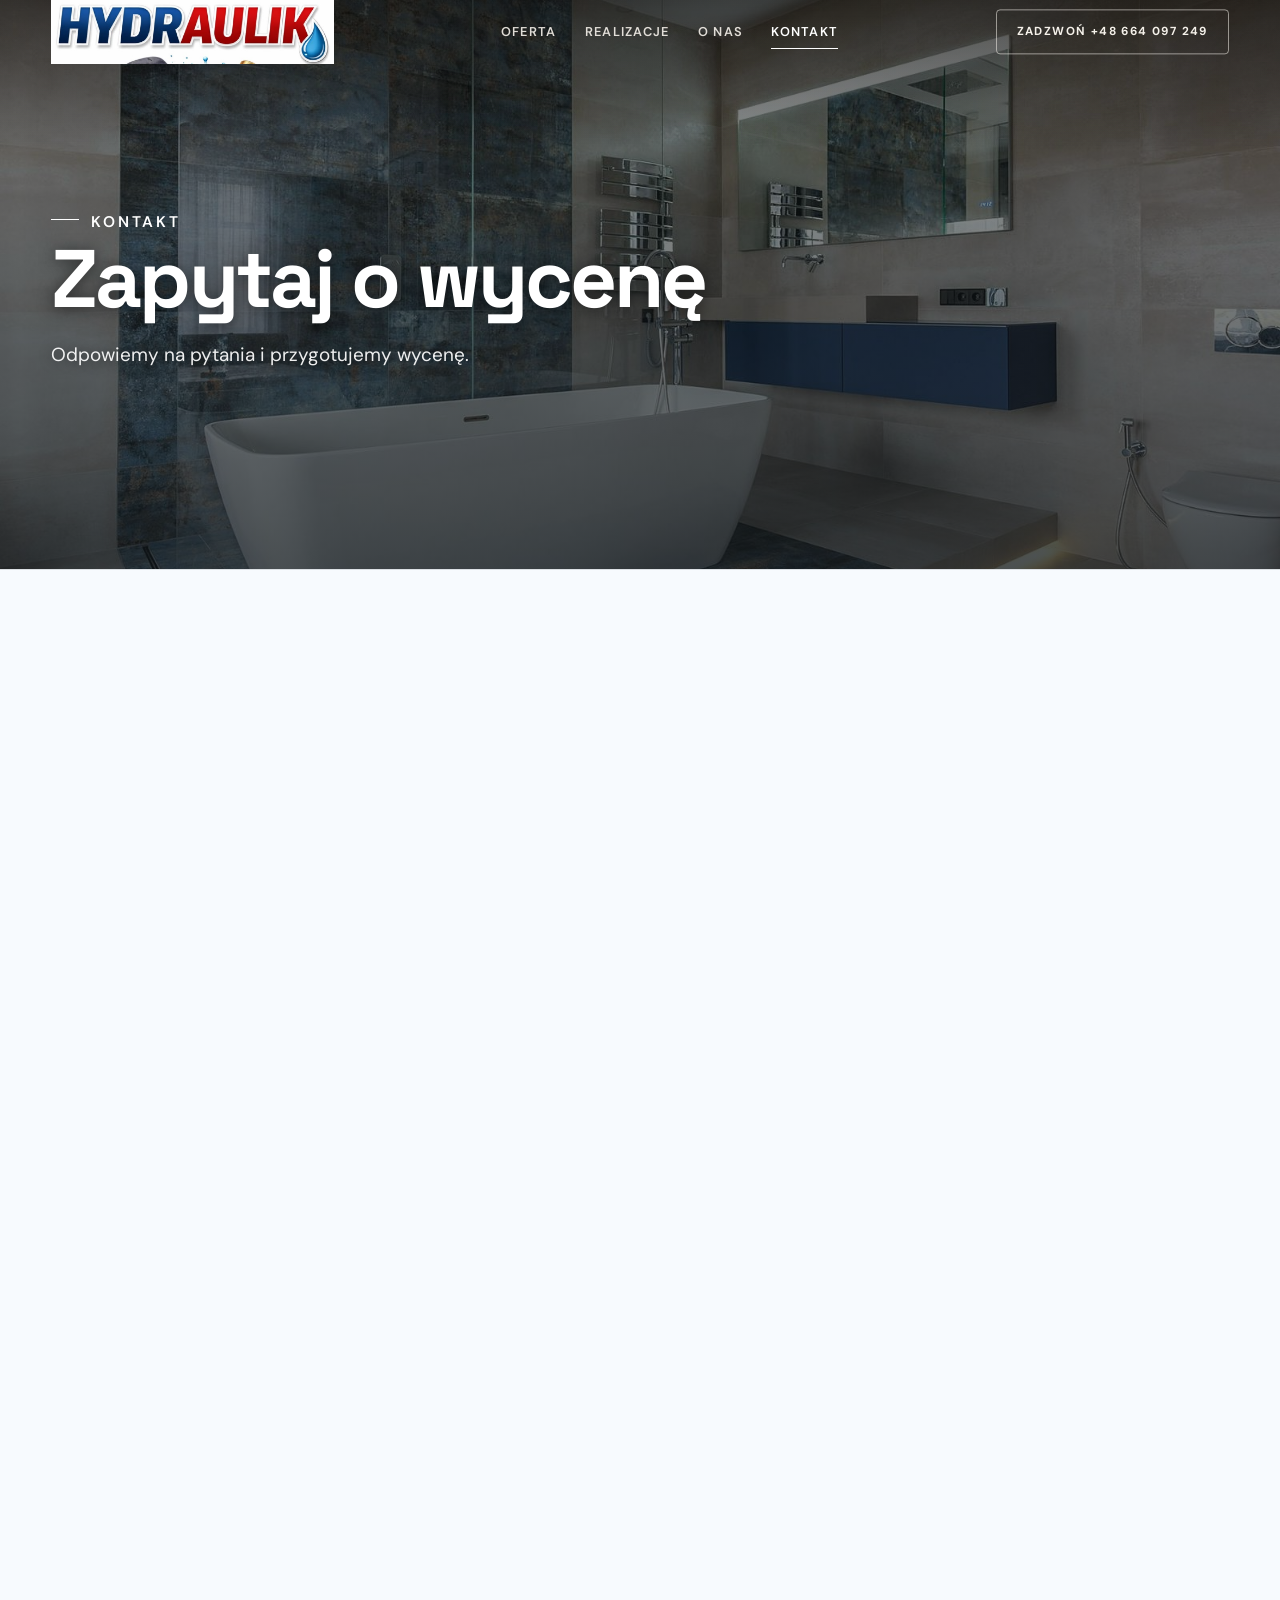
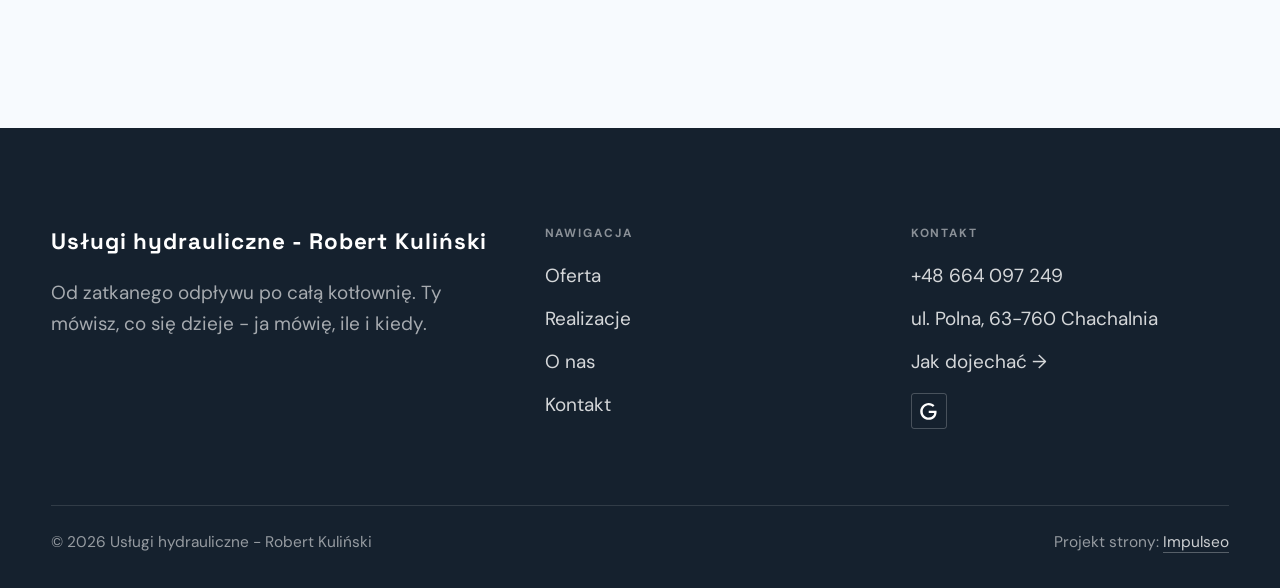
==== kontakt.html @ 01c3af68 "Strona demo: uslugi-hydrauliczne-robert-kulinski" ====
<!DOCTYPE html>
<html lang="pl">
<head>
<meta charset="UTF-8">
<meta name="viewport" content="width=device-width, initial-scale=1.0">
<title>Kontakt - Usługi hydrauliczne - Robert Kuliński</title>
<meta name="description" content="Kontakt Usługi hydrauliczne - Robert Kuliński - ul. Polna, 63-760 Chachalnia">
<link rel="canonical" href="https://kris20032.github.io/uslugi-hydrauliczne-robert-kulinski/kontakt.html">
<meta name="robots" content="noindex, nofollow">
<meta property="og:type" content="website">
<meta property="og:locale" content="pl_PL">
<meta property="og:site_name" content="Usługi hydrauliczne - Robert Kuliński">
<meta property="og:title" content="Kontakt - Usługi hydrauliczne - Robert Kuliński">
<meta property="og:description" content="Kontakt Usługi hydrauliczne - Robert Kuliński - ul. Polna, 63-760 Chachalnia">
<meta property="og:url" content="https://kris20032.github.io/uslugi-hydrauliczne-robert-kulinski/kontakt.html">
<meta property="og:image" content="https://kris20032.github.io/uslugi-hydrauliczne-robert-kulinski/img/og.jpg">
<meta property="og:image:width" content="1200">
<meta property="og:image:height" content="630">
<meta name="twitter:card" content="summary_large_image">
<link rel="preconnect" href="https://fonts.googleapis.com">
<link rel="preconnect" href="https://fonts.gstatic.com" crossorigin>
<link href="https://fonts.googleapis.com/css2?family=Space+Grotesk:wght@500;600;700&family=DM+Sans:opsz,wght@9..40,400;9..40,500;9..40,600&display=swap" rel="stylesheet">
<link rel="stylesheet" href="assets/styles.css?v=6064bbc2">
</head>
<body>

<header class="nav">
  <div class="wrap nav-inner">
    <a class="brand brand-has-logo" href="index.html"><img class="brand-logo" src="img/logo.png" alt="Usługi hydrauliczne - Robert Kuliński" width="1040" height="235" decoding="async"></a>
    <nav class="nav-links">
      <a href="oferta.html">Oferta</a>
      <a href="realizacje.html">Realizacje</a>
      <a href="o-nas.html">O nas</a>
      <a href="kontakt.html" class="active" aria-current="page">Kontakt</a>
      <a href="tel:+48664097249" class="btn btn-accent">Zadzwoń +48 664 097 249</a>
    </nav>
    <button class="nav-toggle" aria-label="Menu"><span></span><span></span><span></span></button>
  </div>
</header>

<main>
<section class="pagehead">
  <img src="img/g9.jpg" alt="Usługi hydrauliczne - Robert Kuliński - Zapytaj o wycenę" width="1600" height="1068" decoding="async">
  <div class="wrap">
    <span class="eyebrow">Kontakt</span>
    <h1>Zapytaj o wycenę</h1>
    <p>Odpowiemy na pytania i przygotujemy wycenę.</p>
  </div>
</section>
<section>
  <div class="wrap contact-grid">
    <div class="reveal">
      <span class="eyebrow">Dane kontaktowe</span>
      <h2 style="margin:var(--space-4) 0 var(--space-6)">Usługi hydrauliczne - Robert Kuliński</h2>
      <div class="info-list">
        <div class="info-row"><div class="ic"><svg class="ico-tel" width="16" height="16" viewBox="0 0 24 24" fill="none" aria-hidden="true"><path d="M6.6 10.8a15.5 15.5 0 0 0 6.6 6.6l2.2-2.2a1 1 0 0 1 1-.24 11.4 11.4 0 0 0 3.6.58 1 1 0 0 1 1 1V20a1 1 0 0 1-1 1A17 17 0 0 1 3 4a1 1 0 0 1 1-1h3.5a1 1 0 0 1 1 1c0 1.25.2 2.46.58 3.6a1 1 0 0 1-.25 1l-2.23 2.2Z" fill="currentColor"/></svg></div><div><div class="lbl">Telefon</div><a class="val" href="tel:+48664097249">+48 664 097 249</a></div></div>
        <div class="info-row"><div class="ic"><svg class="ico-pin" width="16" height="16" viewBox="0 0 24 24" fill="none" aria-hidden="true"><path d="M12 21s7-6.1 7-11.5A7 7 0 0 0 5 9.5C5 14.9 12 21 12 21Z" stroke="currentColor" stroke-width="1.6" fill="none"/><circle cx="12" cy="9.5" r="2.4" fill="currentColor"/></svg></div><div><div class="lbl">Adres</div><div class="val">ul. Polna, 63-760 Chachalnia</div></div></div>
        <div class="info-row"><div class="ic"><svg class="ico-clock" width="16" height="16" viewBox="0 0 24 24" fill="none" aria-hidden="true"><circle cx="12" cy="12" r="8.2" stroke="currentColor" stroke-width="1.6"/><path d="M12 7.5V12l3.2 1.9" stroke="currentColor" stroke-width="1.6" stroke-linecap="round"/></svg></div><div><div class="lbl">Godziny</div><div class="val" style="font-weight:500">Pon.-pt. 7:00-16:30, sob. 7:30-16:30</div></div></div>
      </div>
    </div>
    <div class="reveal">
      <div class="form">
        <h3 style="margin-bottom:var(--space-4)">Najszybciej telefonicznie</h3>
        <p class="muted" style="margin-bottom:var(--space-5)">Zadzwoń, opisz pomysł, a powiem, co i jak. Bez zobowiązań.</p>
        <a href="tel:+48664097249" class="btn btn-accent" style="justify-content:center">Zadzwoń: +48 664 097 249 <span class="arr">→</span></a>
      </div>
    </div>
  </div>
</section>
<section style="padding-top:0">
  <div class="wrap reveal">
    <iframe class="map" title="Usługi hydrauliczne - Robert Kuliński - Zduny" src="https://maps.google.com/maps?q=51.6437361%2C17.4282209&z=15&output=embed" loading="lazy" referrerpolicy="no-referrer-when-downgrade"></iframe>
  </div>
</section>
</main>

<footer>
  <div class="wrap">
    <div class="foot-grid">
      <div class="foot-brand">
        <div class="name">Usługi hydrauliczne - Robert Kuliński</div>
        <p>Od zatkanego odpływu po całą kotłownię. Ty mówisz, co się dzieje - ja mówię, ile i kiedy.</p>
      </div>
      <div class="foot-col">
        <h4>Nawigacja</h4>
        <a href="oferta.html">Oferta</a>
        <a href="realizacje.html">Realizacje</a>
        <a href="o-nas.html">O nas</a>
        <a href="kontakt.html">Kontakt</a>
      </div>
      <div class="foot-col">
        <h4>Kontakt</h4>
        <a href="tel:+48664097249">+48 664 097 249</a>
        <p>ul. Polna, 63-760 Chachalnia</p>
        <a href="https://maps.google.com/?cid=11022516320210158322" target="_blank" rel="noopener">Jak dojechać →</a>
      <div class="foot-soc">
        <a class="soc" href="https://maps.google.com/?cid=11022516320210158322" target="_blank" rel="noopener" aria-label="Google - Usługi hydrauliczne - Robert Kuliński"><svg viewBox="0 0 24 24" aria-hidden="true" focusable="false"><path d="M12.48 10.92v3.28h7.84c-.24 1.84-.853 3.187-1.787 4.133-1.147 1.147-2.933 2.4-6.053 2.4-4.827 0-8.6-3.893-8.6-8.72s3.773-8.72 8.6-8.72c2.6 0 4.507 1.027 5.907 2.347l2.307-2.307C18.747 1.44 16.133 0 12.48 0 5.867 0 .307 5.387.307 12s5.56 12 12.173 12c3.573 0 6.267-1.173 8.373-3.36 2.16-2.16 2.84-5.213 2.84-7.667 0-.76-.053-1.467-.173-2.053H12.48z" fill="currentColor"/></svg></a>
      </div>
      </div>
    </div>
    <div class="foot-bot">
      <span>© 2026 Usługi hydrauliczne - Robert Kuliński</span>
      <span>Projekt strony: <a class="foot-credit" href="https://impulseo.pl" target="_blank" rel="noopener">Impulseo</a></span>
    </div>
  </div>
</footer>
<div class="sticky-call"><a class="sc-call" href="tel:+48664097249"><svg class="ico-tel" width="16" height="16" viewBox="0 0 24 24" fill="none" aria-hidden="true"><path d="M6.6 10.8a15.5 15.5 0 0 0 6.6 6.6l2.2-2.2a1 1 0 0 1 1-.24 11.4 11.4 0 0 0 3.6.58 1 1 0 0 1 1 1V20a1 1 0 0 1-1 1A17 17 0 0 1 3 4a1 1 0 0 1 1-1h3.5a1 1 0 0 1 1 1c0 1.25.2 2.46.58 3.6a1 1 0 0 1-.25 1l-2.23 2.2Z" fill="currentColor"/></svg> Zadzwoń</a><a class="sc-quote" href="kontakt.html">Umów termin</a></div>
<div class="demo-wazne" data-do="2026-11-03" data-cykl="3" hidden><svg class="dw-ico" width="13" height="13" viewBox="0 0 24 24" fill="none" aria-hidden="true"><circle cx="12" cy="12" r="8.6" stroke="currentColor" stroke-width="1.8"/><path d="M12 7.2V12l3.3 2" stroke="currentColor" stroke-width="1.8" stroke-linecap="round"/></svg><span class="dw-txt"></span></div>

<script src="assets/main.js"></script>
</body>
</html>
---- assets/styles.css ----
/* ============================================================
   STOLBASZ — premium, architektoniczny B2B fit-out
   Jasna paleta, zero brązu. System wg premium-web-craft.
   Projekt strony: Impulseo (impulseo.pl)
   ============================================================ */

:root{
  /* PALETA — jasna, architektoniczna, chłodna */
  --paper:#F4F6F8;          /* główne tło */
  --paper-2:#E7EBEF;        /* sekcje alternatywne (chłodny jasny szary) */
  --paper-3:#E7EBEF;        /* delikatne wypełnienia */
  --ink:#15212E;            /* tekst główny — chłodny grafit */
  --ink-soft:#243443;       /* nagłówki drugorzędne */
  --muted:#6B7785;          /* tekst poboczny */
  --line:rgba(21,33,46,.12);/* hairline */
  --accent:#E8A317;         /* stonowany petrol-slate — jedyny akcent */
  --accent-d:#C9870C;
  --accent-soft:rgba(232,163,23,.10);
  --dark:#15212E;           /* sekcje ciemne (stopka/CTA) */

  /* HOVER ZDJĘĆ — JEDEN standard dla całego silnika (decyzja K. 04.08.2026, artefakt z wariantami).
     AKTUALNE (K.+Szymon 09.08.2026, wybór z artefaktu 6 wariantów): zoom 1.05 przy 1.4s -
     przy tak długim czasie mocniejszy kadr NIE skacze, tylko „oddycha". Poprzedni standard
     (1.02 / .55s z 04.08) odbierany jako dynamiczny i szybki.
     Spoczynek lekko przygaszony, ale TYLKO tam, gdzie jest mysz (@media hover:hover) —
     na telefonie zdjęcia zostają w pełnej jasności. */
  --img-zoom:1.05;                   /* K.+Szymon 09.08: wariant F z artefaktu porównawczego */
  --img-rest:brightness(.95) saturate(.99);
  --img-hot:brightness(1.06) saturate(1.05);
  --img-dur:1.4s;                    /* K.+Szymon 09.08 (wariant F): powoli = elegancko */
  --img-ease:cubic-bezier(.16,.84,.44,1);  /* miękki ogon, efekt „oddychania" */

  /* ODSTĘPY — skala 4/8 */
  --space-1:4px; --space-2:8px; --space-3:12px; --space-4:16px; --space-5:24px;
  --space-6:32px; --space-7:48px; --space-8:64px; --space-9:96px; --space-10:128px;

  /* TYPOGRAFIA — fluid clamp() (skala podbita 16.07.2026: większe, czytelniejsze litery — uwaga Adama) */
  --text-sm:clamp(.9rem,.87rem + .12vw,1rem);
  --text-base:clamp(1.08rem,1.04rem + .18vw,1.2rem);
  --text-lg:clamp(1.24rem,1.15rem + .34vw,1.44rem);
  --text-h3:clamp(1.34rem,1.22rem + .55vw,1.66rem);
  --text-h2:clamp(2.1rem,1.66rem + 2.1vw,3.1rem);
  --text-h1:clamp(2.9rem,2.1rem + 4vw,5.1rem);

  /* PROMIENIE — architektoniczne, raczej ostre */
  --r-sm:3px; --r-md:6px; --r-lg:10px;

  /* RUCH */
  --ease:cubic-bezier(.25,.46,.45,.94); --dur:.24s;

  /* CIENIE — miękkie, warstwowe */
  --sh-sm:0 1px 2px rgba(16,24,32,.04), 0 2px 8px rgba(16,24,32,.05);
  --sh-md:0 2px 6px rgba(16,24,32,.05), 0 12px 28px -8px rgba(16,24,32,.12);
  --sh-lg:0 6px 14px rgba(16,24,32,.07), 0 26px 56px -18px rgba(16,24,32,.22);

  --hairline:1px solid var(--line);

  --font-display:'Space Grotesk','Inter',sans-serif;
  --font-body:'DM Sans','Inter',sans-serif;
}

*{box-sizing:border-box;margin:0;padding:0}
html{scroll-behavior:smooth}
body{
  font-family:var(--font-body);
  font-size:var(--text-base);
  line-height:1.65;
  color:var(--ink);
  background:var(--paper);
  -webkit-font-smoothing:antialiased;
  text-rendering:optimizeLegibility;
}
img{max-width:100%;height:auto;display:block}  /* height:auto = width/height z atrybutów trzyma proporcje (TOP#12) */
a{color:inherit;text-decoration:none}

.wrap{width:min(92%,1180px);margin-inline:auto}
section{padding-block:clamp(52px,6.5vw,96px)}

h1,h2,h3{font-family:var(--font-display);font-weight:700;line-height:1.08;letter-spacing:-.02em;color:var(--ink)}
h1{font-size:var(--text-h1);letter-spacing:-.035em}
h2{font-size:var(--text-h2);letter-spacing:-.025em}
h3{font-size:var(--text-h3)}
/* MIARA — długość wiersza. WCAG 2.2 SC 1.4.8: max 80 znaków; Butterick: 45–90.
   68ch daje realnie 72–78 znaków polskiego tekstu, czyli z zapasem pod granicą.
   Wcześniej limit miał TYLKO <p> — <li>, <blockquote> i <dd> nie miały żadnego,
   i to jedyny powód, dla którego 23 bloki na dwóch oddanych stronach jadą po
   83–106 znaków w wierszu (pomiar 07.08.2026, bramka `miara`).
   ⚠️ Listy i definicje ograniczamy TYLKO bez klasy: `ul`/`ol` z klasą to u nas
   układ (siatki kafli, menu), a nie tekst ciągły — tam miarę wyznacza układ. */
/* 60ch, nie 68ch (K. 10.08): po zmianie fontów na węższe kroje (DM Sans i spółka)
   w 68ch mieściło się ~90 znaków - bramka pikselowa słusznie zgłaszała przekroczenie
   granicy 80. Pomiar na żywej przeglądarce: 60ch = 90 znaków, 53ch = ~78 znaków, czyli normę WCAG 1.4.8. */
:root{ --miara:53ch }
p{max-width:min(100%,var(--miara))}
blockquote,
ul:not([class])>li, ol:not([class])>li,
dl:not([class])>dd{max-width:min(100%,var(--miara))}

/* ⚠️ Świadomie BEZ wyjątku `.tile p,.card p,.svc p{max-width:none}`, choć nasuwa się sam:
   te akapity BYŁY już ograniczone (stare `p{max-width:65ch}`), więc „wyjątek" nie odblokowałby
   niczego nowego — tylko ROZLUŹNIŁ stan sprzed zmiany na wszystkich demach naraz.
   `figcaption` żadna z reguł wyżej nie dotyczy, więc też nie potrzebuje zwolnienia. */

/* ŁAMANIE. `balance` wyrównuje długości wierszy w nagłówku, `pretty` pilnuje ostatniego
   wiersza akapitu, żeby nie został w nim jeden wyraz. Obsługiwane od Chrome 117 /
   Safari 17.5; starsze przeglądarki po prostu ignorują tę własność.
   `text-wrap:pretty` nie występowało dotąd ANI RAZ w silniku ani w repo klientów. */
h1,h2,h3,.lead,.lede{text-wrap:balance}
p,li,blockquote,dd{text-wrap:pretty}

.eyebrow{
  font-family:var(--font-body);
  font-size:var(--text-sm);
  font-weight:600;
  letter-spacing:.18em;
  text-transform:uppercase;
  color:var(--accent);
  display:inline-flex;align-items:center;gap:var(--space-3);
}
/* flex:none + margin-top = kreska trzyma się PIERWSZEJ linii. Wcześniej align-items:center
   centrowało ją względem całego bloku i przy zawinięciu (długi kicker typu
   „…WNĘTRZ · LESZNO · OD 2019") druga linia lądowała z brzydkim wcięciem. */
.eyebrow{align-items:flex-start}
.eyebrow>*,.eyebrow{text-wrap:balance}   /* dlugi kicker lamal sie na sierote typu samo „2019" w drugiej linii */
.eyebrow::before{content:"";width:28px;height:1px;background:var(--accent);display:inline-block;flex:none;margin-top:.62em}

.muted{color:var(--muted)}
.lead{font-size:var(--text-lg);line-height:1.55;color:var(--ink-soft);max-width:50ch}

/* ---------- BUTTONS ---------- */
.btn{
  display:inline-flex;align-items:center;gap:var(--space-2);
  font-weight:600;font-size:var(--text-sm);letter-spacing:.02em;
  padding:var(--space-4) var(--space-6);
  border-radius:var(--r-sm);
  transition:transform var(--dur) var(--ease),box-shadow var(--dur) var(--ease),background var(--dur) var(--ease);
  cursor:pointer;border:1px solid transparent;
}
.btn-accent{background:var(--accent);color:#fff;box-shadow:var(--sh-sm)}
.btn-accent:hover{background:var(--accent-d);transform:translateY(-2px);box-shadow:var(--sh-md)}
.btn-accent:active{transform:translateY(0);box-shadow:var(--sh-sm)}
.btn-ghost{background:transparent;color:var(--ink);border-color:var(--line)}
.btn-ghost:hover{border-color:var(--accent);color:var(--accent);transform:translateY(-2px)}
.btn-light{background:#fff;color:var(--ink);box-shadow:var(--sh-sm)}
.btn-light:hover{transform:translateY(-2px);box-shadow:var(--sh-md)}
.btn .arr{transition:transform var(--dur) var(--ease)}
.btn:hover .arr{transform:translateX(4px)}

/* ---------- NAV ---------- */
.nav{
  position:sticky;top:0;z-index:50;
  background:color-mix(in srgb,var(--paper) 88%,transparent);
  backdrop-filter:saturate(140%) blur(10px);
  border-bottom:var(--hairline);
}
.nav-inner{display:flex;align-items:center;justify-content:space-between;gap:var(--space-5);height:72px}
/* ANTY-NACHODZENIE (K. 05.08.2026): długa nazwa firmy + przycisk z pełnym numerem nie mieściły się w pasku
   i flex ściskał linki PONIŻEJ ich treści - "Kontakt" wchodził na ramkę "Zadzwoń +48 ...". Teraz ustępuje
   nazwa marki (skrót wielokropkiem), a menu i przycisk nigdy się nie kurczą ani nie zachodzą na siebie. */
.brand{display:flex;flex-direction:column;line-height:1;min-width:0;flex:0 1 auto}
.brand .name{font-family:var(--font-display);font-weight:800;font-size:1.35rem;letter-spacing:.04em;white-space:nowrap;overflow:hidden;text-overflow:ellipsis}
.brand .sub{font-size:.62rem;letter-spacing:.34em;text-transform:uppercase;color:var(--muted);margin-top:5px;white-space:nowrap;overflow:hidden;text-overflow:ellipsis}
.nav-links{display:flex;align-items:center;gap:var(--space-6);flex:0 0 auto}
.nav-links a{font-size:var(--text-sm);font-weight:500;color:var(--ink-soft);position:relative;padding-block:4px;white-space:nowrap;transition:color var(--dur) var(--ease)}
.nav-links a::after{content:"";position:absolute;left:0;bottom:0;width:0;height:1.5px;background:var(--accent);transition:width var(--dur) var(--ease)}
.nav-links a:hover,.nav-links a.active{color:var(--ink)}
.nav-links a:hover::after,.nav-links a.active::after{width:100%}
.nav-links .btn{padding:var(--space-2) var(--space-5)}
/* przyciski w nav: właściwy kolor (przebij .nav-links a) + bez podkreślenia */
.nav-links a.btn-accent{color:#fff}
.nav-links a.btn-ghost,.nav-links a.btn-light{color:var(--ink)}
/* CTA w pasku: NIE podkreślenie spod linków menu, ale ten sam przelatujący błysk,
   co na wszystkich innych przyciskach (zgłoszenie K. 13.08.2026 - „na hero jest efekt
   światła przechodzącego przez przycisk, na navbarze go nie ma, a mają być identyczne").
   Reguła `.nav-links a::after` jest silniejsza od `.btn::after`, więc trzeba jej
   geometrię wyzerować i wpisać połysk z nazwy - samo `display:none` gasiło efekt. */
.nav-links a.btn::after{
  display:block;content:"";position:absolute;inset:0;z-index:-1;pointer-events:none;
  width:auto;height:auto;border-radius:inherit;   /* kasuje geometrię podkreślenia (width:0;height:1.5px) */
  background:linear-gradient(100deg,transparent 32%,rgba(255,255,255,.20) 50%,transparent 68%);
  translate:-120% 0}
@media (prefers-reduced-motion:no-preference){
  .nav-links a.btn:hover::after{translate:120% 0;transition:translate .75s var(--mt-ease,cubic-bezier(.16,.84,.44,1))}
}
.nav-toggle{display:none;background:none;border:none;cursor:pointer;flex-direction:column;gap:5px;padding:8px}
.nav-toggle span{width:24px;height:2px;background:var(--ink);transition:var(--dur)}
/* Ciasny zakres MIĘDZY menu mobilnym a pełnym pulpitem: zbijamy odstępy i nazwę marki,
   żeby wszystko zmieściło się naturalnie, zanim w ogóle dojdzie do skracania wielokropkiem. */
@media(max-width:1280px) and (min-width:921px){
  .nav-links{gap:var(--space-4)}
  .nav-links .btn{padding:var(--space-2) var(--space-4)}
  .brand .name{font-size:1.15rem}
}

/* ---------- HERO (split) ---------- */
.hero{position:relative;overflow:hidden;border-bottom:var(--hairline)}
.hero-grid{display:grid;grid-template-columns:1.05fr .95fr;gap:clamp(24px,4vw,60px);align-items:center;
  padding-block:clamp(36px,4.5vw,64px)}
.hero-copy .eyebrow{margin-bottom:var(--space-5)}
.hero-copy h1{margin-bottom:var(--space-5)}
.hero-copy .lead{margin-bottom:var(--space-7)}
.hero-actions{display:flex;flex-wrap:wrap;gap:var(--space-4)}
.hero-art{position:relative;aspect-ratio:4/3;border-radius:var(--r-lg);overflow:hidden;box-shadow:var(--sh-lg)}
.hero-art img{width:100%;height:100%;object-fit:cover}
.hero-art::after{content:"";position:absolute;inset:0;background:linear-gradient(180deg,transparent 55%,rgba(18,24,28,.28))}
.hero-badge{position:absolute;left:var(--space-5);bottom:var(--space-5);z-index:2;
  background:rgba(252,252,251,.94);backdrop-filter:blur(4px);
  border-radius:var(--r-md);padding:var(--space-4) var(--space-5);box-shadow:var(--sh-md);max-width:78%}
.hero-badge strong{display:block;font-family:var(--font-display);font-size:1rem;letter-spacing:-.01em}
.hero-badge span{font-size:var(--text-sm);color:var(--muted)}

/* ---------- HERO duży / kinowy (strona główna) ---------- */
.hero-cine{position:relative;min-height:clamp(560px,82vh,840px);min-height:clamp(560px,82svh,840px);display:flex;align-items:center;overflow:hidden;border-bottom:var(--hairline)}
.hero-cine>img{position:absolute;inset:0;width:100%;height:100%;object-fit:cover;z-index:0}
.hero-cine::after{content:"";position:absolute;inset:0;z-index:1;
  background:linear-gradient(95deg,rgba(13,18,23,.86) 0%,rgba(13,18,23,.64) 32%,rgba(13,18,23,.24) 62%,rgba(13,18,23,.04) 100%)}
.hero-cine .wrap{position:relative;z-index:2;padding-block:var(--space-8)}
.hero-cine .hero-copy{max-width:660px}
.hero-cine .eyebrow{color:#fff;margin-bottom:var(--space-5)}
.hero-cine .eyebrow::before{background:#fff}
.hero-cine h1{color:#fff;margin-bottom:var(--space-5);font-size:clamp(2.9rem,2rem + 4.4vw,5.2rem);text-wrap:balance}
.hero-cine .lead{color:rgba(255,255,255,.92);max-width:48ch;margin-bottom:var(--space-7)}
.hero-cine .hero-actions{display:flex;flex-wrap:wrap;gap:var(--space-4)}
/* NISKIE OKNO (laptop z dokiem i paskami przeglądarki ma ~700-780 px wysokości widoku):
   H1 do 5.2rem + długi lead nie mieściły się i przyciski wypadały POD krawędź ekranu -
   klient widział stronę bez ani jednego CTA. Skalujemy w dół, zamiast przycinać treść. */
@media(min-width:821px) and (max-height:820px){
  .hero-cine{min-height:clamp(520px,94svh,780px)}
  .hero-cine .wrap{padding-block:var(--space-6)}
  .hero-cine h1{font-size:clamp(2.2rem,1.5rem + 2.6vw,3.6rem);margin-bottom:var(--space-4)}
  .hero-cine .eyebrow{margin-bottom:var(--space-4)}
  .hero-cine .lead{margin-bottom:var(--space-5);max-width:44ch}
}
@media(max-width:680px){
  .hero-cine{min-height:clamp(520px,76vh,640px);min-height:clamp(520px,76svh,640px);align-items:flex-end}
  .hero-cine::after{background:linear-gradient(0deg,rgba(13,18,23,.9) 6%,rgba(13,18,23,.45) 55%,rgba(13,18,23,.25) 100%)}
  .hero-cine .wrap{padding-bottom:var(--space-9)}
  /* TELEFON (~90% oglądających): lead potrafił zająć 8 linii i zepchnąć CTA poza pierwszy ekran.
     Zwężamy interlinię i skalę - treści nie ucinamy, bo to ona sprzedaje. */
  .hero-cine .lead{font-size:.98rem;line-height:1.5;margin-bottom:var(--space-5)}
  .hero-cine .eyebrow{font-size:.72rem;letter-spacing:.13em;margin-bottom:var(--space-4)}
  .hero-cine .eyebrow::before{width:20px}
  .hero-cine h1{margin-bottom:var(--space-4)}
}

/* full-bleed hero variant (podstrony) */
.pagehead{position:relative;min-height:46vh;min-height:46svh;display:flex;align-items:flex-end;overflow:hidden;border-bottom:var(--hairline)}
.pagehead img{position:absolute;inset:0;width:100%;height:100%;object-fit:cover}
/* 10.08.2026 (decyzja K.): mocniejsze przyciemnienie + cień pod tekstem. Bramka mierzyła na
   nagłówkach podstron 3,38-3,43:1 przy wymaganych 4,5 — jasne zdjęcie (hala, śnieg, niebo)
   podchodziło pod biały tekst. Zdjęcia klientów są różne, więc kontrast musi dawać WARSTWA,
   a nie szczęśliwy dobór kadru. */
.pagehead::after{content:"";position:absolute;inset:0;background:linear-gradient(180deg,rgba(18,24,28,.40),rgba(18,24,28,.76))}
.pagehead .wrap{position:relative;z-index:2;padding-block:var(--space-9);color:#fff}
.pagehead h1{color:#fff;max-width:18ch;text-shadow:0 2px 16px rgba(0,0,0,.55)}
.pagehead .eyebrow{color:#fff}
.pagehead .eyebrow::before{background:#fff}
.pagehead p{color:rgba(255,255,255,.92);margin-top:var(--space-4);max-width:54ch;text-shadow:0 1px 12px rgba(0,0,0,.5)}

/* ---------- STRIP (pasek skrótów / liczby) ---------- */
.strip{background:var(--dark);color:#fff}
/* PASEK HASEŁ — standard 04.08.2026 (decyzja K.): 5 haseł w JEDNYM rzędzie, tekst WYŚRODKOWANY,
   węższe marginesy boczne niż reszta strony (pasek ma iść szerzej), równe wysokości kolumn. */
.strip .wrap{width:min(96%,1440px);display:grid;grid-template-columns:repeat(5,1fr);
  gap:var(--space-5);padding-block:var(--space-7);align-items:stretch}
.strip .item .k{font-family:var(--font-display);font-size:clamp(1.05rem,.82rem + .85vw,1.55rem);
  font-weight:800;letter-spacing:-.02em;color:#fff;line-height:1.18;text-wrap:balance}
.strip .item .v{font-size:var(--text-sm);color:rgba(255,255,255,.66);margin-top:var(--space-2);line-height:1.4}
.strip .item{border-left:2px solid var(--accent);padding-inline:var(--space-4);
  text-align:center;display:flex;flex-direction:column;justify-content:center}
/* liczba kolumn = liczba haseł, żeby ostatnie nie zostawało samo w drugim rzędzie.
   Klasę n-N nadaje multipage.py; domyślnie (bez klasy) pasek jest 5-kolumnowy. */
.strip.n-2 .wrap{grid-template-columns:repeat(2,1fr)}
.strip.n-3 .wrap{grid-template-columns:repeat(3,1fr)}
.strip.n-4 .wrap{grid-template-columns:repeat(4,1fr);gap:var(--space-6)}
.strip.n-4 .item .k{font-size:clamp(1.3rem,1rem + 1.1vw,2rem)}
.strip.n-6 .wrap{grid-template-columns:repeat(6,1fr);gap:var(--space-4)}
.strip.n-6 .item .k{font-size:clamp(.98rem,.8rem + .7vw,1.35rem)}
/* równe łamanie: zamiast "długa linia + jedno słowo" obie linie zbliżonej długości */
.strip .item .k{text-wrap:balance}

/* ---------- SECTION HEAD ---------- */
.head{max-width:48rem;margin-bottom:var(--space-8)}
.head.center{margin-inline:auto;text-align:center}
.head .eyebrow{margin-bottom:var(--space-4)}
.head h2{margin-bottom:var(--space-4)}
.head p{color:var(--muted);font-size:var(--text-lg);line-height:1.55}
.head.center p{margin-inline:auto}

/* ---------- INTRO SPLIT ---------- */
.split{display:grid;grid-template-columns:.92fr 1.08fr;gap:clamp(28px,5vw,80px);align-items:center}
.split.rev{grid-template-columns:1.08fr .92fr}
.split.rev .split-art{order:-1}
.split-art{position:relative;aspect-ratio:5/4;border-radius:var(--r-lg);overflow:hidden;box-shadow:var(--sh-lg)}
.split-art img{width:100%;height:100%;object-fit:cover}
.split-copy h2{margin-bottom:var(--space-5)}
.split-copy p+p{margin-top:var(--space-4)}
.split-copy .btn{margin-top:var(--space-6)}

/* ---------- SERVICES (zakres) ---------- */
.svc-grid{display:grid;grid-template-columns:repeat(auto-fit,minmax(280px,1fr));gap:var(--space-5)}
.svc{background:#fff;border:var(--hairline);border-radius:var(--r-md);padding:var(--space-7) var(--space-6);
  transition:transform var(--dur) var(--ease),box-shadow var(--dur) var(--ease),border-color var(--dur) var(--ease);
  position:relative;overflow:hidden}
.svc::before{content:"";position:absolute;left:0;top:0;width:3px;height:0;background:var(--accent);transition:height var(--dur) var(--ease)}
.svc:hover{transform:translateY(-4px);box-shadow:var(--sh-md);border-color:transparent}
.svc:hover::before{height:100%}
.svc .ic{font-family:var(--font-display);font-size:.8rem;font-weight:700;letter-spacing:.12em;color:var(--accent);margin-bottom:var(--space-4)}
.svc h3{margin-bottom:var(--space-3);font-size:1.22rem}
.svc p{color:var(--muted);font-size:var(--text-base);line-height:1.6}

/* big detailed service rows */
.svc-row{display:grid;grid-template-columns:.8fr 1.2fr;gap:clamp(20px,4vw,60px);align-items:center;padding-block:var(--space-8)}
.svc-row+.svc-row{border-top:var(--hairline)}
.svc-row.rev{grid-template-columns:1.2fr .8fr}
/* Naprzemienny układ wierszy oferty: co drugi wiersz ma zdjęcie po PRAWEJ.
   Było `order:-1` — martwy kod, bo zdjęcie i tak jest pierwszym dzieckiem w HTML,
   więc wszystkie wiersze wyglądały identycznie (zdjęcie zawsze z lewej), a `rev`
   zmieniało tylko szerokość kolumn. Znalezione 29.07.2026 przy różnicowaniu kierunków
   animacji (pomiar pozycji: art.mid 390/502 przy row.mid 756 — zawsze lewa strona). */
.svc-row.rev .svc-row-art{order:2}
.svc-row-art{aspect-ratio:4/3;border-radius:var(--r-md);overflow:hidden;box-shadow:var(--sh-md)}
.svc-row-art img{width:100%;height:100%;object-fit:cover}
.svc-row h3{font-size:1.5rem;margin-bottom:var(--space-4)}
.svc-row .num{font-family:var(--font-display);font-size:.85rem;font-weight:700;letter-spacing:.14em;color:var(--accent);display:block;margin-bottom:var(--space-3)}
.svc-row ul{list-style:none;margin-top:var(--space-4);display:flex;flex-direction:column;gap:var(--space-2)}
.svc-row li{position:relative;padding-left:var(--space-5);color:var(--muted);font-size:var(--text-base)}
.svc-row li::before{content:"";position:absolute;left:0;top:.62em;width:8px;height:1px;background:var(--accent)}

/* ---------- GALLERY (realizacje) ---------- */
.gallery{display:grid;grid-template-columns:repeat(12,1fr);gap:var(--space-4);grid-auto-rows:200px}
/* GALERIA MASONRY — pionowe zdjęcia (portrety beauty/wellness) bez przycinania: kolumny, height auto */
.gallery-masonry{column-count:3;column-gap:var(--space-4)}
@media(max-width:900px){.gallery-masonry{column-count:2}}
@media(max-width:560px){.gallery-masonry{column-count:1}}
.gallery-masonry .m-tile{break-inside:avoid;margin:0 0 var(--space-4);padding:0;position:relative;overflow:hidden;border-radius:var(--r-md);border:1px solid var(--line)}
.gallery-masonry .m-tile img{width:100%;height:auto;display:block}
.gallery-masonry .m-tile .cap{position:absolute;left:0;right:0;bottom:0;padding:var(--space-4);color:#fff;background:linear-gradient(0deg,rgba(0,0,0,.55),transparent);font-size:var(--text-sm)}
.gallery-masonry .m-tile .cap small{display:block;font-weight:400;opacity:.78;letter-spacing:.04em;text-transform:uppercase;font-size:.66rem;margin-top:3px}
.tile{position:relative;overflow:hidden;border-radius:var(--r-md);box-shadow:var(--sh-sm);
  transition:transform var(--dur) var(--ease),box-shadow var(--dur) var(--ease)}
.tile img{width:100%;height:100%;object-fit:cover;
  transition:transform var(--img-dur) var(--img-ease),filter var(--img-dur) var(--img-ease)}
.tile:hover{box-shadow:var(--sh-md)}
.tile .cap{position:absolute;left:0;right:0;bottom:0;padding:var(--space-5) var(--space-4) var(--space-4);
  /* mocniejszy spad + cien pod tekstem: na JASNYCH zdjeciach klienta (biale fronty, sciany)
     slaby gradient dawal kontrast ~1.5:1 zamiast wymaganych 3.6:1 (bramka wygladu, 10.08.2026) */
  background:linear-gradient(transparent 10%,rgba(18,24,28,.55) 40%,rgba(18,24,28,.88) 68%,rgba(18,24,28,.99));color:#fff;
  text-shadow:0 1px 2px rgba(0,0,0,.85),0 2px 10px rgba(0,0,0,.55);
  font-size:var(--text-sm);font-weight:600;letter-spacing:.01em;
  opacity:0;transform:translateY(8px);transition:var(--dur) var(--ease)}
.tile:hover .cap{opacity:1;transform:translateY(0)}
.tile .cap small{display:block;font-weight:400;opacity:.78;letter-spacing:.04em;text-transform:uppercase;font-size:.66rem;margin-top:3px}
/* bento spans */
.t-wide{grid-column:span 6}
.t-tall{grid-column:span 6;grid-row:span 2}
.t-std{grid-column:span 6}
.t-third{grid-column:span 4}
.t-two3{grid-column:span 8}

/* ---------- TRUST / WIARYGODNOŚĆ ---------- */
.trust{background:var(--paper-2)}
.trust-grid{display:grid;grid-template-columns:repeat(auto-fit,minmax(240px,1fr));gap:var(--space-5);margin-top:var(--space-7)}
.trust-card{background:#fff;border-radius:var(--r-md);padding:var(--space-7) var(--space-6);box-shadow:var(--sh-sm);border-top:3px solid var(--accent)}
.trust-card .big{font-family:var(--font-display);font-size:clamp(1.8rem,1.3rem + 1.6vw,2.6rem);font-weight:800;letter-spacing:-.02em;color:var(--ink);line-height:1}
.trust-card h3{font-size:1.12rem;margin:var(--space-3) 0 var(--space-2)}
.trust-card p{color:var(--muted);font-size:var(--text-base);line-height:1.55}

/* ---------- CTA band ---------- */
.cta{background:var(--dark);color:#fff;position:relative;overflow:hidden}
/* telefon w CTA: na ciemnym tle biały (domyślnie), rodziny z JASNYM tłem CTA
   nadpisują to u siebie - wcześniej kolor siedział w stylu inline i wygrywał z rodziną. */
.cta .btn-ghost-cta{color:#fff;border-color:rgba(255,255,255,.3)}
.cta .wrap{display:grid;grid-template-columns:1.4fr .6fr;gap:var(--space-7);align-items:center;position:relative;z-index:2}
.cta h2{color:#fff;max-width:20ch}
.cta p{color:rgba(255,255,255,.74);margin-top:var(--space-4)}
.cta-actions{display:flex;flex-direction:column;gap:var(--space-3);align-items:flex-start}
.cta::before{content:"";position:absolute;right:-80px;top:-80px;width:360px;height:360px;border-radius:50%;
  background:radial-gradient(circle,var(--accent-soft),transparent 70%)}

/* ---------- CONTACT ---------- */
.contact-grid{display:grid;grid-template-columns:.85fr 1.15fr;gap:clamp(28px,4vw,56px);align-items:start}
.info-list{display:flex;flex-direction:column;gap:var(--space-2)}
.info-row{display:flex;gap:var(--space-4);align-items:flex-start;padding-block:var(--space-4);border-bottom:var(--hairline)}
.info-row .ic{flex:none;width:42px;height:42px;display:grid;place-items:center;border-radius:50%;
  background:var(--accent-soft);color:var(--accent);font-size:1.05rem}
.info-row .lbl{font-size:.72rem;letter-spacing:.14em;text-transform:uppercase;color:var(--muted)}
.info-row .val{font-weight:600;font-size:var(--text-base);margin-top:2px}
.info-row a.val:hover{color:var(--accent)}
.map{border:none;border-radius:var(--r-lg);box-shadow:var(--sh-md);width:100%;height:100%;min-height:380px;filter:grayscale(.2) contrast(1.02)}
.form{background:#fff;border:var(--hairline);border-radius:var(--r-lg);padding:clamp(24px,3vw,40px);box-shadow:var(--sh-sm)}
.form .fld{margin-bottom:var(--space-5)}
.form label{display:block;font-size:var(--text-sm);font-weight:600;margin-bottom:var(--space-2)}
.form input,.form textarea{width:100%;font-family:inherit;font-size:var(--text-base);color:var(--ink);
  padding:var(--space-4);border:var(--hairline);border-radius:var(--r-sm);background:var(--paper);transition:border-color var(--dur)}
.form input:focus,.form textarea:focus{outline:none;border-color:var(--accent);background:#fff}
.form textarea{resize:vertical;min-height:120px}
.form .note{font-size:var(--text-sm);color:var(--muted);margin-top:var(--space-3)}

/* ---------- FOOTER ---------- */
footer{background:var(--dark);color:#fff;padding-block:var(--space-9) var(--space-6)}
.foot-grid{display:grid;grid-template-columns:1.4fr 1fr 1fr;gap:var(--space-7);margin-bottom:var(--space-8)}
.foot-brand .name{font-family:var(--font-display);font-weight:800;font-size:1.4rem;letter-spacing:.04em}
.foot-brand p{color:rgba(255,255,255,.62);margin-top:var(--space-4);font-size:var(--text-base);max-width:38ch}
.foot-col h4{font-size:.74rem;letter-spacing:.16em;text-transform:uppercase;color:rgba(255,255,255,.5);margin-bottom:var(--space-4)}
.foot-col a,.foot-col p{display:block;color:rgba(255,255,255,.82);font-size:var(--text-base);margin-bottom:var(--space-3)}
.foot-col a:hover{color:#fff}
.foot-bot{border-top:1px solid rgba(255,255,255,.12);padding-top:var(--space-5);display:flex;justify-content:space-between;flex-wrap:wrap;gap:var(--space-3);
  font-size:var(--text-sm);color:rgba(255,255,255,.55)}
.foot-bot a:hover{color:#fff}
/* Podpis w stopce = klikalny link do impulseo.pl (31.07.2026). Ma być WIDOCZNIE klikalny,
   ale nie krzyczeć - stąd sam kolor jaśniejszy + delikatne podkreślenie na najeździe. */
.foot-bot a.foot-credit{color:rgba(255,255,255,.78);text-decoration:none;border-bottom:1px solid rgba(255,255,255,.28)}
.foot-bot a.foot-credit:hover{color:#fff;border-bottom-color:#fff}

/* ---------- REVEAL ---------- */
.reveal{opacity:0;transform:translateY(22px);transition:opacity .6s var(--ease),transform .6s var(--ease)}
.reveal.in{opacity:1;transform:none}

/* ---------- RESPONSIVE ---------- */
@media(max-width:920px){
  .hero-grid,.split,.split.rev,.svc-row,.svc-row.rev,.cta .wrap,.contact-grid,.foot-grid{grid-template-columns:1fr}
  .split.rev .split-art,.svc-row.rev .svc-row-art{order:0}
  .hero-art{aspect-ratio:16/10;max-height:420px}
  .strip .wrap,.strip.n-2 .wrap,.strip.n-3 .wrap,.strip.n-4 .wrap,.strip.n-6 .wrap{grid-template-columns:repeat(2,1fr);gap:var(--space-6)}
  .strip .item .k,.strip.n-6 .item .k{font-size:clamp(1.3rem,1.1rem + 1vw,2rem)}
  .gallery{grid-auto-rows:180px}
  .t-wide,.t-tall,.t-std,.t-third,.t-two3{grid-column:span 6}
  .t-tall{grid-row:span 1}
  .cta-actions{flex-direction:row;flex-wrap:wrap}
  .foot-grid{gap:var(--space-6)}
}
@media(max-width:680px){
  .nav-links{position:fixed;inset:72px 0 auto 0;background:var(--paper);flex-direction:column;align-items:stretch;
    gap:0;padding:var(--space-4) 6%;border-bottom:var(--hairline);box-shadow:var(--sh-md);
    transform:translateY(-120%);transition:transform var(--dur) var(--ease)}
  .nav-links.open{transform:translateY(0)}
  .nav-links a{padding-block:var(--space-4);border-bottom:var(--hairline)}
  .nav-links .btn{margin-top:var(--space-3);justify-content:center}
  .nav-toggle{display:flex}
  .strip .wrap,.strip.n-2 .wrap,.strip.n-3 .wrap,.strip.n-4 .wrap,.strip.n-6 .wrap{grid-template-columns:1fr}
  .gallery{grid-template-columns:repeat(6,1fr)}
  .foot-grid{grid-template-columns:1fr}
}
@media(prefers-reduced-motion:reduce){
  /* audyt 09.08 TOP#14: samo skrócenie duration przy animacji INFINITE = stroboskop
     (pętla .01ms miga ekranem); iteration-count:1 gasi pętlę naprawdę. Pseudoelementy
     też - tła hero (gastro/studio) animują ::before/img, blanket na * ich nie łapał. */
  *,*::before,*::after{animation-duration:.01ms!important;animation-iteration-count:1!important;animation-delay:0s!important;transition:none!important}
  .reveal{opacity:1!important;transform:none!important}
  html{scroll-behavior:auto}
}

/* ============================================================
   PREMIUM LAYER — destylat deep-researchu branż (anty-AI, spokój).
   Zmienne STOLBASZ (--accent/--ink/--paper/--line/--dark). Ruch ledwo
   zauważalny, krzywa cubic-bezier(.16,.84,.44,1); prefers-reduced-motion
   pokryte blanketem wyżej. Karty hairline zamiast cieni = #1 sygnał „nie-AI".
   ============================================================ */

/* więcej oddechu między sekcjami (liderzy: 110-130px) */
section{padding-block:clamp(64px,8vw,128px)}

/* 1) Aksamitny reveal — dłuższa, miękka krzywa zamiast „skoku" */
.reveal{transition:opacity .9s cubic-bezier(.16,.84,.44,1),transform .9s cubic-bezier(.16,.84,.44,1);will-change:opacity,transform}
/* stagger TYLKO w galerii (tam pozycja = porządek dzieci) */
.gallery .reveal:nth-child(2){transition-delay:.07s}
.gallery .reveal:nth-child(3){transition-delay:.14s}
.gallery .reveal:nth-child(4){transition-delay:.21s}
.gallery .reveal:nth-child(5){transition-delay:.28s}
.gallery .reveal:nth-child(6){transition-delay:.35s}

/* 2) Hero STATYCZNY na .hero-cine — Ken Burns CAŁKIEM WYŁĄCZONY 26.06 (3. zgłoszenie Szymona).
   GENEZA: animowanie scale na <img> hero z teksturami (cegły/framugi) re-samplinguje obraz
   klatka po klatce → na części ekranów drobne drganie/shimmer = „heroshot się trzęsie".
   translateY usunięto wcześniej, scale-only + will-change/GPU NIE wystarczyły do GWARANCJI gładkości.
   Krzysztof zażądał pewności („make sure, że błąd się nie pojawi") > efekt. Zero animacji = 0% drgania.
   Delikatny zoom zostaje TYLKO w pełnoekranowych hero gastro/studio (hg-bg/hs-bg — tło, inny
   mechanizm, chwalone, nigdy nie zgłaszane). NIE wracać do KB na .hero-cine bez realnego testu
   na sprzęcie klienta — to ryzyko regresji „trzęsienia”. */
/* BEZPIECZNY "wow" na hero = jednorazowy FADE-IN (opacity), nie zoom.
   opacity nie dotyka bitmapy → gładkie na KAŻDYM zdjęciu/ekranie/GPU, zero ryzyka migotania.
   Geometryczny ruch (scale/translate) na .hero-cine jest ZAKAZANY (bramka pilnuje). */
@keyframes heroFade{from{opacity:0}to{opacity:1}}
.hero-cine>img{transform:none;animation:heroFade 1.1s ease-out both}

/* 3) Akcentowy hairline pod nagłówkiem sekcji, który „rysuje się" przy wejściu */
.head h2{position:relative;padding-bottom:18px}
.head h2::after{content:"";position:absolute;left:0;bottom:0;height:1px;width:0;background:var(--accent);transition:width 1s cubic-bezier(.16,.84,.44,1) .15s}
.head.center h2::after{left:50%;transform:translateX(-50%)}
.head.reveal.in h2::after,.head.center.reveal.in h2::after{width:54px}

/* 4) Karty HAIRLINE zamiast cieni/zaokrągleń (najmocniejszy anty-AI detal) */
.svc{background:transparent;border:1px solid var(--line);border-radius:var(--r-sm);box-shadow:none}
.svc:hover{box-shadow:none;border-color:var(--accent);transform:translateY(-3px)}
.trust-card{background:transparent;box-shadow:none;border:1px solid var(--line);border-top:2px solid var(--accent);border-radius:var(--r-sm)}
.tile{box-shadow:none;border-radius:var(--r-sm)}
.tile:hover{box-shadow:none}

/* 5) Sticky-nav kondensuje się po przewinięciu (sygnał dopracowania) */
.nav{transition:box-shadow .4s ease,background .4s ease}
.nav.is-stuck{box-shadow:0 1px 0 var(--line),0 14px 30px -24px rgba(0,0,0,.45)}
.nav-inner{transition:height .35s var(--ease)}
.nav.is-stuck .nav-inner{height:60px}

/* 6) MANIFESTO — pełnoekranowy cytat-bohater (zastępuje generyczne „Dlaczego my") */
.manifesto{background:var(--paper-2);text-align:center}
.manifesto .wrap{max-width:60rem}
.manifesto p{font-family:var(--font-display);font-style:italic;font-size:clamp(1.6rem,1rem + 2.4vw,2.8rem);line-height:1.32;color:var(--ink-soft);margin-inline:auto;max-width:26ch;position:relative;padding-top:var(--space-8)}
.manifesto p::before{content:"";position:absolute;top:0;left:50%;transform:translateX(-50%);width:54px;height:1px;background:var(--accent)}
.manifesto p span{color:var(--accent);font-style:italic}

/* 7) GATEWAYS — 3 duże bramy-zdjęcia (zamiast paska menu usług) */
.gateways{display:grid;grid-template-columns:repeat(3,1fr);gap:var(--space-4)}
.gateway{position:relative;aspect-ratio:3/4;overflow:hidden;border-radius:var(--r-sm);display:block}
.gateway img{width:100%;height:100%;object-fit:cover;
  transition:transform var(--img-dur) var(--img-ease),filter var(--img-dur) var(--img-ease)}
.gateway::after{content:"";position:absolute;inset:0;background:linear-gradient(180deg,transparent 38%,rgba(18,24,28,.74))}
/* ===== HOVER ZDJĘĆ — jedno miejsce dla WSZYSTKICH kafli ze zdjęciem (K. 04.08.2026) ===== */
@media(hover:hover){
  .tile img,.gateway img,.m-tile img{filter:var(--img-rest)}
  .tile:hover img,
  .gateway:hover img,
  .m-tile:hover img{transform:scale(var(--img-zoom));filter:var(--img-hot)}
}
.m-tile img{transition:transform var(--img-dur) var(--img-ease),filter var(--img-dur) var(--img-ease)}
.gateway .g-ttl{position:absolute;left:0;right:0;bottom:0;z-index:2;padding:var(--space-6) var(--space-5);color:#fff;font-family:var(--font-display);font-size:1.45rem;letter-spacing:-.01em;line-height:1.15}
.gateway .g-ttl small{display:block;font-family:var(--font-body);font-size:var(--text-sm);font-weight:400;opacity:.82;letter-spacing:.03em;margin-top:5px}
@media(max-width:760px){.gateways{grid-template-columns:1fr}.gateway{aspect-ratio:16/10}}

/* 8) LOGO klienta w nagłówku (gdy podane --logo) */
/* 52px domyślnie (feedback Bartka 06.07.2026: 40px ginęło, uwaga padła 3x; ~56px sprawdzone na żywym demie anna-borowiec-makeup) */
.brand-logo{height:64px;width:auto;max-width:300px;object-fit:contain;display:block}
.nav.is-stuck .brand-logo{height:52px}
@media(max-width:680px){.brand-logo{height:46px;max-width:210px}}


/* === RWD: nagłówki na wąskich ekranach (dodane 17.07.2026 razem z fixem clamp) ===
   Po przywróceniu działania clamp() dolna granica --text-h1 (2.9rem) rozpychała
   dokument przy długich polskich słowach na telefonach. Tu ją zjeżdżamy. */
@media (max-width:560px){
  :root{
    --text-h1:clamp(1.9rem, 1.15rem + 4.4vw, 2.7rem);
    --text-h2:clamp(1.5rem, 1rem + 3vw, 2.1rem);
  }
  .hero-cine h1{font-size:clamp(1.9rem, 1.15rem + 4.4vw, 2.7rem)}
  h1,h2{overflow-wrap:break-word}
}

/* GODZINY (godziny_grid z briefu) — dzień po lewej, godziny po prawej. Wcześniej BRAK stylu
   powodował sklejenie "Poniedziałek-Piątek8:00-20:00" (dodane 2026-07-21). Neutralne dla dem bez grafiku. */
.godz{display:flex;flex-direction:column;gap:2px;max-width:440px;margin-top:8px}
.godz-row{display:flex;justify-content:space-between;align-items:baseline;gap:24px;padding:10px 0;border-bottom:1px solid var(--line)}
.godz-row:last-child{border-bottom:0}
.godz-row b{font-weight:600;color:var(--ink)}
.godz-row span{color:var(--muted);white-space:nowrap}

/* === FAQ (lekcja 08.08.2026) ===
   Sekcja faq_klinika() trafia NIE tylko do rodziny „klinika" (multipage.py: także układ FACHOWCY),
   a style leżały wyłącznie w families/klinika.css — u hydraulika/dekarza FAQ renderowało się jako
   goła lista <details> z domyślnym trójkącikiem przeglądarki (wpadka: demo Instalatorstwo Gała).
   Dlatego baza. Rodzina może to nadpisać na wierzchu. */
.faq-list{max-width:48rem;margin:var(--space-8) auto 0;display:flex;flex-direction:column;gap:var(--space-3)}
.faq-item{border:1px solid var(--line);border-radius:var(--r-md);background:var(--paper);padding:var(--space-4) var(--space-5)}
.faq-item summary{font-family:var(--font-display);font-weight:600;color:var(--ink);cursor:pointer;list-style:none;display:flex;justify-content:space-between;gap:1rem}
.faq-item summary::-webkit-details-marker{display:none}
.faq-item summary::after{content:"+";color:var(--accent-d);font-weight:700;font-size:1.2rem;line-height:1}
.faq-item[open] summary::after{content:"-"}
.faq-item p{color:var(--ink-soft);font-size:var(--text-base);line-height:1.6;margin:var(--space-3) 0 0}

/* === LICZBA OPINII PRZY SEKCJI OPINII (08.08.2026, wzorzec irismeble.pl, decyzja K.) ===
   Trzy cytaty bez kontekstu czyta się jak „firma ma trzy opinie". Ta linijka mówi wprost,
   ile ich jest naprawdę - dane i tak przychodzą z reconu i szły dotąd wyłącznie do hero.
   Baza, nie rodzina: sekcja opinii renderuje się we WSZYSTKICH układach, a style opinii
   leżą per rodzina - bez tego u części rodzin linijka byłaby gołym tekstem (ta sama pułapka
   co z FAQ wyżej). Rodzina może nadpisać na wierzchu. */
.op-meta{
  text-align:center;margin:calc(var(--space-3) * -1) 0 var(--space-6);
  color:var(--muted);font-size:var(--text-base);letter-spacing:.01em;
}
.op-meta .ico-star{color:var(--accent-d);margin-right:2px}

/* --- licznik ważności DEMA (pomysł K. 09.08) - tylko wersje pokazowe --- */
.demo-wazne{position:fixed;top:calc(var(--nav-h, 64px) + 14px);right:14px;z-index:95;
  display:inline-flex;align-items:center;gap:.45em;
  background:rgba(21,25,28,.82);color:#fff;font-size:.72rem;font-weight:600;letter-spacing:.01em;
  padding:.42em .8em .42em .62em;border-radius:999px;backdrop-filter:saturate(140%) blur(8px);
  border:1px solid rgba(255,255,255,.14);box-shadow:0 10px 24px -14px rgba(0,0,0,.6);
  pointer-events:none;
  /* NIE pokazuje się przy wejściu (K. 09.08) - wjeżdża dopiero po zejściu z hero */
  opacity:0;transform:translateY(-10px);
  transition:opacity .7s var(--ease),transform .7s var(--ease)}
.demo-wazne.is-on{opacity:1;transform:none}
.demo-wazne .dw-ico{flex:none;opacity:.85}
.demo-wazne b{font-weight:700;font-variant-numeric:tabular-nums;color:#FFD9A3}
.demo-wazne .dw-zeg{font-variant-numeric:tabular-nums;font-feature-settings:"tnum";
  opacity:.72;margin-left:.15em;letter-spacing:.01em}
.demo-wazne.is-pilne{background:rgba(150,32,28,.9);border-color:rgba(255,255,255,.2)}
.demo-wazne .dw-pilne{color:#FFE0DE}
@media(max-width:820px){.demo-wazne{top:auto;bottom:70px;right:10px}}

/* --- pasek mini-opinii pod hero (audyt 09.08 TOP#27) - tylko przy realnych recenzjach --- */
.opinie-mini{padding-block:0;border-bottom:var(--hairline)}
.opinie-mini .om-row{display:grid;grid-template-columns:repeat(3,1fr);gap:var(--space-6);padding-block:var(--space-5)}
.opinie-mini .om-item blockquote{font-size:var(--text-sm);color:var(--ink-soft);line-height:1.5;margin:0}
.opinie-mini .om-autor{display:block;margin-top:var(--space-2);font-size:.78rem;font-weight:600;color:var(--muted);letter-spacing:.04em}
@media(max-width:820px){.opinie-mini .om-row{grid-template-columns:1fr;gap:var(--space-4)}
  .opinie-mini .om-item:nth-child(n+3){display:none}}

/* --- AKCENT-TEKST (audyt 09.08 TOP#11/12, decyzja K.) ---------------------------
   Kolor firmowy jest jasny, dopóki nie musi być literą. --accent zostaje żywy
   (kreski, przyciski, pasek haseł); litera akcentowa na JASNYM tle bierze
   --accent-text (dokleja palette_auto; domyślnie accent-d). Tylko color -
   border/background/pseudo zostają żywe. Ciemna sekcja CTA = wyjątek. */
:root{--accent-text:var(--accent-d)}
.eyebrow, .svc .ic, .svc-row .num, .info-row .ic, .info-row a.val:hover,
.manifesto p span, .faq-item summary::after, .op-meta .ico-star, .op-star,
.fu-cta, .obszar-list li:hover, .btn-ghost:hover, .nav.nav-solid .brand .sub,
.proces-os .pc-cur, .os-on .proces-os .proces-line > li.os-done .pno { color:var(--accent-text) }
.cta .eyebrow { color:var(--accent) }

/* --- dostępność (audyt 09.08 TOP#23, podzbiór bezpieczny) --- */
html{scroll-padding-top:84px}                       /* kotwice nie chowają się pod sticky-nav */
:focus-visible{outline:2px solid var(--accent-text);outline-offset:2px}  /* widoczny fokus tylko z klawiatury */
main{display:block}

/* --- kafelek „Zobacz opinie w Google" (K. 09.08) - znak marki zamiast gołego linku --- */
.op-meta{text-align:center;max-width:none;margin-inline:auto}
.op-google{display:inline-flex;align-items:center;gap:.6em;
  padding:.62em 1.15em;border:1px solid var(--line);border-radius:999px;
  background:var(--paper);color:var(--ink);font-size:var(--text-sm);font-weight:600;
  transition:border-color var(--dur) var(--ease),box-shadow var(--dur) var(--ease),transform var(--dur) var(--ease)}
.op-google .op-g-ico{flex:none}                        /* oficjalny 4-kolorowy znak Google */
.op-google .arr{transition:transform var(--dur) var(--ease)}
.op-google:hover{border-color:var(--accent);box-shadow:var(--sh-sm);transform:translateY(-1px)}
.op-google:hover .arr{transform:translateX(3px)}

/* ============================================================
   HOVER KART I KAFLI - JEDEN STANDARD DLA WSZYSTKICH RODZIN (K. 10.08:
   „każde demo ma wyglądać tak premium"). Wcześniej premium-hover miała tylko
   rodzina fachowców (.fu-row), reszta rodzin renderowała karty bez reakcji.
   Zasada ta sama: reakcja NATYCHMIAST (0s), gaśnięcie łagodne; ledwie widoczne
   tło, kreska akcentu z lewej, strzałka rusza. Zero cieni-poduszek.
   ⛔ Świadomie POMIJAMY kafle ze zdjęciem (.tile/.gateway/.m-tile) - tam działa
   już zoom 1.05/1.4s i dokładanie ramek by go zabiło.
   ============================================================ */
.card, .svc, .gateway-txt, .menu-cat, .prod-card, .pak-card, .faq-item, .obj-tile{
  position:relative;transition:background .22s ease-out,border-color .22s ease-out}
.card::before, .menu-cat::before, .prod-card::before, .pak-card::before{
  content:"";position:absolute;left:0;top:0;bottom:0;width:3px;background:var(--accent);
  transform:scaleY(0);transform-origin:top;transition:transform .09s ease-out;border-radius:2px}
@media(hover:hover){
  .card:hover, .svc:hover, .menu-cat:hover, .prod-card:hover, .pak-card:hover{
    background:color-mix(in srgb,var(--accent) 9%,transparent);
    border-color:color-mix(in srgb,var(--accent) 45%,var(--line));
    transition-duration:0s}
  .card:hover::before, .menu-cat:hover::before,
  .prod-card:hover::before, .pak-card:hover::before{transform:scaleY(1)}
  .card:hover .arr, .svc:hover .arr, .menu-cat:hover .arr{transform:translateX(.3rem)}
}
.card .arr, .svc .arr, .menu-cat .arr{display:inline-block;transition:transform .1s ease-out}

/* ============================================================
   PLAKIETKA OPINII GOOGLE (K. 13.08.2026, wzór od Marcelego)
   Jedna forma we WSZYSTKICH układach hero (hg/hk/hs/ha/hd/tb/kt) zamiast
   gołego tekstu „★ Ocena 4,4 w Google · 7 opinii". Cudza ocena to najmocniejszy
   dowód zaufania na stronie - ma wyglądać jak odznaka, nie jak podpis.
   Tło i obwódka liczone z KOLORU TEKSTU, więc ta sama plakietka działa na
   ciemnym zdjęciu (biały napis → jasna mgiełka) i na jasnej sekcji (ciemny
   napis → delikatny szary). Zero osobnych wariantów do utrzymania.
   ============================================================ */
.g-badge{
  display:inline-flex;align-items:center;gap:.62em;
  padding:.52em 1em;border-radius:999px;
  background:color-mix(in srgb,currentColor 8%,transparent);
  border:1px solid color-mix(in srgb,currentColor 20%,transparent);
  -webkit-backdrop-filter:blur(6px);backdrop-filter:blur(6px);
  font-size:.98rem;line-height:1;font-weight:500;letter-spacing:.01em;
  white-space:nowrap;vertical-align:middle;max-width:100%}
.g-badge .gb-ico,.g-badge .gb-stars{flex:none}
.g-badge .gb-ocena{font-weight:700;font-size:1.08em;letter-spacing:.01em}
.g-badge .gb-txt{opacity:.92}
@media(max-width:560px){
  .g-badge{gap:.45em;padding:.45em .8em;font-size:.86rem}
  .g-badge .gb-stars{width:62px;height:12.4px}
  .g-badge .gb-ico{width:16px;height:16px}
}

/* === rodzina: fachowcy === */
/* ============================================================
   RODZINA: FACHOWCY (hydraulik/elektryk/remont/brukarstwo/ogrodzenia)
   Doklejane NA WIERZCH base.css. Dziedziczy paletę/fonty skórki (trade/elektryk).
   Filozofia: telefon-bohater + zaufanie + „bezpłatna wycena". Spokój, nie krzyk.
   (count-up i podwójny iframe mapy świadomie pominięte - krytyka blueprintu.)
   ============================================================ */

/* --- PROCES - oś „jak pracujemy" (podpis rodziny, czego nie ma w meblach) --- */
.proces{background:var(--paper-2)}
.proces-line{list-style:none;display:grid;grid-template-columns:repeat(4,1fr);gap:var(--space-5);position:relative;margin:0;padding:0}
.proces-line li{position:relative;padding-top:var(--space-7)}
.proces-line li::before{content:"";position:absolute;top:14px;left:0;right:0;height:1px;background:var(--line)}
.proces-line li:last-child::before{right:50%}
.proces-line li:first-child::before{left:50%}
.proces-line li::after{content:"";position:absolute;top:9px;left:calc(50% - 6px);width:11px;height:11px;border-radius:50%;background:var(--accent);box-shadow:0 0 0 4px var(--paper-2)}
.proces-line .pno{font-family:var(--font-display);font-weight:800;font-size:1.5rem;color:var(--accent);letter-spacing:-.02em;display:block;margin-bottom:var(--space-3);text-align:center}
.proces-line h3{font-size:1.1rem;margin-bottom:var(--space-2);text-align:center}
.proces-line p{color:var(--muted);font-size:var(--text-sm);line-height:1.5;text-align:center;max-width:26ch;margin-inline:auto}
@media(max-width:820px){
  .proces-line{grid-template-columns:1fr;gap:0}
  .proces-line li{padding:var(--space-5) 0 var(--space-5) var(--space-7)}
  .proces-line li::before{left:5px;right:auto;top:0;bottom:0;width:1px;height:auto}
  .proces-line li:first-child::before,.proces-line li:last-child::before{left:5px;right:auto}
  .proces-line li::after{top:var(--space-6);left:0}
  .proces-line .pno,.proces-line h3,.proces-line p{text-align:left;margin-inline:0}
}

/* --- OBSZAR DZIAŁANIA - lokalność (chipy z REALNEGO miasta, bez drugiego iframe) --- */
.obszar .head{text-align:center;margin-inline:auto}
.obszar .head .eyebrow{justify-content:center}
.obszar-list{list-style:none;display:flex;flex-wrap:wrap;justify-content:center;gap:var(--space-3);margin:0;padding:0;max-width:60rem;margin-inline:auto}
.obszar-list li{border:1px solid var(--line);border-radius:999px;padding:var(--space-2) var(--space-5);
  font-size:var(--text-sm);font-weight:600;color:var(--ink-soft);transition:border-color .24s var(--ease),color .24s var(--ease)}
.obszar-list li:hover{border-color:var(--accent);color:var(--accent)}
.obszar-list li.is-home{background:var(--accent);border-color:var(--accent);color:#fff}

/* --- STICKY-CALL - dolny pasek mobile (najważniejszy konwerter tej rodziny) --- */
.sticky-call{display:none}
@media(max-width:820px){
  .sticky-call{display:grid;grid-template-columns:1fr 1fr;gap:1px;position:fixed;left:0;right:0;bottom:0;z-index:90;
    background:var(--line);box-shadow:0 -6px 20px -10px rgba(0,0,0,.4);padding-bottom:env(safe-area-inset-bottom,0px);transition:transform .25s ease,opacity .25s ease}
  .sticky-call.schowany{transform:translateY(110%);opacity:0;pointer-events:none}
  .sticky-call a{padding:15px 8px;text-align:center;font-weight:700;font-size:.95rem;letter-spacing:.01em}
  .sc-call{background:var(--accent);color:#fff}
  .sc-quote{background:var(--paper);color:var(--ink)}
  body{padding-bottom:calc(64px + env(safe-area-inset-bottom,0px))}
}

/* --- Blok „Awaria? Dzwoń” (opcjonalny, hydraulik/elektryk) --- */
.awaria{background:var(--dark);color:#fff}
.awaria .wrap{display:flex;flex-wrap:wrap;align-items:center;justify-content:space-between;gap:var(--space-5);padding-block:var(--space-7)}
.awaria h3{color:#fff;font-size:clamp(1.3rem,1rem + 1.2vw,1.8rem)}
.awaria p{color:rgba(255,255,255,.72);margin-top:var(--space-2)}
.awaria .btn-accent{white-space:nowrap}

/* === CERTYFIKATY / CZYM PRACUJEMY (gated: renderuje sie tylko gdy brief poda certy/marki/gwarancja) - mocny lever dla dekarzy === */
.auto-marki .marki-list{display:flex;flex-wrap:wrap;justify-content:center;gap:clamp(.8rem,2.5vw,1.6rem);list-style:none;margin:var(--space-7) 0 0;padding:0}
.auto-marki .marki-list li{font-family:var(--font-display);text-transform:uppercase;letter-spacing:.12em;font-weight:600;
  font-size:clamp(.82rem,1.5vw,1rem);color:var(--ink-soft);padding:.5rem 1rem;border:1px solid var(--line);border-radius:var(--r-sm)}
.marki-gwar{text-align:center;color:var(--muted);font-size:var(--text-sm);margin-top:var(--space-6)}

/* ============================================================
   FAZA 3 - OSOBNY UKŁAD FACHOWCY (research wf_e4ed63db + krytyka z policzonym WCAG). Doklejane na wierzch.
   Tożsamość: ZAUFANIE + DUŻY TELEFON + DOWÓD. Dwublok hero (zdjęcie | lity panel), bezpośrednio, solidnie.
   ============================================================ */

/* --- P0 KONTRAST: bursztyn jako TEKST na jasnym = 2.0 FAIL (policzone). Naprawy (bursztyn->ciemny tekst / ink). --- */
.btn-accent{color:#14171c}                                  /* bursztyn + ciemny tekst = 8.28 PASS */
.sticky-call .sc-call{color:#14171c}                        /* sticky bursztyn + ciemny tekst */
.obszar-list li.is-home{background:var(--ink);border-color:var(--ink);color:#fff}  /* było bursztyn+biel 2.17 -> ink+biel 16.29 */
.proces-line .pno{color:var(--ink-soft)}                    /* numery procesu: było bursztyn 2.0 -> ink-soft (czytelne); kropka osi zostaje bursztyn (grafika) */

/* --- Ikona telefonu (uzywana w hero hf-phone-num; nav styluje silnik NAV NOBU) --- */
.ico-tel{vertical-align:-2px;margin-right:.3em}

/* === HERO FACHOWCY — WARIANT A „PEŁNY EKRAN" (wybór K. 27.07.2026; zastąpił dwublok 46%/54%).
   Powód zmiany: stary dwublok nie dobijał do końca ekranu (zostawał pusty pas nad promise-bar),
   zdjęcie było ucięte w wąski pasek, a dowód (ocena/gwarancja) siedział dopiero niżej w trust-bar.
   Teraz: zdjęcie na pełny ekran + gradient od lewej (tekst czytelny NIE przez wycięty panel,
   tylko przez policzony overlay), gigant-telefon, dowód w pierwszym ekranie.
   Zdjęcie zostaje PIERWSZYM dzieckiem sekcji (blur-guard + mobilny fallback). STATYCZNE, bez Ken Burns.
   Poprzednia wersja: fachowcy.css.bak-20260727-201952-przed-heroA === */
.hero-fach{position:relative;isolation:isolate;display:flex;align-items:center;
  min-height:clamp(560px,92vh,900px);min-height:clamp(560px,92svh,900px)}
.hf-photo{position:absolute;inset:0;width:100%;height:100%;object-fit:cover;display:block;
  background:var(--dark);z-index:-2}                          /* EAGER, bez animacji (zero janku) */
/* Gradient trzyma ciemno DO ~62% szerokości, bo dotąd sięga najdłuższa linia tekstu (.hf-inner 46rem).
   Wcześniejsza wersja jaśniała już od 34% i końcówki linii lądowały na jasnym tle. */
/* 08.08.2026 (lekcja 2026-08-08-010, K.: „czemu hero jest takie ciemne?"): zasłona rozjaśniona.
   Poprzednio 0.95→0.26 przykrywało CAŁY kadr i zdjęcie było ledwo widoczne — a lekcja 2026-08-06-004
   mówi wprost: „nigdy pełne przyciemnienie zdjęcia, zabija kadr". Teraz ciemno tylko POD TEKSTEM
   (lewa część, gdzie stoi .hf-inner), prawa strona prawie odsłonięta. Czytelność napisów dokłada
   text-shadow niżej — cień zamiast koca na całym zdjęciu. */
.hero-fach::after{content:"";position:absolute;inset:0;z-index:-1;
  background:linear-gradient(102deg,rgba(14,17,21,.86) 0%,rgba(14,17,21,.78) 30%,rgba(14,17,21,.52) 55%,rgba(14,17,21,.2) 78%,rgba(14,17,21,.06) 100%)}
/* Cień pod napisami hero — pozwala trzymać zasłonę lekką, a tekst nadal czytelny na jaśniejszym kadrze. */
.hf-kicker,.hf-title,.hf-lead,.hf-phone,.hf-trust{text-shadow:0 1px 2px rgba(0,0,0,.55),0 2px 12px rgba(0,0,0,.35)}
.hf-panel{width:min(92%,1180px);margin-inline:auto;color:#fff;   /* ta sama miara co .wrap w base.css */
  padding:clamp(6.5rem,13vh,9rem) 0 clamp(2.6rem,6vh,3.6rem)}
.hf-inner{max-width:46rem}
/* Akcent SKÓRKI rozjaśniony do czytelności na ciemnym tle. NIE hardkodować bursztynu:
   każda skórka ma swój akcent (elektryk=niebieski, dach=czerwony...), a stały kolor rozjeżdżał
   się z przyciskami. Pierwsza deklaracja = fallback dla przeglądarek bez color-mix.
   Dwa poziomy, bo WCAG stawia różne progi: --accent-lit dla MAŁEGO tekstu (kicker, próg 4.5:1;
   62% daje 7.5 na tle hero), --accent-strong dla DUŻEGO (akcent w H1, próg 3:1; 74% daje 6.1
   i jest wyraźnie widoczny - przy 62% ginął i wyglądał po prostu na biały). Policzone, nie na oko. */
.hero-fach{--accent-lit:rgba(255,255,255,.92);--accent-strong:rgba(255,255,255,.96)}
@supports (color:color-mix(in srgb,red,#fff)){
  .hero-fach{--accent-lit:color-mix(in srgb,var(--accent) 62%,#fff);
             --accent-strong:color-mix(in srgb,var(--accent) 74%,#fff)}
}
.hf-kicker{font-family:var(--font-display);font-weight:700;text-transform:uppercase;letter-spacing:.2em;
  font-size:clamp(.74rem,1.4vw,.88rem);color:var(--accent-lit);display:flex;align-items:center;gap:.8rem}
.hf-kicker::before{content:"";width:34px;height:2px;background:var(--accent-lit);flex:none}
.hf-title{color:#fff;font-family:var(--font-display);font-weight:800;line-height:1.02;letter-spacing:-.022em;
  font-size:clamp(2.3rem,1.6rem + 3.2vw,4.3rem);margin:var(--space-4) 0 var(--space-4);text-wrap:balance}
.hf-title em{font-style:normal;color:var(--accent-strong)}        /* druga część H1 = akcent skórki, rozjaśniony */
.hf-lead{color:rgba(255,255,255,.86);font-size:clamp(1rem,.96rem + .3vw,1.18rem);line-height:1.6;max-width:38rem}
.hf-phone{display:inline-flex;flex-direction:column;gap:.2rem;margin:var(--space-6) 0 var(--space-5);width:fit-content}
.hf-phone-lab{font-size:.74rem;text-transform:uppercase;letter-spacing:.18em;color:rgba(255,255,255,.62);font-weight:600}
.hf-phone-num{font-family:var(--font-display);font-weight:800;color:#fff;font-variant-numeric:tabular-nums;white-space:nowrap;
  font-size:clamp(2rem,1.5rem + 2.4vw,3.05rem);line-height:1;display:inline-flex;align-items:center}
.hf-phone-num .ico-tel{width:.7em;height:.7em;color:var(--accent);margin-right:.35em}   /* ikona bursztyn, cyfry białe */
.hf-phone:hover .hf-phone-num{color:var(--accent-lit)}
.hf-actions{display:flex;flex-wrap:wrap;gap:var(--space-3)}
.hf-ghost{color:#fff;border-color:rgba(255,255,255,.5)}
.hf-trust{margin-top:var(--space-6);padding-top:var(--space-4);border-top:1px solid rgba(255,255,255,.18);
  color:rgba(255,255,255,.9);font-weight:600;font-size:var(--text-sm);letter-spacing:.01em;max-width:38rem}
@media(max-width:820px){
  .hero-fach{min-height:clamp(520px,88svh,760px)}
  /* 08.08.2026: na telefonie było .72→.95, czyli zdjęcia praktycznie nie było widać. Teraz góra kadru
     zostaje odsłonięta, ciemnieje dopiero pod tekstem (tekst na telefonie stoi na dole). */
  .hero-fach::after{background:linear-gradient(178deg,rgba(14,17,21,.28) 0%,rgba(14,17,21,.6) 55%,rgba(14,17,21,.86) 100%)}
  .hf-panel{padding-top:clamp(5.5rem,16vh,7rem)}
  .hf-lead{font-size:1rem}
}
@media(prefers-reduced-motion:reduce){.hero-fach *{animation:none!important}}

/* === PROMISE BAR: zawsze-obecna sygnatura usługowa (anty recon-collapse) === */
.fach-promise{background:var(--paper-2);border-bottom:var(--hairline);padding-block:0}
.fach-promise .wrap{padding-block:var(--space-4)}
.fp-row{list-style:none;margin:0;padding:0;display:flex;flex-wrap:wrap;justify-content:center;align-items:center;gap:clamp(.6rem,2.4vw,2rem)}
.fp-row li{font-family:var(--font-display);font-weight:700;text-transform:uppercase;letter-spacing:.08em;
  font-size:clamp(.72rem,1.3vw,.85rem);color:var(--ink-soft);display:flex;align-items:center}
.fp-row li:not(:last-child)::after{content:"";width:6px;height:6px;border-radius:50%;background:var(--accent);margin-left:clamp(.6rem,2.4vw,2rem)}

/* === TRUST BAR (gated): jasne pasmo, cyfry INK (NIE bursztyn=2.0 FAIL), bursztyn jako kreska pod liczbą === */
.trust-bar{background:var(--paper);border-bottom:var(--hairline)}
.trust-bar .wrap{display:flex;flex-wrap:wrap;align-items:center;justify-content:center;gap:clamp(1rem,3vw,2.6rem);padding-block:var(--space-7)}
.tb-stats{display:flex;flex-wrap:wrap;gap:clamp(1rem,3vw,2.6rem)}
.tb-stat{display:flex;flex-direction:column;align-items:center;text-align:center;padding-bottom:var(--space-2);border-bottom:3px solid var(--accent)}
.tb-num{font-family:var(--font-display);font-weight:800;font-size:clamp(2rem,3vw,2.8rem);line-height:1;color:var(--ink);font-variant-numeric:tabular-nums}
.tb-lab{font-size:.74rem;text-transform:uppercase;letter-spacing:.08em;color:var(--muted);margin-top:.3rem}
.tb-google{font-weight:700;color:var(--ink);font-size:var(--text-base);background:var(--paper-2);border:var(--hairline);border-radius:999px;padding:.5rem 1.1rem;font-variant-numeric:tabular-nums}
.tb-seal{font-family:var(--font-display);font-weight:700;text-transform:uppercase;letter-spacing:.06em;font-size:.85rem;
  color:var(--ink);border:1px solid var(--accent);border-radius:var(--r-sm);padding:.5rem 1rem}

/* === LISTA USŁUG (zamiast bram-nastrojowych): konkret "co + zakres + wycena" === */
.fach-uslugi .fu-list{list-style:none;margin:var(--space-8) 0 0;padding:0;display:flex;flex-direction:column}
.fu-row{display:grid;grid-template-columns:minmax(11rem,1fr) 2fr auto;gap:clamp(1rem,3vw,2.5rem);align-items:center;
  padding-block:var(--space-5);border-top:1px solid var(--line)}
.fu-row:last-child{border-bottom:1px solid var(--line)}
.fu-name{font-family:var(--font-display);font-weight:700;font-size:1.15rem;color:var(--ink)}
.fu-desc{color:var(--muted);font-size:var(--text-sm);line-height:1.55}
.fu-cta{font-weight:700;font-size:var(--text-sm);color:var(--accent-text);white-space:nowrap}
.fu-cta .arr{display:inline-block;transition:transform .1s ease-out}

/* HOVER WIERSZA USŁUGI (K. 09.08: „żeby więcej się działo, ale nie do przesady").
   Cały wiersz jest linkiem, więc reaguje CAŁY: ledwo widoczne rozjaśnienie tła, nazwa
   przesuwa się o włos w stronę czytania, kreska akcentu wjeżdża z lewej, strzałka rusza.
   Zero cieni i ramek - premium to spokojny ruch, nie podświetlony kafel. */
/* reakcja NATYCHMIASTOWA (K. 09.08: „mniejsze opóźnienie") - kursor jest na wierszu,
   więc podświetlenie ma nadążać za palcem; powolne tempo zostaje dla ZDJĘĆ, nie dla UI */
/* Podświetlenie zapala się NATYCHMIAST (0s) i gaśnie łagodnie (.22s) - klasyczny chwyt
   z dobrych interfejsów: reakcja ma wyprzedzać oko, a znikanie nie może mrugać.
   Szybciej już się nie da - to jest zero. */
.fu-row{position:relative;transition:background .22s ease-out}
.fu-row::before{content:"";position:absolute;left:0;top:-1px;bottom:0;width:3px;
  background:var(--accent);transform:scaleY(0);transform-origin:top;
  transition:transform .09s ease-out}
.fu-row .fu-name{transition:transform .1s ease-out,color .1s ease-out}
@media(hover:hover){
  .fu-row:hover{background:color-mix(in srgb,var(--accent) 11%,transparent);transition-duration:0s}
  .fu-row:hover::before{transform:scaleY(1)}
  .fu-row:hover .fu-name{transform:translateX(.42rem)}
  .fu-row:hover .fu-cta{color:var(--accent-text)}
  .fu-row:hover .fu-cta .arr{transform:translateX(.3rem)}
}
.fu-row:focus-within{background:color-mix(in srgb,var(--accent) 11%,transparent)}
.fu-row:focus-within::before{transform:scaleY(1)}
@media(max-width:760px){.fu-row{grid-template-columns:1fr;gap:var(--space-2)}.fu-cta{justify-self:start}}

/* === OPINIE (gated): realne cytaty z reconu === */
.opinie-grid{display:grid;grid-template-columns:repeat(auto-fit,minmax(16rem,1fr));gap:var(--space-6);margin-top:var(--space-8)}
.op-card{margin:0;background:var(--paper);border:1px solid var(--line);border-radius:var(--r-md);padding:var(--space-6);display:flex;flex-direction:column;gap:var(--space-3)}
.op-star{color:var(--accent-d);letter-spacing:.1em;font-size:.95rem}
.op-card blockquote{margin:0;color:var(--ink-soft);font-size:var(--text-base);line-height:1.6}
.op-autor{font-family:var(--font-display);font-weight:700;color:var(--ink);font-size:.95rem}

/* === SUWAK PRZED/PO (kopia z auto.css - CSS nie dziedziczy się między rodzinami; krytyka 5b) === */
.auto-ba .ba-slider{position:relative;--ba-pos:50%;max-width:62rem;margin:var(--space-8) auto 0;aspect-ratio:16/9;
  overflow:hidden;border-radius:var(--r-sm);border:1px solid var(--line);touch-action:none;user-select:none;cursor:ew-resize}
.ba-slider img{position:absolute;inset:0;width:100%;height:100%;object-fit:cover;display:block}
.ba-before-wrap{position:absolute;inset:0;clip-path:inset(0 calc(100% - var(--ba-pos)) 0 0)}
.ba-lab{position:absolute;top:var(--space-4);z-index:3;font-family:var(--font-display);text-transform:uppercase;
  letter-spacing:.1em;font-size:.7rem;color:#fff;background:rgba(10,12,15,.6);padding:.3rem .6rem;border-radius:2px}
.ba-lab-l{left:var(--space-4)}
.ba-lab-r{right:var(--space-4)}
.ba-handle{position:absolute;top:0;bottom:0;left:var(--ba-pos);width:2px;background:var(--accent);transform:translateX(-1px);z-index:4;pointer-events:none}
.ba-handle span{position:absolute;top:50%;left:50%;transform:translate(-50%,-50%);width:38px;height:38px;border-radius:50%;
  background:var(--accent);box-shadow:0 2px 12px rgba(0,0,0,.4);display:flex;align-items:center;justify-content:center}
.ba-handle span::before,.ba-handle span::after{content:"";position:absolute;width:0;height:0;border-block:5px solid transparent}
.ba-handle span::before{left:9px;border-right:6px solid #14171c}
.ba-handle span::after{right:9px;border-left:6px solid #14171c}
.ba-podpis{text-align:center;color:var(--muted);font-size:var(--text-sm);margin-top:var(--space-5)}

/* ============================================================
   SEKCJA OBJAWÓW "Co się dzieje?" (audyt 09.08 TOP#31, klepnięta przez K.).
   Kafle-objawy pod paskiem obietnic; GATED na pack["objawy"].
   ZERO wypełnień kolorem - akcent tylko jako kreska i strzałka.
   Dół 0: odstęp do pasa zdjęć robi padding kolejnej sekcji.
   ============================================================ */
.objawy{padding-block:clamp(48px,6vw,80px) 0}
.objawy .obj-grid{display:grid;grid-template-columns:repeat(3,1fr);gap:var(--space-4)}
.obj-tile{display:flex;flex-direction:column;gap:var(--space-4);
  min-height:6.6rem;padding:var(--space-5);
  background:#fff;border:1px solid var(--line);border-radius:var(--r-md);
  color:var(--ink);text-decoration:none;
  transition:border-color var(--dur) var(--ease),box-shadow var(--dur) var(--ease),transform var(--dur) var(--ease)}
.obj-tile::before{content:"";width:22px;height:1px;background:var(--accent);flex:none;
  transition:width var(--dur) var(--ease)}
.ot-row{margin-top:auto;display:flex;align-items:flex-end;justify-content:space-between;gap:var(--space-4)}
.ot-name{font-family:var(--font-display);font-weight:700;font-size:1.08rem;line-height:1.25;
  letter-spacing:-.01em;text-wrap:balance}
.ot-arr{flex:none;color:var(--accent-text);font-size:1.05rem;line-height:1.25;
  transition:transform var(--dur) var(--ease)}
.obj-tile:hover{border-color:var(--accent);box-shadow:var(--sh-sm);transform:translateY(-2px)}
.obj-tile:hover::before{width:100%}   /* K. 09.08: kreska ma przejechać cały kafel, nie drgnąć */
.obj-tile:hover .ot-arr{transform:translateX(4px)}
.obj-tile:focus-visible{outline:2px solid var(--accent);outline-offset:3px}
@media(max-width:900px){
  .objawy .obj-grid{grid-template-columns:repeat(2,1fr)}
  .obj-tile{min-height:6.4rem}
}

/* === NAV NOBU (silnik): fachowcy === */
.nav{position:fixed;left:0;right:0;backdrop-filter:none;border-bottom:1px solid transparent;z-index:100;transition:transform .35s var(--ease),background .35s ease,box-shadow .35s ease}
.nav.nav-hidden{transform:translateY(-100%)}
.nav.is-stuck{background:transparent;box-shadow:none;border-bottom-color:transparent}
.nav.is-stuck .nav-inner{height:64px}
.nav .brand{flex-direction:row;align-items:baseline;gap:.6rem;line-height:1}
.nav .brand .name{font-family:var(--font-display);font-weight:600;font-size:1.5rem;text-transform:uppercase;letter-spacing:.14em}
.nav .brand .sub{margin-top:0;padding-left:.65rem;border-left:1px solid currentColor;font-size:.66rem;font-weight:600;letter-spacing:.22em;text-transform:uppercase}
.nav .nav-links a{font-size:.8rem;font-weight:600;text-transform:uppercase;letter-spacing:.1em;padding-block:6px}
.nav .nav-links a::after{height:1px}
.nav .nav-links a.btn-accent{font-size:.73rem;font-weight:700;text-transform:uppercase;letter-spacing:.12em;padding:.5rem 1.1rem;border-radius:4px;box-shadow:none}
.nav .nav-links a.btn-accent{background:var(--accent);border:1px solid var(--accent);color:#14171c}
.nav .nav-links a.btn-accent:hover{background:var(--accent);border-color:var(--accent);color:#14171c;filter:brightness(1.07)}
.nav{background:transparent}
.nav::after{content:"";position:absolute;left:0;right:0;top:0;height:150px;z-index:-1;pointer-events:none;transition:opacity .35s ease;background:linear-gradient(180deg,rgba(8,6,4,.55) 0%,rgba(8,6,4,0) 100%)}
.nav.nav-solid::after{opacity:0}
.nav .brand .name{color:#f5f1ea}
.nav .brand .sub{color:rgba(245,241,234,.82)}
.nav .nav-links a:not(.btn-accent){color:rgba(245,241,234,.9)}
.nav .nav-links a:not(.btn-accent):hover,.nav .nav-links a.active:not(.btn-accent){color:#fff}
.nav .nav-links a:not(.btn-accent)::after{background:#fff}
.nav .nav-toggle span{background:#f5f1ea}
.nav.nav-solid{background:color-mix(in srgb,var(--paper) 94%,transparent);backdrop-filter:saturate(140%) blur(10px);border-bottom:var(--hairline)}
.nav.nav-solid .brand .name{color:var(--ink)}
.nav.nav-solid .brand .sub{color:var(--accent-d)}
.nav.nav-solid .nav-links a:not(.btn-accent){color:var(--ink-soft)}
.nav.nav-solid .nav-links a:not(.btn-accent):hover,.nav.nav-solid .nav-links a.active:not(.btn-accent){color:var(--ink)}
.nav.nav-solid .nav-links a:not(.btn-accent)::after{background:var(--accent-d)}
.nav.nav-solid .nav-toggle span{background:var(--ink)}
.nav.nav-solid.nav-hidden{background:transparent;box-shadow:none;border-bottom-color:transparent}
@media(min-width:681px){
.nav .nav-inner{position:relative;height:64px}
.nav .nav-links{flex:1;justify-content:center;gap:clamp(1rem,2.2vw,1.9rem);padding-right:15.5rem}
.nav .nav-links a.btn-accent{position:absolute;right:0;top:50%;transform:translateY(-50%);--klocek-stoi:translateY(-50%);margin:0}
.nav:not(.nav-solid) .nav-links a.btn-accent{background:transparent;border-color:rgba(245,241,234,.55);color:#f5f1ea}
.nav:not(.nav-solid) .nav-links a.btn-accent:hover{background:var(--accent);border-color:var(--accent);color:#14171c;transform:translateY(-50%)}
}
@media(max-width:680px){
.nav .nav-links:not(.open){transform:translateY(-160%);visibility:hidden}
.nav .nav-links.open{visibility:visible}
.nav .brand .name{font-size:1.12rem;letter-spacing:.1em;line-height:1.15}
.nav .brand .sub{display:none}
.nav .brand{min-width:0;overflow:hidden;padding-right:.6rem}
.nav .nav-links{background:var(--paper)}
.nav .nav-links a:not(.btn-accent){color:var(--ink-soft)}
.nav .nav-links a:not(.btn-accent):hover,.nav .nav-links a.active:not(.btn-accent){color:var(--ink)}
}
@media(max-width:430px){
.nav .brand .name{font-size:.95rem;letter-spacing:.06em}
}

/* === WARSTWA PREMIUM (silnik, 08.08.2026) === */
/* ============================================================
   OŚ PROCESU „PREMIUM" + OKNO NA NIERUCHOME TŁO + ODZNAKI + POWRÓT NA GÓRĘ
   (08.08.2026 — wdrożenie decyzji K. z warsztatu ruchu II)

   ⚠️ TEN PLIK JEST DOKLEJANY **PO** PLIKU RODZINY.
   Powód: strukturę `.proces-line` stylują cztery rodziny (fachowcy, dom, klinika,
   studio) jako poziomy rząd kart. Nowy układ musi je nadpisać, a base.css ładuje
   się PRZED rodziną, więc tam by przegrał. Kolejność w multipage.py:
       base.css → rodzina → TEN PLIK → motion.css → hero-fit.css

   ZASADA BEZPIECZEŃSTWA (jak w całej warstwie ruchu):
   stany „ukryte" nadaje WYŁĄCZNIE JavaScript przez klasę na <html>. Bez skryptu
   albo przy jego błędzie strona wygląda jak przed tą zmianą — nigdy pusty ekran.
   ============================================================ */

/* ---------------- 1) OŚ PROCESU ---------------- */
.proces-os .proc-grid{
  display:grid;grid-template-columns:34% 1fr;gap:var(--space-8);align-items:start;
}
.proces-os .proc-side{position:sticky;top:calc(72px + var(--space-6))}
.proces-os .proc-side .head{text-align:left;margin:0}
.proces-os .proc-side .head h2{margin-bottom:var(--space-3)}
.proces-os .proc-side .head p{margin:0}

.proces-os .proc-count{display:flex;align-items:baseline;gap:var(--space-2);margin-top:var(--space-6)}
.proces-os .pc-cur{
  font-family:var(--font-display);font-size:2.6rem;line-height:1;color:var(--accent-d);
  font-variant-numeric:tabular-nums;
}
.proces-os .pc-all{font-size:var(--text-base);color:var(--muted);font-variant-numeric:tabular-nums}
.proces-os .proc-bar{
  height:2px;background:var(--line);border-radius:2px;overflow:hidden;
  max-width:14rem;margin-top:var(--space-3);
}
.proces-os .proc-bar > i{display:block;height:100%;width:0;background:var(--accent-d)}
.proces-os .proc-now{
  color:var(--muted);font-size:var(--text-sm);margin:var(--space-3) 0 0;min-height:2.4em;
}

/* ⚠️ TWARDY RESET OZDOBNIKÓW RODZINY (naprawa po teście 08.08.2026, demo hydraulika)
   Rodziny nie tylko układają kroki w rząd — DORYSOWUJĄ do nich własną grafikę:
   fachowcy.css ma poziomą kreskę (li::before), kropkę na osi (li::after), środkowanie
   tekstu i `.pno` jako wielki numer nad tytułem. Po nałożeniu pionowej osi zostawało
   z tego pobojowisko: numery w kółkach po lewej, a tytuły wyśrodkowane po prawej
   z wiszącymi kropkami i liniami.
   Nadpisujemy z `!important`, bo to jedyny sposób, żeby ta warstwa wygrała z CZTEREMA
   rodzinami naraz (fachowcy, dom, klinika, studio), a każda dorysowuje coś innego.
   Zasięg jest wąski — wyłącznie wnętrze `.proces-os`. */
.proces-os .proces-line > li::before,
.proces-os .proces-line > li::after{content:none !important;display:none !important}
.proces-os .proces-line > li{padding:0 !important;position:relative}
.proces-os .proces-line > li .pno,
.proces-os .proces-line > li h3,
.proces-os .proces-line > li p{text-align:left !important;margin-inline:0 !important;max-width:min(100%,var(--miara)) !important}
.proces-os .proces-line > li .pno{
  font-family:var(--font-body,inherit) !important;font-weight:500 !important;
  font-size:var(--text-sm) !important;letter-spacing:0 !important;margin-bottom:0 !important;
}

/* lista: z poziomego rzędu rodziny na pionową oś */
/* DROGA PRZEWIJANIA NA KROK (K. 09.08: „przy scrollu mega szybko przeskakuje").
   NIE spowalniamy animacji - podświetlenie musi trzymać się palca, inaczej strona
   sprawia wrażenie zacinającej się. Zamiast tego każdy krok dostaje własny kawałek
   ekranu do przewinięcia: 4 kroki x ~34vh = ~1,4 ekranu zamiast jednego machnięcia.
   Tylko duży ekran - na telefonie sticky-kolumna i tak jest wyłączona, a rozciąganie
   sekcji zamieniłoby ją w tunel. */
.proces-os .proces-line{
  display:flex;flex-direction:column;gap:var(--space-5);
  position:relative;margin:0;padding:0;list-style:none;counter-reset:none;
  grid-template-columns:none;
}
.proces-os .proces-line:before{
  content:"";position:absolute;left:1.19rem;top:1.2rem;bottom:1.2rem;width:1px;background:var(--line);
}
/* nakładka: ta sama linia, ale w kolorze akcentu, dociągnięta do aktywnego kroku.
   Wysokość ustawia skrypt (--os-fill) - oś POKAZUJE postęp zamiast tylko podświetlać kropkę. */
.proces-os .proces-line:after{
  content:"";position:absolute;left:1.19rem;top:1.2rem;width:1px;background:var(--accent);
  height:var(--os-fill, 0%);transition:height .7s cubic-bezier(.16,.84,.44,1);
  opacity:.85;pointer-events:none;
}
.proces-os .proces-line > li{
  display:grid;grid-template-columns:2.4rem 1fr;gap:var(--space-4);align-items:start;
  background:none;border:0;padding:0;margin:0;box-shadow:none;
}
.proces-os .proces-line > li .pno{
  grid-row:1 / span 3;width:2.4rem;height:2.4rem;border-radius:50%;
  display:flex;align-items:center;justify-content:center;
  background:var(--paper);border:1px solid var(--line);color:var(--muted);
  font-size:var(--text-sm);font-variant-numeric:tabular-nums;position:relative;z-index:1;
  top:auto;left:auto;right:auto;bottom:auto;transform:none;
}
.proces-os .proces-line > li h3,
.proces-os .proces-line > li p{grid-column:2;margin:0}
.proces-os .proces-line > li h3{margin-bottom:var(--space-2)}
.proces-os .proces-line > li p{color:var(--ink-soft);max-width:min(100%,var(--miara))}

/* karta kroku — tło i ramka na kolumnie treści, nie na całym <li> */
.proces-os .proces-line > li h3,
.proces-os .proces-line > li p{padding-left:0}
.proces-os .proces-line > li > h3{
  padding-top:.15rem;
}

/* ---- stany sterowane skryptem (klasa .os-on na <html>) ---- */
.os-on .proces-os .proces-line > li{
  opacity:.3;
  transition:opacity .8s cubic-bezier(.16,.84,.44,1);
}
/* krok przeczytany zostaje czytelny, ale ustępuje aktywnemu - hierarchia zamiast migotania */
.os-on .proces-os .proces-line > li.os-seen{opacity:.62}
.os-on .proces-os .proces-line > li.os-live{opacity:1}
.os-on .proces-os .proces-line > li h3,
.os-on .proces-os .proces-line > li p{
  transform:translateX(var(--os-dx, 1.4rem));
  transition:transform .65s cubic-bezier(.16,.84,.44,1);
}
.os-on .proces-os .proces-line > li.os-seen{opacity:1}
.os-on .proces-os .proces-line > li.os-seen h3,
.os-on .proces-os .proces-line > li.os-seen p{transform:translateX(0)}
.os-on .proces-os .proces-line > li.os-live .pno{
  background:var(--accent-d);border-color:var(--accent-d);color:var(--paper);
  transition:background .45s ease,color .45s ease,border-color .45s ease;
}
.os-on .proces-os .proces-line > li.os-done .pno{border-color:var(--accent-d);color:var(--accent-d)}
.os-on .proces-os .proc-bar > i{transition:width .45s cubic-bezier(.16,.84,.44,1)}

@media (min-width:901px){
  /* Droga przewijania na krok - ale treść ZAWSZE razem z numerem (błąd 09.08: kropka
     przyklejona do środka ekranu odrywała się od swojego nagłówka = chaos).
     Zapas robimy padding-bottom pod treścią, nie rozpychaniem wiersza. */
  .proces-os .proces-line{gap:0}
  .proces-os .proces-line > li{padding-bottom:clamp(150px, 26vh, 280px) !important}
  .proces-os .proces-line > li:last-child{padding-bottom:0 !important}
}
@media (max-width:900px){
  .proces-os .proc-grid{grid-template-columns:1fr;gap:var(--space-6)}
  .proces-os .proc-side{position:static}          /* przyklejony tytuł zjadałby górę ekranu */
  .proces-os .proc-count{margin-top:var(--space-4)}
  .proces-os .proc-now{display:none}
  .os-on .proces-os .proces-line > li h3,
  .os-on .proces-os .proces-line > li p{transform:none}   /* wjazd z boków tylko na dużym ekranie */
}
@media (prefers-reduced-motion:reduce){
  .os-on .proces-os .proces-line > li{opacity:1}
  .os-on .proces-os .proces-line > li h3,
  .os-on .proces-os .proces-line > li p{transform:none}
}

/* ---------------- 2) OKNO NA NIERUCHOME TŁO ----------------
   `clip-path` na sekcji tworzy kontekst przycinający, więc dziecko `position:fixed`
   przykleja się do OKNA PRZEGLĄDARKI, ale rysuje się wyłącznie w obrębie sekcji.
   ⛔ NIE `background-attachment:fixed` (tak robi irismeble.pl) — to nie działa na iOS,
   a dema oglądane są głównie na telefonie. */
.stopklatka{
  position:relative;height:min(78vh,620px);overflow:hidden;
  clip-path:inset(0);            /* to jest cały mechanizm — nie usuwać */
  background:var(--ink);
  margin:var(--space-10) 0;
}
.stopklatka .stk-bg{
  position:fixed;inset:0;background-size:cover;background-position:center;
  will-change:transform;
}
.stopklatka .stk-cap{
  position:absolute;left:0;right:0;bottom:0;margin:0;
  padding:var(--space-6) var(--space-6) var(--space-5);
  color:#fff;font-family:var(--font-display);font-size:var(--text-lg);
  background:linear-gradient(0deg,rgba(0,0,0,.55),transparent);
}
/* Telefon: pełna wysokość okna wyglądałaby jak przypadkowa pusta przerwa między sekcjami. */
@media (max-width:700px){ .stopklatka{height:52vh;margin:var(--space-8) 0} }
/* Bezpiecznik: gdy ktoś kiedyś doda transform na przodku sekcji, przyszpilenie się gubi
   i zdjęcie „ucieka". Wtedy lepiej mieć zwykłe, nieruchome tło niż rozjechany kadr. */
@supports not (clip-path: inset(0)){
  .stopklatka .stk-bg{position:absolute}
}

/* ---------------- 3) ODZNAKI / WYRÓŻNIENIA ---------------- */
.odznaki{padding:var(--space-9) 0}
.odznaki .odz-row{
  list-style:none;margin:0;padding:0;
  display:flex;flex-wrap:wrap;justify-content:center;align-items:center;
  gap:var(--space-8) var(--space-10);
}
.odznaki .odz img{
  display:block;height:5.2rem;width:auto;max-width:11rem;object-fit:contain;
}
/* ⛔ Bez wyblakłego szarego filtra, jaki ma irismeble.pl — odznaka to najmocniejszy
   dowód, jaki firma ma; przygaszona marnuje się (decyzja K. 08.08.2026). */
@media (max-width:700px){
  .odznaki{padding:var(--space-7) 0}
  .odznaki .odz-row{gap:var(--space-6)}
  .odznaki .odz img{height:4rem}
}

/* ---------------- 4) IKONY SPOŁECZNOŚCIOWE W STOPCE ---------------- */
.foot-soc{display:flex;gap:var(--space-3);margin-top:var(--space-4)}
.foot-soc .soc{
  width:2.25rem;height:2.25rem;border-radius:var(--r-sm);
  display:inline-flex;align-items:center;justify-content:center;
  border:1px solid rgba(255,255,255,.22);color:inherit;
  transition:border-color .2s ease,transform .2s ease,background .2s ease;
}
.foot-soc .soc svg{width:1.05rem;height:1.05rem;display:block}
.foot-soc .soc:hover{border-color:var(--accent);background:rgba(255,255,255,.06);transform:translateY(-1px)}
.foot-soc .soc:focus-visible{outline:2px solid var(--accent);outline-offset:2px}

/* ---------------- 5) POWRÓT NA GÓRĘ ---------------- */
.to-top{
  position:fixed;right:var(--space-5);bottom:var(--space-5);z-index:40;
  width:2.75rem;height:2.75rem;border-radius:var(--r-sm);
  display:flex;align-items:center;justify-content:center;
  background:var(--paper);color:var(--ink);border:1px solid var(--line);
  box-shadow:0 4px 16px rgba(0,0,0,.14);cursor:pointer;
  opacity:0;visibility:hidden;transform:translateY(6px);
  transition:opacity .25s ease,transform .25s ease,visibility .25s;
}
.to-top.show{opacity:1;visibility:visible;transform:translateY(0)}
.to-top svg{width:1.1rem;height:1.1rem}
.to-top:hover{border-color:var(--accent)}
.to-top:focus-visible{outline:2px solid var(--accent);outline-offset:2px}
/* Nie wolno zasłonić przyklejonego paska „Zadzwoń" na telefonie — tam siada wyżej. */
@media (max-width:680px){
  body:has(.sticky-call) .to-top,
  body:has(.sticky-reserve) .to-top{bottom:calc(var(--space-5) + 4.5rem)}
}

/* ---------------- 6) NAZWA FIRMY NA PIERWSZYM EKRANIE ----------------
   Wariant „nazwa ustępuje miejsca" (wybór K. z warsztatu ruchu II):
   nazwa wchodzi duża, po chwili siada do swojego rozmiaru i robi miejsce
   nagłówkowi sprzedażowemu. Marka i sprzedaż mieszczą się w jednym ekranie.

   Rozmiar zależy od DŁUGOŚCI nazwy (klasę wylicza multipage.py: bm-l / bm-m / bm-s),
   a nazwy dłuższe niż 30 znaków nie dostają tej sekcji wcale — patrz brandmark().
   Skalowanie dotyczy TEKSTU, nie zdjęcia: zakaz ruchu geometrycznego na .hero-cine>img
   (shimmer na teksturach) pozostaje nienaruszony. */
.hero-cine .brandmark{
  display:block;line-height:.95;margin:0 0 var(--space-4);
  font-family:var(--font-display);font-weight:600;color:#fff;
  text-shadow:0 2px 30px rgba(0,0,0,.38);
  letter-spacing:.14em;
}
.hero-cine .brandmark .bm-line{display:block;overflow:hidden}
.hero-cine .brandmark .bm-line > span{display:block}
.hero-cine .brandmark.bm-l{font-size:clamp(2.4rem,7.4vw,5.2rem)}
.hero-cine .brandmark.bm-m{font-size:clamp(1.9rem,5.2vw,3.6rem);letter-spacing:.1em}
.hero-cine .brandmark.bm-s{font-size:clamp(1.5rem,3.6vw,2.4rem);letter-spacing:.07em}
/* Bardzo wąskie ekrany: nazwa musi się złamać, a nie wyjechać poza kadr. */
.hero-cine .brandmark{overflow-wrap:anywhere}

/* stany startowe nadaje TYLKO skrypt (klasa .bm-on na <html>) */
.bm-on .hero-cine .brandmark{opacity:0;transform:scale(1.42);transform-origin:left center}
.bm-on .hero-cine .hero-copy .eyebrow,
.bm-on .hero-cine .hero-copy h1,
.bm-on .hero-cine .hero-copy .lead,
.bm-on .hero-cine .hero-copy .hero-actions{opacity:0}
.bm-on .hero-cine .brandmark.bm-in{
  opacity:1;transform:scale(1);
  transition:opacity .6s ease, transform 1s cubic-bezier(.16,.84,.44,1) .38s;
}
.bm-on .hero-cine .brandmark.bm-in ~ .eyebrow{opacity:1;transition:opacity .6s ease .9s}
.bm-on .hero-cine .brandmark.bm-in ~ h1{opacity:1;transition:opacity .6s ease 1s}
.bm-on .hero-cine .brandmark.bm-in ~ .lead{opacity:1;transition:opacity .6s ease 1.1s}
.bm-on .hero-cine .brandmark.bm-in ~ .hero-actions{opacity:1;transition:opacity .6s ease 1.2s}
@media (prefers-reduced-motion:reduce){
  .bm-on .hero-cine .brandmark{opacity:1;transform:none}
  .bm-on .hero-cine .hero-copy > *{opacity:1 !important;transition:none !important}
}

/* ============================================================
   1b) MECHANIKA PREMIUM DLA RODZIN Z WŁASNYM KSZTAŁTEM PROCESU
   (10.08.2026 — zgłoszenie K. po demie Patris: „czemu nie ma tego procesu,
   który ustaliliśmy w weekend?")

   Rodziny AUTO (poziomy rząd kart) i DOM (wiersze katalogowe) mają kształty
   dobrane celowo, żeby dema nie wyglądały jak rodzeństwo — więc nie przerabiamy
   ich na pionową oś. Dostają za to to samo, co robi oś premium: licznik kroków,
   pasek postępu, nazwę aktywnego etapu i zapalanie kroków przy przewijaniu.
   Sterowanie: `.os-mech` + `[data-os-steps]` w proces-os.js (tryb poziomy).

   Bezpiecznik bez zmian: stan „przygaszony" wchodzi WYŁĄCZNIE z klasą `.os-on`,
   którą nadaje JS. Bez skryptu sekcja wygląda dokładnie jak przed tą zmianą.
   ============================================================ */
.os-mech .proc-count{display:flex;align-items:baseline;gap:var(--space-2);margin-top:var(--space-5)}
.os-mech .pc-cur{
  font-family:var(--font-display);font-size:2.1rem;line-height:1;color:var(--accent-d);
  font-variant-numeric:tabular-nums;
}
.os-mech .pc-all{font-size:var(--text-base);color:var(--muted);font-variant-numeric:tabular-nums}
.os-mech .proc-bar{
  height:2px;background:var(--line);border-radius:2px;overflow:hidden;
  max-width:14rem;margin-top:var(--space-3);
}
.os-mech .proc-bar > i{display:block;height:100%;width:0;background:var(--accent-d);
  transition:width .5s cubic-bezier(.16,.84,.44,1)}
.os-mech .proc-now{color:var(--muted);font-size:var(--text-sm);margin:var(--space-3) 0 0;min-height:1.6em}

/* kroki: wjazd i przygaszenie tych jeszcze nieobejrzanych — bez ruszania siatki */
.os-on .os-mech [data-os-steps] > li{
  opacity:.45;transform:translateY(1rem);
  transition:opacity .55s cubic-bezier(.16,.84,.44,1),transform .55s cubic-bezier(.16,.84,.44,1);
  transition-delay:calc(var(--os-i,0) * 90ms);   /* kaskada: karty zapalają się po kolei */
}
.os-on .os-mech [data-os-steps] > li.os-seen{opacity:1;transform:none}
.os-on .os-mech [data-os-steps] > li.os-live .ap-no,
.os-on .os-mech [data-os-steps] > li.os-live .dp-no{color:var(--accent-d)}

/* SYGNATURA: kreska nad krokiem dopełnia się akcentem, gdy krok wchodzi na ekran.
   Obie rodziny mają ją już w swoim arkuszu (auto 42%, dom 38%) — tu tylko ożywa. */
.os-on .os-mech [data-os-steps] > li::before{
  transition:width .6s cubic-bezier(.16,.84,.44,1);
}
.os-on .os-mech [data-os-steps] > li.os-seen::before{width:100%}

@media (prefers-reduced-motion: reduce){
  .os-on .os-mech [data-os-steps] > li{opacity:1;transform:none;transition:none}
  .os-on .os-mech [data-os-steps] > li::before{transition:none}
  .os-mech .proc-bar > i{transition:none}
}


/* === MOTION LAYER v2 (silnik) === */
/* ============================================================
   MOTION LAYER v2 — warstwa RUCHU wspólna dla wszystkich rodzin (2026-07-26)
   ------------------------------------------------------------
   PO CO: dema były technicznie poprawne, ale statyczne („za mało efektowne",
   K. 26.07). Ta warstwa dokłada to, co dziś odróżnia stronę premium od
   porządnej: maskowane wejście nagłówków, zdjęcia odsłaniane kurtyną + zoom-out,
   parallax sterowany scrollem (CSS scroll-driven, zero JS w pętli scrolla),
   płynne przejścia MIĘDZY podstronami (View Transitions), stagger siatek.

   ZASADY BEZPIECZEŃSTWA (wynikają z realnych wpadek — NIE łamać):
   1. ⛔ ZERO ruchu geometrycznego na `.hero-cine>img` — skalowanie teksturowanej
      bitmapy = shimmer („heroshot się trzęsie", 3x Szymon). Hero rusza się TYLKO
      tekstem i tylko raz. Bramka predeploy tego pilnuje.
   2. Stan początkowy (ukrycie) ustawia ZAWSZE JavaScript przez klasę `.mt-on`
      na <html>. Bez JS / przy błędzie JS strona wygląda dokładnie jak przed tą
      warstwą — nigdy pusty ekran (wpadka Zmalovane 29.06).
   3. Używamy osobnych właściwości `scale:` / `translate:` zamiast `transform:` —
      dzięki temu wejście NIE kasuje istniejących hoverów (które jadą na transform).
   4. Każdy efekt „drogi" (parallax) tylko desktop + tylko gdy przeglądarka umie
      scroll-driven animations. Mobile dostaje sam fade/mask (bateria, jank).
   5. prefers-reduced-motion wyłącza wszystko (blanket w base.css + własne guardy).
   ============================================================ */

:root{
  --mt-ease:cubic-bezier(.16,.84,.44,1);
  --mt-step:70ms;          /* odstęp między kolejnymi elementami siatki */
}

/* ---------- 1) STAGGER — kolejne elementy siatki wchodzą po sobie ----------
   JS ustawia --i (numer w grupie). Podbita specyficzność (:nth-child(n)) bije
   sztywne delaye galerii z base.css, nie ruszając tamtego pliku. */
.reveal{transition-delay:calc(var(--i,0) * var(--mt-step))}
.gallery .reveal:nth-child(n),
.gateways .reveal:nth-child(n),
.svc-grid .reveal:nth-child(n){transition-delay:calc(var(--i,0) * var(--mt-step))}

/* dłuższy, bardziej „aksamitny" dojazd + delikatny zoom-out całej karty */
.mt-on .reveal{transition-duration:1s,1s}

/* ---------- 2) NAGŁÓWKI — wjazd linia po linii zza maski ----------
   JS dzieli tekst na realne linie (po pomiarze) i owija w .mt-line>i.
   Efekt „szuflady": litery wjeżdżają z dołu, obcięte krawędzią linii. */
/* 27.07.2026: zapas .08em był za mały - JS mierzy linie ZANIM doładuje się webfont, więc po
   podmianie fontu tekst rośnie i maska ucina dolną część linii (na telefonie widać było ucięte
   „pomiaru po montaż." nachodzące na akapit). Większy zapas + maska znika po wjeździe,
   bo wtedy nie jest już do niczego potrzebna. */
.mt-lines .mt-line{display:block;overflow:hidden;padding-bottom:.2em;margin-bottom:-.2em}
.mt-lines.mt-in .mt-line{animation:mt-unmask 0s linear 1.4s forwards}
@keyframes mt-unmask{to{overflow:visible}}
.mt-lines .mt-line > i{
  display:block;font-style:inherit;
  translate:0 108%;
  transition:translate 1.05s var(--mt-ease) var(--mt-d,0s);
}
.mt-lines.mt-in .mt-line > i{translate:0 0}

/* wariant awaryjny (nagłówek ma zagnieżdżony markup → nie dzielimy na linie) */
.mt-fade{opacity:0;translate:0 18px;transition:opacity .9s var(--mt-ease) var(--mt-d,0s),translate .9s var(--mt-ease) var(--mt-d,0s)}
.mt-fade.mt-in{opacity:1;translate:0 0}

/* ---------- 3) ZDJĘCIA — odsłanianie „kurtyną" + zoom-out do naturalnej skali ----
   clip-path jedzie od dołu do góry, jednocześnie obraz schodzi z 1.10 do 1.
   Uwaga: `scale:` (nie transform) → hover .tile:hover img{transform:scale(var(--img-zoom))}
   nadal działa i nie kłóci się z wejściem (standard hoveru: base.css, K. 04.08.2026). */
.mt-on .mt-ph > img,
.mt-on .mt-ph > picture > img{
  clip-path:inset(0 0 100% 0);
  scale:1.10;
  transition:clip-path 1.15s var(--mt-ease) var(--mt-d,0s),
             scale 1.6s var(--mt-ease) var(--mt-d,0s),
             /* BEZ tych dwóch linii deklaracja kasowała przejście hovera z base.css
                i powiększenie skakało NATYCHMIAST (znalezione 09.08 przez K. na żywym
                demie: w artefakcie płynnie, na stronie nie - różnicą była ta warstwa). */
             transform var(--img-dur) var(--img-ease),
             filter var(--img-dur) var(--img-ease);
}
.mt-on .mt-ph.in > img,
.mt-on .in .mt-ph > img,
.mt-on .mt-ph.mt-in > img,
.mt-on .mt-ph.in > picture > img,
.mt-on .in .mt-ph > picture > img{clip-path:inset(0 0 0 0);scale:1}

/* ---------- 3b) KIERUNEK KURTYNY — RÓŻNICOWANY (29.07.2026, pomysł K.) ----------
   Było: KAŻDE zdjęcie na stronie odsłaniało się identycznie, z góry w dół. Przy 15 zdjęciach
   ten sam ruch 15 razy czyta się jak szablon.

   Research (Emil Kowalski „The Magic of Clip Path" + praktyka scroll-reveal):
   reveal ma być ODSŁONIĘCIEM treści, nie ozdobą — więc kierunek nie może być losowy.
   Losowanie przy każdym wejściu sprawia, że ta sama sekcja zachowuje się inaczej po powrocie
   i strona robi się nerwowa. Dlatego kierunek wynika Z UKŁADU (deterministycznie):

   • zdjęcie OBOK TEKSTU (split/oferta)  → kurtyna pozioma, jedzie OD STRONY TEKSTU ku zdjęciu:
     oko już tam wędruje, więc ruch kontynuuje czytanie zamiast z nim walczyć;
   • KAFLE W SIATCE  → lustrzanie: lewa kolumna odsłania się od lewej, prawa od prawej,
     środek pionowo. Siatka „otwiera się" na zewnątrz, zamiast 6 razy powtórzyć ten sam gest;
   • pojedyncze zdjęcie w treści → pionowo (zgodnie z kierunkiem przewijania).

   Jedna scena = jeden spójny system, nigdy 4 różne kierunki obok siebie.
   Technicznie: tylko clip-path + scale (kompozytor, bez layoutu), ten sam czas i easing
   co dotąd — zmienia się WYŁĄCZNIE oś. */
.mt-on .mt-ph[data-dir="right"] > img,
.mt-on .mt-ph[data-dir="right"] > picture > img{clip-path:inset(0 100% 0 0)}   /* widać najpierw lewą krawędź */
.mt-on .mt-ph[data-dir="left"] > img,
.mt-on .mt-ph[data-dir="left"] > picture > img{clip-path:inset(0 0 0 100%)}    /* widać najpierw prawą krawędź */
.mt-on .mt-ph[data-dir="up"] > img,
.mt-on .mt-ph[data-dir="up"] > picture > img{clip-path:inset(100% 0 0 0)}      /* wychodzi z dołu do góry */
.mt-on .mt-ph[data-dir] .in > img,
.mt-on .mt-ph[data-dir].in > img,
.mt-on .in .mt-ph[data-dir] > img,
.mt-on .mt-ph[data-dir].mt-in > img,
.mt-on .mt-ph[data-dir].in > picture > img,
.mt-on .in .mt-ph[data-dir] > picture > img{clip-path:inset(0 0 0 0)}
/* dryf skali w OSI kurtyny — obraz „dojeżdża" w tę samą stronę, w którą się odsłania.
   Bez tego pozioma kurtyna przy pionowym zoomie wygląda jak dwa niezgrane ruchy. */
.mt-on .mt-ph[data-dir="right"] > img{transform-origin:left center}
.mt-on .mt-ph[data-dir="left"] > img{transform-origin:right center}
.mt-on .mt-ph[data-dir="up"] > img{transform-origin:center bottom}

/* podpis kafla — delikatnie widoczny od razu, pełny na hover (mniej „martwych" kafli) */
.mt-on .tile .cap{opacity:.001}
.mt-on .tile.in .cap{opacity:.9;translate:0 0;transform:none}
.mt-on .tile.in:hover .cap{opacity:1}

/* ---------- 4) PARALLAX — sterowany scrollem, natywnym CSS (bez JS) ----------
   animation-timeline:view() = przeglądarka sama liczy postęp elementu w oknie.
   Zero listenerów scrolla → zero janku. Desktop only, tylko gdy wspierane. */
@supports (animation-timeline: view()){
  @media (prefers-reduced-motion:no-preference) and (min-width:900px){
    /* 🔴 NAZWANA OŚ JEST KONIECZNA (zmierzone 22.08.2026 na demie meble-wieczorek).
       `animation-timeline: view()` bierze NAJBLIŻSZY kontener przewijania przodka SUBIEKTU.
       Subiektem jest tutaj <img>, a jego najbliższym przodkiem jest `.mt-para` z
       `overflow:hidden` — czyli sam jest kontenerem przewijania i NIGDY się nie przewija.
       Skutek: postęp animacji stał zamrożony na 49,99% niezależnie od pozycji strony,
       więc parallax kafli NIE DZIAŁAŁ w żadnym demie od 26.07.2026 (widać było tylko
       stałe przesunięcie o -7%, które braliśmy za „delikatny ruch").
       Nazwana oś zakłada się na `.mt-para`, a JEJ kontenerem przewijania jest już dokument.
       ⚠️ Ta sama pułapka dotyczy KAŻDEGO `view()` wewnątrz `overflow:hidden` — zanim
       dodasz nową animację na osi przewijania, zmierz `getAnimations()[0].currentTime`. */
    .mt-para{overflow:hidden;view-timeline-name:--mt-para-okno}
    .mt-para > img{
      height:114%;
      position:relative;top:-7%;
      animation:mtPara linear both;
      animation-timeline:--mt-para-okno;
      animation-range:cover 0% cover 100%;
      will-change:translate;
    }
    @keyframes mtPara{from{translate:0 -4.5%}to{translate:0 4.5%}}

    /* sekcje wchodzą z lekkim „oddechem" — zanika przy wyjeździe z ekranu */
    .mt-breathe{
      animation:mtBreathe linear both;
      animation-timeline:view();
      animation-range:entry 0% entry 70%;
    }
    @keyframes mtBreathe{from{opacity:.35}to{opacity:1}}
  }
}

/* ---------- 4b) ŻYWY NAGŁÓWEK — przenikanie kadrów ----------
   Warstwy leżą DOKŁADNIE na zdjęciu hero i różnią się tylko przezroczystością.
   ⛔ Żadnego scale/translate — to skalowanie bitmapy dawało migotanie na teksturach.
   Warstwy wstawia JS; bez niego nic się nie dzieje i nagłówek jest statyczny jak dotąd. */
.mt-hero-layer{
  position:absolute;inset:0;width:100%;height:100%;
  object-fit:cover;object-position:inherit;
  opacity:0;transition:opacity 1.6s ease-in-out;
  pointer-events:none;z-index:1;
}
/* ⚠️ KONIECZNE: warstwa jest zwykłym <img> wewnątrz hero, więc łapie ją reguła
   `.hero-cine > img{animation:heroFade both}` z base.css. Animacja CSS ma pierwszeństwo przed
   zwykłymi deklaracjami — trzymała przezroczystość na klatce startowej i przenikanie nie działało.
   Zdejmujemy JEDYNIE to jednorazowe pojawienie się (heroFade), celowo BEZ !important, żeby
   rodziny z delikatnym zoomem tła (gastro/auto/dom/studio) mogły go warstwie przekazać. */
.hero-cine > img.mt-hero-layer{animation:none}
.mt-hero-layer.mt-show{opacity:1}
/* gdy pokazujemy kadr z rotacji, oryginalne zdjęcie zostaje pod spodem (nigdy nie znika
   całkowicie — gdyby warstwa nie doszła, pod spodem zawsze jest pełne zdjęcie) */
img[data-rotate].mt-under{opacity:1}
/* treść nagłówka musi zostać NAD warstwami */
.hero-cine > .wrap,.hero-cine .hero-copy,
.hg-copy,.ha-copy,.hd-copy,.hs-copy,.hf-copy,.hk-copy,.hero-spa .wrap{position:relative;z-index:3}
/* 🔴 FIX 31.07.2026 (zgłoszenie K. na demie M4M): przy zmianie kadru ZNIKAŁ napis w nagłówku.
   Powód: warstwa rotacji miała z-index:1, czyli leżała NAD przyciemnieniem (z-index:-1) i - w
   rodzinie „fachowcy" - nad panelem z tekstem (.hf-panel nie miał własnego z-index, więc szedł
   normalnym flow). Efekt: kadr się pojawiał i zasłaniał tytuł, kadr znikał i tytuł wracał.
   Naprawa jest dwustronna, żeby nie zależeć od jednej reguły:
   1) warstwa ląduje DOKŁADNIE tam, gdzie zdjęcie tła danej rodziny (z-index:-2),
   2) wszystkie kontenery treści nagłówka dostają twardy z-index:3.
   Skutek: zmieniają się WYŁĄCZNIE zdjęcia w tle, napis stoi nieruchomo cały czas.
   (hero-cine nie ruszamy - tam img ma z-index:0, a ::after/wrap leżą wyżej i działało dobrze.) */
.hero-fach > img.mt-hero-layer,.hero-gastro > img.mt-hero-layer,.hero-auto > img.mt-hero-layer,
.hero-dom > img.mt-hero-layer,.hero-studio > img.mt-hero-layer{z-index:-2}
.hf-panel,.hf-inner,.hd-panel,.hk-panel,.ha-inner,.hs-inner,.hg-inner{position:relative;z-index:3}
@media(prefers-reduced-motion:reduce){
  .mt-hero-layer{display:none}
}

/* ---------- 5) PRZEJŚCIA MIĘDZY PODSTRONAMI (View Transitions) ----------
   Klik w menu przestaje być białym mignięciem — strony przenikają, a pasek
   nawigacji zostaje w miejscu (nazwany element). Przeglądarki bez wsparcia
   nawigują normalnie — zero ryzyka. */
@view-transition{navigation:auto}
@media (prefers-reduced-motion:no-preference){
  ::view-transition-old(root){animation:mtVtOut .26s ease both}
  ::view-transition-new(root){animation:mtVtIn .42s var(--mt-ease) both}
  @keyframes mtVtOut{from{opacity:1}to{opacity:0}}
  @keyframes mtVtIn{from{opacity:0}to{opacity:1}}
}
.nav{view-transition-name:mt-nav}
footer{view-transition-name:mt-foot}

/* ---------- 6) PASEK POSTĘPU CZYTANIA — 2px w kolorze marki ----------
   Też scroll-driven (bez JS). Wstawiany przez JS tylko gdy przeglądarka umie. */
.mt-progress{
  position:fixed;top:0;left:0;z-index:60;
  height:2px;width:100%;
  background:var(--accent);
  transform-origin:0 50%;
  scale:0 1;
  pointer-events:none;
}
@supports (animation-timeline: scroll()){
  .mt-progress{animation:mtProg linear both;animation-timeline:scroll(root block)}
  @keyframes mtProg{from{scale:0 1}to{scale:1 1}}
}

/* ---------- 7) PRZYCISKI — przelot światła + magnes (JS) ----------
   Nakładka jest przezroczysta i przelotowa → NIE zmienia kontrastu tekstu
   (kontrasty WCAG policzone dla wszystkich rodzin zostają w mocy). */
.btn{position:relative;overflow:hidden;isolation:isolate}
.btn::after{
  content:"";position:absolute;inset:0;z-index:-1;pointer-events:none;
  background:linear-gradient(100deg,transparent 32%,rgba(255,255,255,.20) 50%,transparent 68%);
  translate:-120% 0;
}
@media (prefers-reduced-motion:no-preference){
  .btn:hover::after{translate:120% 0;transition:translate .75s var(--mt-ease)}
}
.btn{transition:transform var(--dur) var(--ease),box-shadow var(--dur) var(--ease),
               background var(--dur) var(--ease),translate .25s ease-out}

/* ---------- 8) LINKI NAWIGACJI / LISTY — mikro-detale ---------- */
.mt-on .svc,.mt-on .trust-card{transition:transform .5s var(--mt-ease),border-color .35s ease,box-shadow .35s ease}
.mt-on .svc:hover{transform:translateY(-4px)}

/* kotwice nie chowają się pod przyklejonym paskiem */
:target,[id]{scroll-margin-top:96px}

/* ---------- 9) LICZBY (count-up) ---------- */
.mt-num{font-variant-numeric:tabular-nums}

/* ---------- 9b) ZWALNIANIE WARSTW GPU (27.07 — zgłoszenie „zamula na komputerze") ----------
   `.reveal{will-change:opacity,transform}` z base.css każe przeglądarce trzymać dla KAŻDEGO
   pojawiającego się elementu osobną warstwę w pamięci karty graficznej. Deklaracja jest stała —
   warstwa nigdy nie jest zwalniana, więc na typowej podstronie wisi ich ~26 przy ~157 elementach.
   Na komputerze ze zintegrowaną grafiką to realny koszt (pamięć + praca kompozytora).
   Element, który już wjechał, nie będzie się więcej animował → warstwa jest zbędna.
   ⚠️ KLUCZOWE: NIE wolno tego wiązać z klasą `.in` — ona pojawia się w chwili STARTU przejścia,
   więc zdjęlibyśmy warstwę dokładnie wtedy, gdy jest potrzebna. Klasę `mt-settled` dokłada JS
   dopiero po `transitionend`, czyli gdy ruch faktycznie się skończył. Brak JS = zostaje jak było. */
.reveal.mt-settled{will-change:auto}
.mt-settled > img,.mt-settled > picture > img{will-change:auto}

/* ---------- 10) WYŁĄCZNIK GLOBALNY ----------
   Gdy user woli mniej ruchu — zdejmujemy wszystko, łącznie ze scroll-driven
   (blanket z base.css nie obejmuje animation-timeline). */
@media (prefers-reduced-motion:reduce){
  .mt-lines .mt-line > i{translate:0 0}
  .mt-fade{opacity:1;translate:0 0}
  .mt-on .mt-ph > img,.mt-on .mt-ph > picture > img{clip-path:none;scale:1}
  .mt-para > img{animation:none;height:100%;top:0}
  .mt-breathe{animation:none}
  .mt-progress{display:none}
  .mt-on .tile .cap{opacity:0}
}


/* === JEDNA ANIMACJA NA KLOCKACH (silnik, 13.08.2026) === */
/* ============================================================
   JEDNA ANIMACJA NA WSZYSTKICH KLOCKACH — silnik dem
   Wdrożone 13.08.2026 (decyzja K.), wzorzec przeniesiony z dema
   Stolarstwo Drewniok, gdzie powstał pod trzema zgłoszeniami z rzędu.

   PO CO TEN PLIK ISTNIEJE
   Agata zgłosiła trzy razy to samo: „tylko przycisk w prawym górnym rogu ma
   tę animację, wszystkie klocki mają mieć taką samą". Dwie pierwsze poprawki
   nie trafiły, bo porównywałem WYGLĄD PO najechaniu (kolor, obwódka, cień) —
   a te się zgadzały. Różniła się ANIMACJA, czyli droga do tego wyglądu.
   Pomiar na przeglądarce pokazał, że na jednej stronie żyły naraz:
     • przyciski w hero      0,72 s + przelot światła
     • karty                 0,35 s + podskok o 4 px, bez światła
     • CTA w pasku górnym    0,24 s, bez światła (bo `.nav-links a::after`
                             to podkreślenie linków menu i bije `.btn::after`)
     • numer telefonu        0 s (skok koloru)
   Świeże demo prosto z silnika miało 7 różnych reakcji na 14 klockach.
   Oko tego nie zsumuje — dlatego pilnuje tego bramka `hover_diag.mjs`.

   ZASADA
   Klocek STOI W MIEJSCU i się podświetla — jednym tempem, z tym samym
   przelotem światła. Nic nie podskakuje, nic nie wyjeżdża.

   ⛔ ŚWIADOMIE POZA WZORCEM: kafle ze zdjęciem (.tile/.gateway/.m-tile).
      Tam działa powolny zoom 1,05 / 1,4 s (standard z 09.08) — to kadr,
      nie klocek, i dokładanie mu ramek zabiłoby efekt.

   ⚠️ KOLEJNOŚĆ: plik MUSI być doklejany PO motion.css, bo to warstwa ruchu
      dokłada kartom podskok i własne tempo (`.mt-on .svc` i pokrewne).
      Wpięty w multipage.py zaraz za blokiem MOTION LAYER.
   ============================================================ */

:root{
  --cta-dur:.72s;                              /* było ~0,25 s — stąd wrażenie „szarpania" */
  --cta-ease:cubic-bezier(.16,.84,.44,1);
  --reveal-dur:1s;                             /* czas ODSŁANIANIA przy przewijaniu (warstwa ruchu) */
}

/* ---------- 1) JEDNO TEMPO ----------
   Każdy klocek dostaje ten sam czas i tę samą krzywą. Selektory z `.mt-on`
   i `.nav .nav-links` są tu nie przez przypadek: te dwa miejsca miały własne,
   mocniejsze reguły tempa i to one wyłamywały się z reszty.

   ⚠️ `opacity` i `transform` MUSZĄ zostać na liście, choć hover ich nie rusza.
   Pisząc `transition` nadpisujemy CAŁĄ listę własności — a te dwie odpowiadają
   za ODSŁANIANIE karty przy przewijaniu (`.reveal`). Pierwsza wersja tego pliku
   ich nie miała i karty zaczęły wskakiwać skokowo, zamiast się wyłaniać
   (wykryte pomiarem tego samego dnia: transition-property bez opacity). */
.btn,
.card,.svc,.menu-cat,.prod-card,.pak-card,.faq-item,.obj-tile,
.gateway-txt,.trust-card,.op-google,
.sticky-reserve a,
.nav .nav-links a.btn,
.mt-on .svc,.mt-on .trust-card,.mt-on .card,
.mt-on .menu-cat,.mt-on .prod-card,.mt-on .pak-card{
  transition:box-shadow var(--cta-dur) var(--cta-ease),
             border-color var(--cta-dur) var(--cta-ease),
             filter var(--cta-dur) var(--cta-ease),
             background var(--cta-dur) var(--cta-ease),
             color var(--cta-dur) var(--cta-ease),
             opacity var(--reveal-dur) var(--cta-ease),
             transform var(--reveal-dur) var(--cta-ease)}

/* Warstwa ruchu ustawia `.mt-on .reveal{transition-duration:1s,1s}` — specyficzność 0,2,0,
   czyli WIĘCEJ niż selektor klasy klocka. Skutkiem był hover trwający 1 s zamiast 0,72 s
   na każdym klocku, który jest odsłaniany przy przewijaniu (czyli na większości kart).
   Powtarzamy tu czasy w tej samej kolejności co lista własności wyżej. */
.mt-on .card,.mt-on .svc,.mt-on .menu-cat,.mt-on .prod-card,.mt-on .pak-card,
.mt-on .faq-item,.mt-on .obj-tile,.mt-on .gateway-txt,.mt-on .trust-card,
.mt-on .op-google,.mt-on .btn{
  transition-duration:var(--cta-dur),var(--cta-dur),var(--cta-dur),var(--cta-dur),
                      var(--cta-dur),var(--reveal-dur),var(--reveal-dur)}
/* numer telefonu w wierszu kontaktowym zmieniał kolor natychmiast (0 s) —
   jedyne miejsce, gdzie coś jeszcze „strzelało" */
.info-row a.val{transition:color var(--cta-dur) var(--cta-ease)}

/* ---------- 2) NIC SIĘ NIE RUSZA ----------
   Podskok kart dokładała warstwa ruchu (`.mt-on .svc:hover`), unoszenie
   przycisków — base.css (`translateY(-2px)`). Oba gasimy w jednym miejscu. */
.btn:hover,.btn:focus-visible,
.card:hover,.svc:hover,.menu-cat:hover,.prod-card:hover,.pak-card:hover,
.faq-item:hover,.obj-tile:hover,.gateway-txt:hover,.trust-card:hover,
.op-google:hover,.op-google:focus-visible,
.sticky-reserve a:hover,
.mt-on .svc:hover{transform:var(--klocek-stoi,none);translate:0 0}
/* strzałki i kreska z lewej krawędzi karty też stoją — każde z nich było
   osobną, drugą animacją na tym samym klocku */
.btn:hover .arr,.btn:focus-visible .arr,
.card:hover .arr,.svc:hover .arr,.menu-cat:hover .arr,
.op-google:hover .arr,.gateway-txt:hover .arr,
.sticky-reserve a:hover .ico-tel{transform:none}
.card:hover::before,.menu-cat:hover::before,
.prod-card:hover::before,.pak-card:hover::before{transform:scaleY(0)}
.svc:hover::before{height:0}

/* ---------- 3) JEDEN STAN PODŚWIETLENIA ----------
   Wypełnienie ciemnym wariantem akcentu + biały napis + pierścień + cień.
   `--accent-d` jest z definicji CIEMNY, więc to nie jest „jaskrawa
   płaszczyzna" z zakazu K. z 05.08 — biały tekst na nim ma pełny kontrast. */
@media(hover:hover){
  .btn:hover,.btn:focus-visible,
  .btn-on-dark:hover,.btn-on-dark:focus-visible,
  .cta .btn:hover,.cta .btn:focus-visible,
  .nav .nav-links a.btn:hover,.nav .nav-links a.btn:focus-visible,
  .nav .nav-links a.btn-accent:hover,.nav .nav-links a.btn-accent:focus-visible,
  .sticky-reserve a:hover,.sticky-reserve a:focus-visible,
  .card:hover,.svc:hover,.menu-cat:hover,.prod-card:hover,.pak-card:hover,
  .faq-item:hover,.obj-tile:hover,.gateway-txt:hover,.trust-card:hover,
  .op-google:hover,.op-google:focus-visible{
    background:var(--accent-d);
    border-color:var(--accent-d);
    color:#fff;
    filter:brightness(1.1);
    box-shadow:0 0 0 3px var(--accent-soft),0 8px 20px -14px rgba(0,0,0,.5)}
  /* cała treść klocka idzie za kolorem napisu — inaczej ciemny tekst zostaje
     na ciemnym tle i karta robi się nieczytelna */
  .btn:hover .arr,.btn:focus-visible .arr,
  .sticky-reserve a:hover .ico-tel,
  .card:hover *,.svc:hover *,.menu-cat:hover *,.prod-card:hover *,
  .pak-card:hover *,.faq-item:hover *,.obj-tile:hover *,
  .gateway-txt:hover *,.trust-card:hover *,.op-google:hover *{
    color:#fff;border-color:rgba(255,255,255,.35)}
  /* znak Google jest 4-kolorowy z definicji — jego NIE przemalowujemy */
  .op-google:hover .op-g-ico *,
  .g-badge .gb-ico *{color:inherit}
}
/* spoczynek klocka obrysowanego na ciemnym zdjęciu */
.btn-on-dark{color:#fff;border-color:rgba(255,255,255,.45)}

/* ---------- 3b) TEN SAM PUNKT WYJŚCIA, NIE TYLKO TEN SAM CEL ----------
   Warstwa nawigacji (NAV NOBU) dawała CTA w pasku ciemniejszy wariant akcentu
   JUŻ W SPOCZYNKU. Skutek: przy najechaniu wszystkie inne przyciski zmieniały
   kolor z `--accent` na `--accent-d`, a ten jedynie jaśniał — czyli znowu
   „inna animacja", tyle że tym razem schowana w stanie wyjściowym, nie w hoverze.
   Wyrównujemy start: pasek zaczyna tam, gdzie reszta. */
.nav .nav-links a.btn-accent{background:var(--accent);border-color:var(--accent)}
/* Wariant „outline": na ciemnym hero CTA w pasku jest przezroczysty z białą obwódką
   (to świadome — inaczej zniknąłby na zdjęciu). Jego hover wypełniał się jednak
   JAŚNIEJSZYM `--accent`, gdy cała reszta klocków jedzie na `--accent-d`. Spoczynek
   zostaje bez zmian, wyrównujemy tylko kolor docelowy. Selektor musi mieć 0,4,1,
   bo tyle ma reguła nawigacji, którą przebijamy. */
.nav:not(.nav-solid) .nav-links a.btn-accent:hover,
.nav:not(.nav-solid) .nav-links a.btn-accent:focus-visible{
  background:var(--accent-d);border-color:var(--accent-d)}

/* ---------- 4) TEN SAM PRZELOT ŚWIATŁA ----------
   Motion layer dawał go tylko `.btn`. Karty go nie miały, a CTA w pasku miał
   go WYGASZONY, bo `.nav-links a::after` (podkreślenie linków menu) jest
   silniejsze od `.btn::after` — trzeba wyzerować jego geometrię i wpisać
   połysk z nazwy. Samo `display:none` gasiło efekt (tak było do 13.08). */
.nav .nav-links a.btn::after{
  display:block;content:"";position:absolute;inset:0;z-index:-1;pointer-events:none;
  width:auto;height:auto;border-radius:inherit;   /* kasuje width:0;height:1.5px podkreślenia */
  background:linear-gradient(100deg,transparent 32%,rgba(255,255,255,.20) 50%,transparent 68%);
  translate:-120% 0}
.card,.svc,.menu-cat,.prod-card,.pak-card,.trust-card,.gateway-txt,
.faq-item,.obj-tile,.op-google{
  position:relative;overflow:hidden;isolation:isolate}
.card::after,.svc::after,.menu-cat::after,.prod-card::after,.pak-card::after,
.trust-card::after,.gateway-txt::after,.obj-tile::after,.op-google::after{
  content:"";position:absolute;inset:0;z-index:-1;pointer-events:none;
  background:linear-gradient(100deg,transparent 32%,rgba(255,255,255,.20) 50%,transparent 68%);
  translate:-120% 0}
@media (prefers-reduced-motion:no-preference){
  .nav .nav-links a.btn:hover::after,
  .card:hover::after,.svc:hover::after,.menu-cat:hover::after,
  .prod-card:hover::after,.pak-card:hover::after,.trust-card:hover::after,
  .gateway-txt:hover::after,.obj-tile:hover::after,.op-google:hover::after{
    translate:120% 0;transition:translate .75s var(--mt-ease,cubic-bezier(.16,.84,.44,1))}
}

/* ---------- 4b) KARTY ZE ZDJĘCIEM W RODZINACH ----------
   `.doc` (wellness, klinika), `.dom-card` (dom), `.artist` (studio) to karty
   z fotografią w środku. Należą do standardu KAFLA ZE ZDJĘCIEM (powolny zoom
   1,05 / 1,4 s z 09.08), więc świadomie NIE dostają wypełnienia akcentem —
   zalanie kolorem zabiłoby zdjęcie, po które ta karta w ogóle istnieje.
   Ale PODSKOK już nie: unoszenie o 3-5 px to ta sama trzecia animacja, którą
   usunęliśmy wszędzie indziej, i nie jest częścią standardu kafla. */
.doc:hover,.dom-card:hover,.artist:hover{transform:var(--klocek-stoi,none);translate:0 0}

/* ---------- 5) DROBIAZG, KTÓRY WRACAŁ ----------
   CTA w pasku brał 4 px odstępu z reguły dla linków menu (bije `.btn`
   specyficznością) i napis kleił się do krawędzi — lekcja 2026-08-06-012. */
.nav .nav-links a.btn{padding:12px 20px}


/* === HERO-FIT (29.07.2026) — hero DOPASOWUJE SIĘ do wysokości okna =========================
   Zgłoszenie K. 29.07: na jego laptopie przyciski CTA w hero były ucięte dolną krawędzią
   (Modern House). Pomiar headless (1512x879 → realny widok 792 px): dolna krawędź CTA
   wypadała 123 px POD ekranem. Nawet przy maksymalnym oknie (982) było -20 px.

   DLACZEGO POPRZEDNI FIX NIE DZIAŁAŁ: 27.07 dołożyliśmy @media(max-height:820px) — próg.
   Widok K. ma ~792-895 px, czyli TUŻ NAD progiem → reguła w ogóle się nie włączała.
   Progi są kruche: każdy inny laptop/dok/pasek zakładek przesuwa granicę.

   ROZWIĄZANIE: zero progów. Każdy rozmiar, który decyduje o wysokości hero (typografia,
   odstępy, padding), dostaje `min(dotychczasowa-wartość, X svh)` — czyli na wysokim ekranie
   nic się nie zmienia, a im niższe okno, tym płynniej mniejsze. Treści NIE ucinamy.

   Doklejane na SAM KONIEC styles.css (po motion) → wygrywa kaskadę, nie rusza reguł w miejscu.
   Weryfikacja: tools-retrofit/measure_fold.py (mierzy zapas pod CTA dla 720/800/879/982). */

/* ---------- HERO KINOWY (strona główna, rodziny „editorial") ---------- */
.hero-cine .wrap{padding-block:min(var(--space-8),4svh)}
.hero-cine .eyebrow{margin-bottom:min(var(--space-5),2svh)}
.hero-cine h1{font-size:min(clamp(2.9rem,2rem + 4.4vw,5.2rem),7.6svh);
  margin-bottom:min(var(--space-5),2.4svh)}
.hero-cine .lead{font-size:min(1.125rem,2.3svh);line-height:1.55;
  margin-bottom:min(var(--space-7),3.2svh)}

/* ---------- HERO FACHOWCY — wariant A (pełny ekran) ---------- */
.hf-panel{padding-top:min(clamp(6.5rem,13vh,9rem),11svh);
  padding-bottom:min(clamp(2.6rem,6vh,3.6rem),4svh)}
.hf-title{font-size:min(clamp(2.3rem,1.6rem + 3.2vw,4.3rem),7svh);
  margin-top:min(var(--space-4),1.8svh);margin-bottom:min(var(--space-4),1.8svh)}
.hf-lead{font-size:min(1.18rem,2.3svh);line-height:1.5}
.hf-phone{margin-top:min(var(--space-6),2.8svh);margin-bottom:min(var(--space-5),2.2svh)}
.hf-phone-num{font-size:min(clamp(2rem,1.5rem + 2.4vw,3.05rem),5.2svh)}
.hf-trust{margin-top:min(var(--space-6),2.6svh);padding-top:min(var(--space-4),1.6svh)}

/* Telefon: tam liczy się czytelność, nie upychanie — skalowanie wysokością wyłączone,
   bo przy 844 px wysokości ekranu svh-limity zaczęłyby zmniejszać tekst bez potrzeby. */
@media(max-width:680px){
  .hero-cine h1{font-size:clamp(1.9rem,1.15rem + 4.4vw,2.7rem)}
  .hero-cine .lead{font-size:.98rem}
  .hf-title{font-size:clamp(2.1rem,1.6rem + 3.2vw,3rem)}
  .hf-lead{font-size:1rem}
  .hf-phone-num{font-size:clamp(1.9rem,1.5rem + 2.4vw,2.5rem)}
}
/* === /HERO-FIT === */

/* ---------- ZNAK FIRMOWY W HERO (08.08.2026) ----------
   Musi być TUTAJ, a nie tylko w proces-os.css: ten plik doklejamy na samym końcu i tylko on
   wiąże rozmiary z wysokością okna. Pomiar na demie ADIVER: hero z nazwą urosło do 1087 px
   przy oknie 893 px i przycisk wypadł pod krawędź — czyli wróciła wpadka, dla której hero-fit
   w ogóle powstał. `min(..., Xsvh)` sprawia, że na niskim ekranie nazwa maleje razem z resztą.
   Nazwa NIE ŁAMIE SIĘ na dwie linie (to zjadało kolejne 80 px) — przy dłuższych po prostu maleje. */
.hero-cine .brandmark{
  margin-bottom:min(var(--space-5),2.6svh);
  white-space:nowrap;
}
/* Rozmiar CELOWO mniejszy od nagłówka. Pierwsza wersja dała 62 px przy nagłówku 60 px —
   dwa napisy tej samej wagi jeden nad drugim, więc oko nie wiedziało, co czytać najpierw.
   Znak firmowy ma się przedstawiać, a sprzedawać ma nagłówek pod nim. */
.hero-cine .brandmark.bm-l{font-size:min(clamp(1.7rem,1.1rem + 2.2vw,2.7rem),5svh)}
.hero-cine .brandmark.bm-m{font-size:min(clamp(1.45rem,1rem + 1.7vw,2.2rem),4.2svh)}
.hero-cine .brandmark.bm-s{font-size:min(clamp(1.2rem,.9rem + 1.2vw,1.7rem),3.4svh)}
/* Wąski telefon: nazwa ma prawo się złamać, ale wtedy jest już mała. */
@media (max-width:560px){
  .hero-cine .brandmark{white-space:normal;overflow-wrap:anywhere}
}


/* === auto-paleta z marki klienta (źródło: logo) === */
:root{--accent:#4473B1;--accent-d:#305F9B;--accent-soft:rgba(68,115,177,0.10);--paper:#F7FAFE;--paper-2:#ECF1F7;--paper-3:#E0E7F0;--ink:#1A212A;--ink-soft:#404853;--muted:#767C85;--line:rgba(26,33,42,.12);}
.btn-accent{color:#fff}
.nav .nav-links a.btn-accent{color:#fff}
.btn-accent[data-accent-d],.cta-d .btn-accent{color:#fff}

/* === szary tekst dociągnięty do czytelności (WCAG 4.5 na wszystkich tłach) === */
:root{--muted:#62676F;}
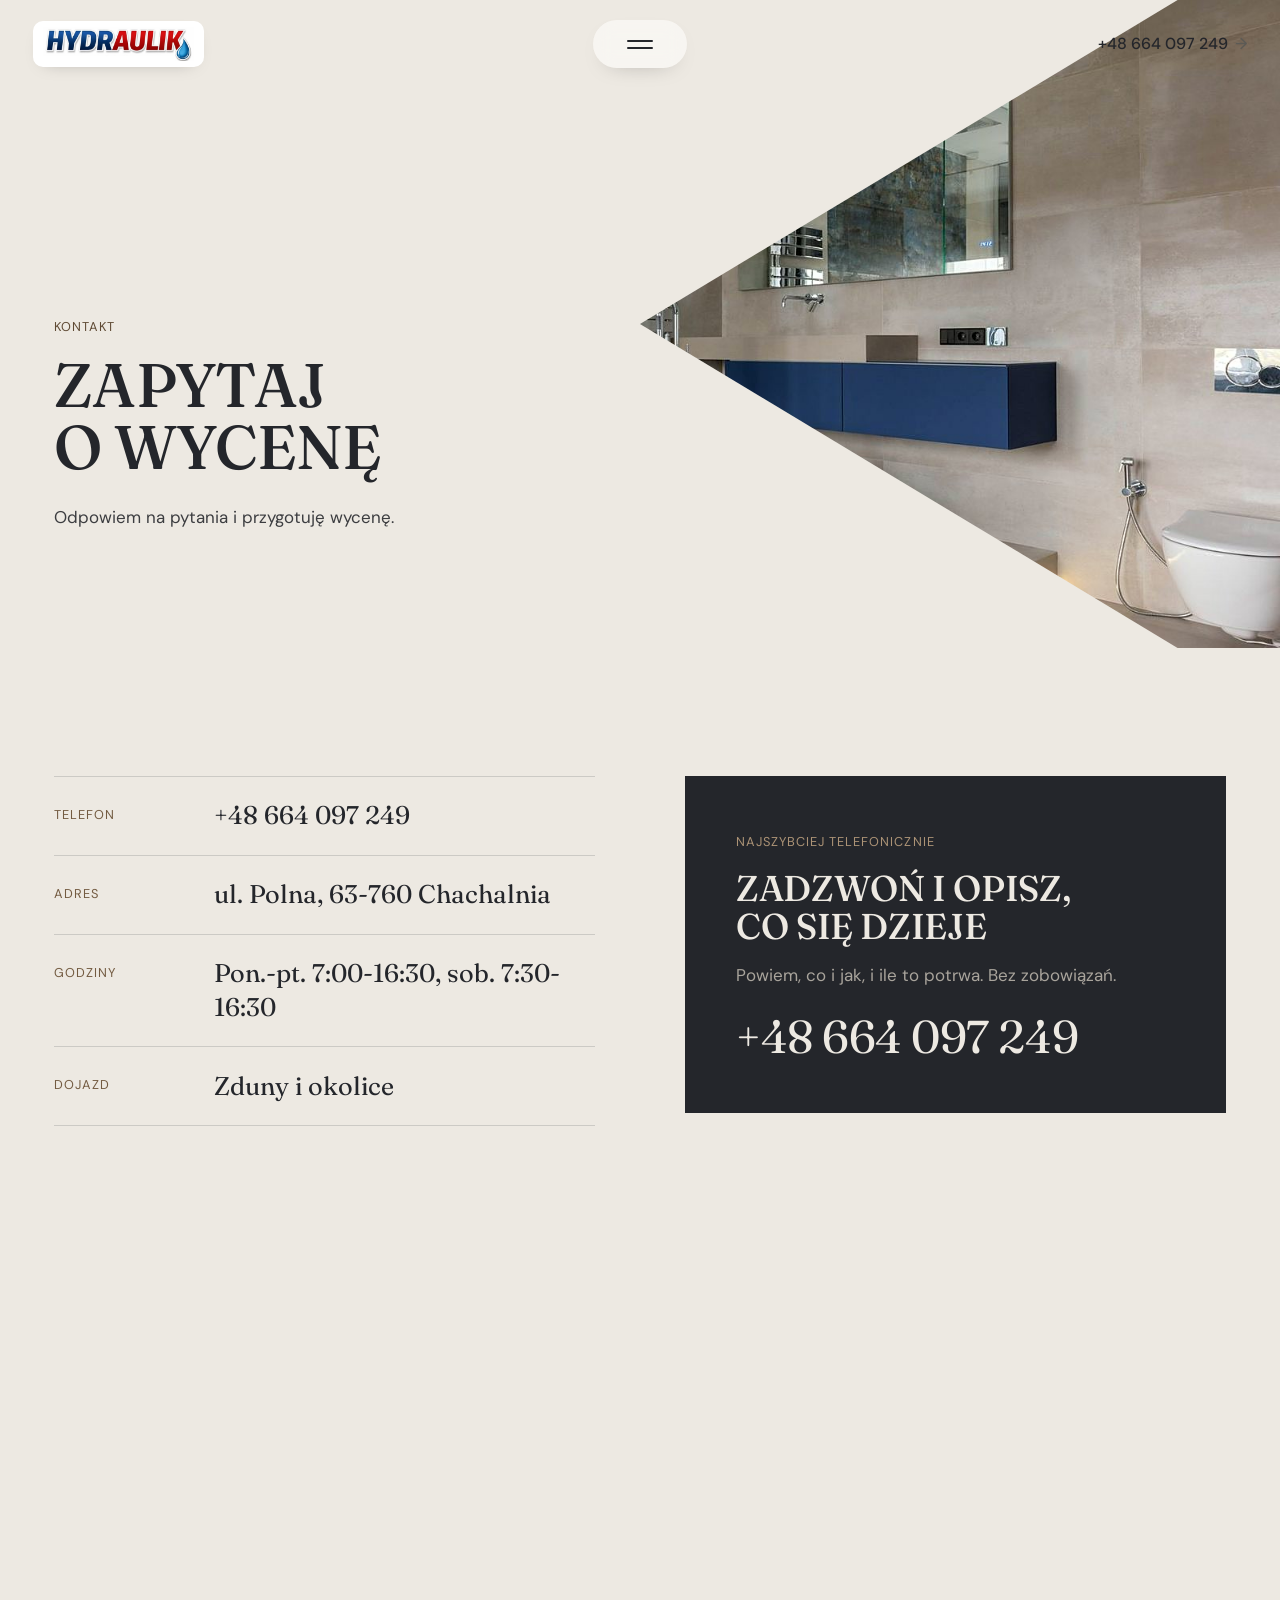
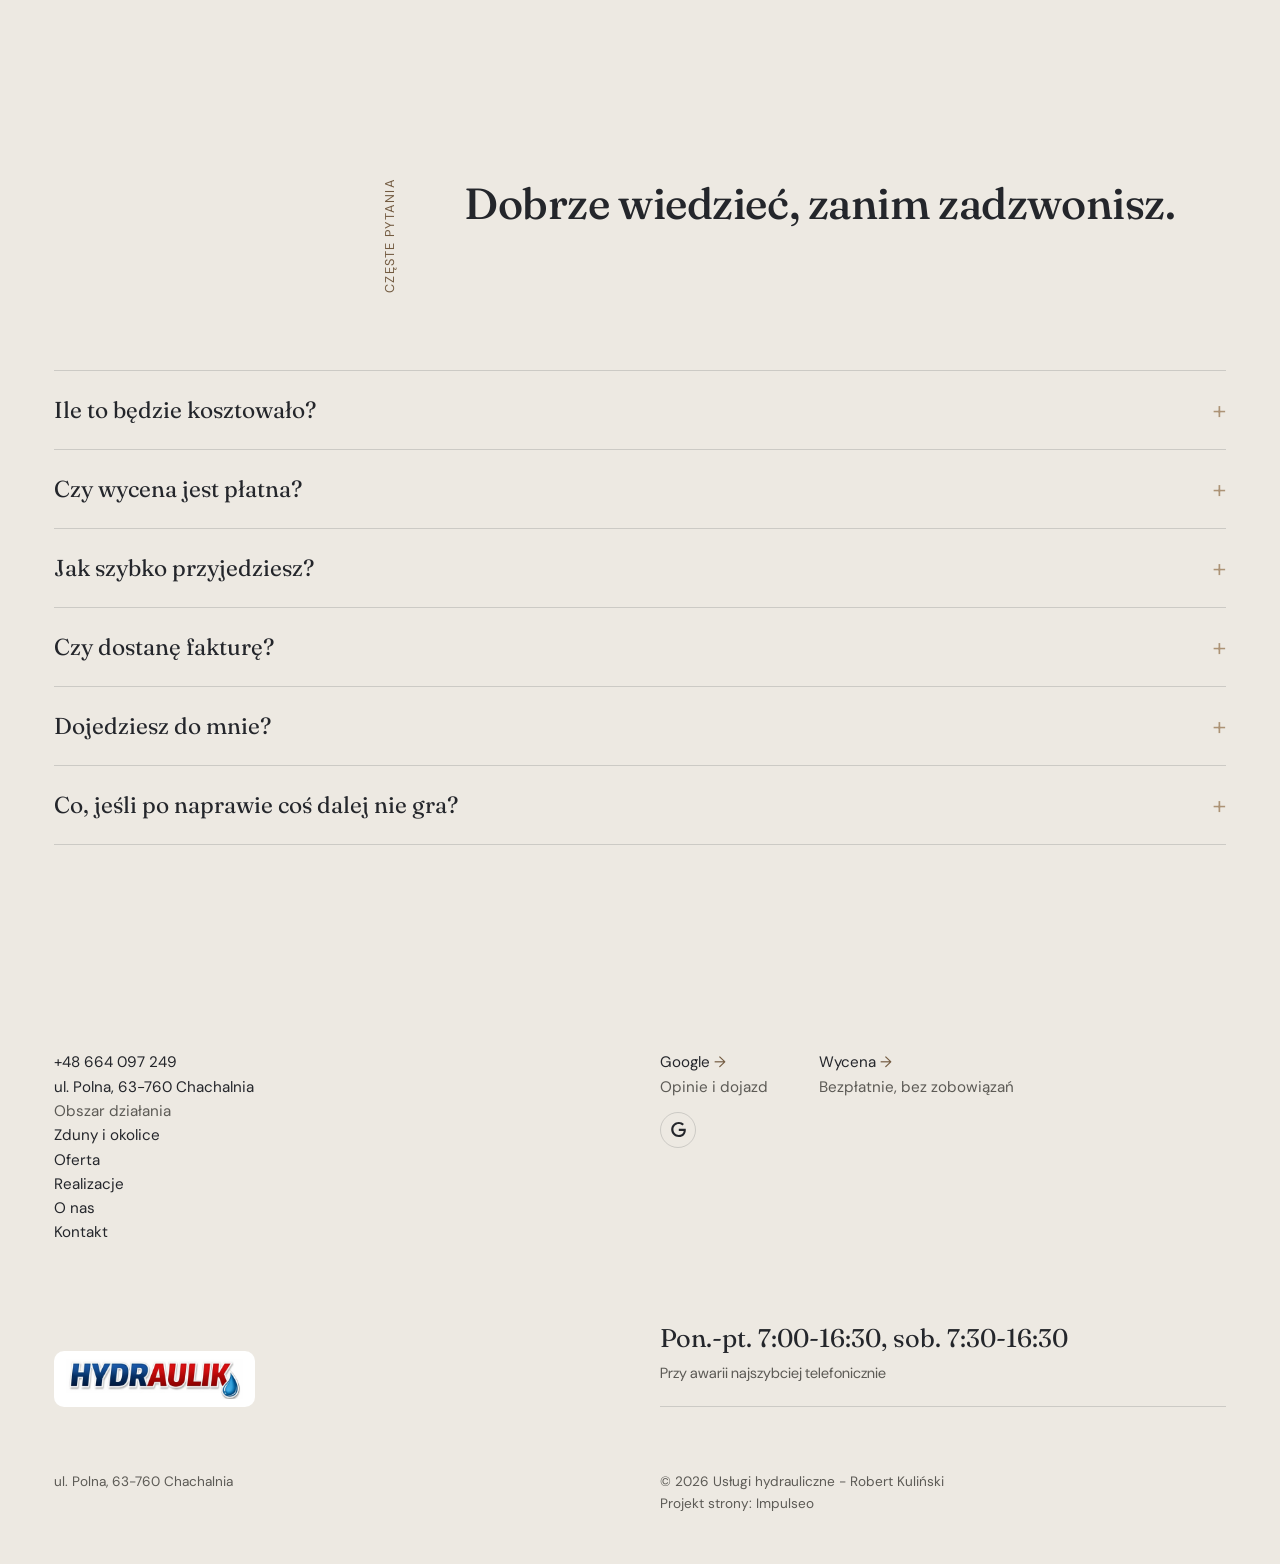
==== commit 71eca904: "[claude-edit][cmt:4748aac1-8258-4a4f-bd35-000ac0b9ad9a] przebudowa wyglądu na układ wzoru klindworth" ====
--- a/kontakt.html
+++ b/kontakt.html
@@ -17,96 +17,133 @@
 <meta property="og:image:width" content="1200">
 <meta property="og:image:height" content="630">
 <meta name="twitter:card" content="summary_large_image">
+<meta name="theme-color" content="#ede9e2">
+<link rel="preconnect" href="https://api.fontshare.com" crossorigin>
 <link rel="preconnect" href="https://fonts.googleapis.com">
 <link rel="preconnect" href="https://fonts.gstatic.com" crossorigin>
-<link href="https://fonts.googleapis.com/css2?family=Space+Grotesk:wght@500;600;700&family=DM+Sans:opsz,wght@9..40,400;9..40,500;9..40,600&display=swap" rel="stylesheet">
-<link rel="stylesheet" href="assets/styles.css?v=6064bbc2">
+<link href="https://api.fontshare.com/v2/css?f[]=satoshi@300,400,500&display=swap" rel="stylesheet">
+<link href="https://fonts.googleapis.com/css2?family=Fraunces:opsz,wght@9..144,400;9..144,500&family=DM+Sans:opsz,wght@9..40,300;9..40,400;9..40,500&display=swap" rel="stylesheet">
+<link rel="stylesheet" href="assets/styles.css?v=20261028">
 </head>
 <body>
 
 <header class="nav">
-  <div class="wrap nav-inner">
+  <div class="nav-inner">
     <a class="brand brand-has-logo" href="index.html"><img class="brand-logo" src="img/logo.png" alt="Usługi hydrauliczne - Robert Kuliński" width="1040" height="235" decoding="async"></a>
-    <nav class="nav-links">
-      <a href="oferta.html">Oferta</a>
-      <a href="realizacje.html">Realizacje</a>
-      <a href="o-nas.html">O nas</a>
-      <a href="kontakt.html" class="active" aria-current="page">Kontakt</a>
-      <a href="tel:+48664097249" class="btn btn-accent">Zadzwoń +48 664 097 249</a>
-    </nav>
-    <button class="nav-toggle" aria-label="Menu"><span></span><span></span><span></span></button>
+    <button class="menu-btn" type="button" aria-label="Menu" aria-expanded="false" aria-controls="menu"><span></span><span></span></button>
+    <a class="nav-phone" href="tel:+48664097249">+48 664 097 249 <span class="arr">→</span></a>
   </div>
 </header>
+<div class="menu" id="menu" aria-hidden="true">
+  <nav class="menu-main" aria-label="Menu główne">
+    <a href="index.html">Strona główna</a>
+    <a href="oferta.html">Oferta</a>
+    <a href="realizacje.html">Realizacje</a>
+    <a href="o-nas.html">O&nbsp;nas</a>
+    <a href="kontakt.html" aria-current="page">Kontakt</a>
+  </nav>
+  <div class="menu-side">
+    <div>
+      <h4>Usługi</h4>
+      <a href="oferta.html">Awarie i&nbsp;przecieki</a>
+      <a href="oferta.html">Udrażnianie rur i&nbsp;kanalizacji</a>
+      <a href="oferta.html">Wymiana i&nbsp;montaż kotłów</a>
+      <a href="oferta.html">Instalacje wod-kan</a>
+      <a href="oferta.html">Montaż łazienek</a>
+      <a href="oferta.html">Centralne ogrzewanie i&nbsp;grzejniki</a>
+    </div>
+    <div>
+      <h4>Kontakt</h4>
+      <a href="tel:+48664097249">+48 664 097 249</a>
+      <p>ul. Polna, 63-760 Chachalnia</p>
+      <p>Pon.-pt. 7:00-16:30, sob. 7:30-16:30</p>
+    </div>
+  </div>
+</div>
 
 <main>
-<section class="pagehead">
-  <img src="img/g9.jpg" alt="Usługi hydrauliczne - Robert Kuliński - Zapytaj o wycenę" width="1600" height="1068" decoding="async">
-  <div class="wrap">
-    <span class="eyebrow">Kontakt</span>
-    <h1>Zapytaj o wycenę</h1>
-    <p>Odpowiemy na pytania i przygotujemy wycenę.</p>
+<section class="hero-kw is-sub">
+  <img class="hk-img" src="img/g9.jpg" alt="Usługi hydrauliczne - Robert Kuliński - Zapytaj o wycenę" width="1600" height="1068" fetchpriority="high" decoding="async">
+  <div class="hk-copy">
+    <span class="label">Kontakt</span>
+    <h1 class="hk-title">Zapytaj o&nbsp;wycenę</h1>
+    <p class="hk-lead">Odpowiem na pytania i&nbsp;przygotuję wycenę.</p>
   </div>
 </section>
-<section>
+
+<section class="section">
   <div class="wrap contact-grid">
     <div class="reveal">
-      <span class="eyebrow">Dane kontaktowe</span>
-      <h2 style="margin:var(--space-4) 0 var(--space-6)">Usługi hydrauliczne - Robert Kuliński</h2>
       <div class="info-list">
-        <div class="info-row"><div class="ic"><svg class="ico-tel" width="16" height="16" viewBox="0 0 24 24" fill="none" aria-hidden="true"><path d="M6.6 10.8a15.5 15.5 0 0 0 6.6 6.6l2.2-2.2a1 1 0 0 1 1-.24 11.4 11.4 0 0 0 3.6.58 1 1 0 0 1 1 1V20a1 1 0 0 1-1 1A17 17 0 0 1 3 4a1 1 0 0 1 1-1h3.5a1 1 0 0 1 1 1c0 1.25.2 2.46.58 3.6a1 1 0 0 1-.25 1l-2.23 2.2Z" fill="currentColor"/></svg></div><div><div class="lbl">Telefon</div><a class="val" href="tel:+48664097249">+48 664 097 249</a></div></div>
-        <div class="info-row"><div class="ic"><svg class="ico-pin" width="16" height="16" viewBox="0 0 24 24" fill="none" aria-hidden="true"><path d="M12 21s7-6.1 7-11.5A7 7 0 0 0 5 9.5C5 14.9 12 21 12 21Z" stroke="currentColor" stroke-width="1.6" fill="none"/><circle cx="12" cy="9.5" r="2.4" fill="currentColor"/></svg></div><div><div class="lbl">Adres</div><div class="val">ul. Polna, 63-760 Chachalnia</div></div></div>
-        <div class="info-row"><div class="ic"><svg class="ico-clock" width="16" height="16" viewBox="0 0 24 24" fill="none" aria-hidden="true"><circle cx="12" cy="12" r="8.2" stroke="currentColor" stroke-width="1.6"/><path d="M12 7.5V12l3.2 1.9" stroke="currentColor" stroke-width="1.6" stroke-linecap="round"/></svg></div><div><div class="lbl">Godziny</div><div class="val" style="font-weight:500">Pon.-pt. 7:00-16:30, sob. 7:30-16:30</div></div></div>
+        <div class="info-row"><div class="lbl">Telefon</div><a class="val" href="tel:+48664097249">+48 664 097 249</a></div>
+        <div class="info-row"><div class="lbl">Adres</div><div class="val">ul. Polna, 63-760 Chachalnia</div></div>
+        <div class="info-row"><div class="lbl">Godziny</div><div class="val">Pon.-pt. 7:00-16:30, sob. 7:30-16:30</div></div>
+        <div class="info-row"><div class="lbl">Dojazd</div><div class="val">Zduny i&nbsp;okolice</div></div>
       </div>
     </div>
-    <div class="reveal">
-      <div class="form">
-        <h3 style="margin-bottom:var(--space-4)">Najszybciej telefonicznie</h3>
-        <p class="muted" style="margin-bottom:var(--space-5)">Zadzwoń, opisz pomysł, a powiem, co i jak. Bez zobowiązań.</p>
-        <a href="tel:+48664097249" class="btn btn-accent" style="justify-content:center">Zadzwoń: +48 664 097 249 <span class="arr">→</span></a>
-      </div>
+    <div class="contact-call reveal">
+      <span class="label">Najszybciej telefonicznie</span>
+      <h3>Zadzwoń i&nbsp;opisz, co się dzieje</h3>
+      <p>Powiem, co i&nbsp;jak, i&nbsp;ile to potrwa. Bez zobowiązań.</p>
+      <a class="cta-big" href="tel:+48664097249">+48 664 097 249</a>
     </div>
   </div>
 </section>
-<section style="padding-top:0">
-  <div class="wrap reveal">
-    <iframe class="map" title="Usługi hydrauliczne - Robert Kuliński - Zduny" src="https://maps.google.com/maps?q=51.6437361%2C17.4282209&z=15&output=embed" loading="lazy" referrerpolicy="no-referrer-when-downgrade"></iframe>
+
+<section style="padding:0">
+  <iframe class="map" title="Usługi hydrauliczne - Robert Kuliński - Zduny" src="https://maps.google.com/maps?q=51.6437361%2C17.4282209&amp;z=13&amp;output=embed" loading="lazy" referrerpolicy="no-referrer-when-downgrade"></iframe>
+</section>
+
+<section class="section">
+  <div class="wrap">
+    <div class="sec-head reveal">
+      <span class="vlabel">Częste pytania</span>
+      <h2>Dobrze wiedzieć, zanim zadzwonisz.</h2>
+    </div>
+    <div class="faq-list reveal">
+      <details class="faq-item"><summary>Ile to będzie kosztowało?</summary><p>Zależy, co się dzieje - dlatego wypytuję przez telefon i od razu podaję widełki. Ostateczną cenę znasz przed robotą, nie po niej.</p></details>
+      <details class="faq-item"><summary>Czy wycena jest płatna?</summary><p>Nie. Przyjazd i wycena w Zdunach i najbliższej okolicy są bezpłatne i do niczego nie zobowiązują.</p></details>
+      <details class="faq-item"><summary>Jak szybko przyjedziesz?</summary><p>Przy zalaniu liczy się każda godzina, więc przy awarii przestawiam grafik. Prace planowane umawiamy z kilkudniowym wyprzedzeniem.</p></details>
+      <details class="faq-item"><summary>Czy dostanę fakturę?</summary><p>Tak, na firmę albo na osobę prywatną. Dokument dostajesz od razu, a nie „wyślę później”.</p></details>
+      <details class="faq-item"><summary>Dojedziesz do mnie?</summary><p>Granicę wyznacza kalendarz, nie mapa. Przy większej robocie dojeżdżam dalej - zapytaj.</p></details>
+      <details class="faq-item"><summary>Co, jeśli po naprawie coś dalej nie gra?</summary><p>Wracam i sprawdzam. Moja wina - poprawiam za darmo; wyszło coś nowego - mówię wprost, co i za ile.</p></details>
+    </div>
   </div>
 </section>
 </main>
 
 <footer>
   <div class="wrap">
-    <div class="foot-grid">
-      <div class="foot-brand">
-        <div class="name">Usługi hydrauliczne - Robert Kuliński</div>
-        <p>Od zatkanego odpływu po całą kotłownię. Ty mówisz, co się dzieje - ja mówię, ile i kiedy.</p>
-      </div>
-      <div class="foot-col">
-        <h4>Nawigacja</h4>
+    <div class="ft-top">
+      <div class="ft-list">
+        <a href="tel:+48664097249">+48 664 097 249</a>
+        <p>ul. Polna, 63-760 Chachalnia</p>
+        <p class="sub">Obszar działania</p>
+        <p>Zduny i&nbsp;okolice</p>
         <a href="oferta.html">Oferta</a>
         <a href="realizacje.html">Realizacje</a>
-        <a href="o-nas.html">O nas</a>
+        <a href="o-nas.html">O&nbsp;nas</a>
         <a href="kontakt.html">Kontakt</a>
       </div>
-      <div class="foot-col">
-        <h4>Kontakt</h4>
-        <a href="tel:+48664097249">+48 664 097 249</a>
-        <p>ul. Polna, 63-760 Chachalnia</p>
-        <a href="https://maps.google.com/?cid=11022516320210158322" target="_blank" rel="noopener">Jak dojechać →</a>
-      <div class="foot-soc">
-        <a class="soc" href="https://maps.google.com/?cid=11022516320210158322" target="_blank" rel="noopener" aria-label="Google - Usługi hydrauliczne - Robert Kuliński"><svg viewBox="0 0 24 24" aria-hidden="true" focusable="false"><path d="M12.48 10.92v3.28h7.84c-.24 1.84-.853 3.187-1.787 4.133-1.147 1.147-2.933 2.4-6.053 2.4-4.827 0-8.6-3.893-8.6-8.72s3.773-8.72 8.6-8.72c2.6 0 4.507 1.027 5.907 2.347l2.307-2.307C18.747 1.44 16.133 0 12.48 0 5.867 0 .307 5.387.307 12s5.56 12 12.173 12c3.573 0 6.267-1.173 8.373-3.36 2.16-2.16 2.84-5.213 2.84-7.667 0-.76-.053-1.467-.173-2.053H12.48z" fill="currentColor"/></svg></a>
-      </div>
+      <div class="ft-cols">
+        <div><a href="https://maps.google.com/?cid=11022516320210158322" target="_blank" rel="noopener">Google <span class="arr">→</span></a><span>Opinie i&nbsp;dojazd</span>
+          <div class="foot-soc"><a class="soc" href="https://maps.google.com/?cid=11022516320210158322" target="_blank" rel="noopener" aria-label="Google - Usługi hydrauliczne - Robert Kuliński"><svg viewBox="0 0 24 24" aria-hidden="true" focusable="false"><path d="M12.48 10.92v3.28h7.84c-.24 1.84-.853 3.187-1.787 4.133-1.147 1.147-2.933 2.4-6.053 2.4-4.827 0-8.6-3.893-8.6-8.72s3.773-8.72 8.6-8.72c2.6 0 4.507 1.027 5.907 2.347l2.307-2.307C18.747 1.44 16.133 0 12.48 0 5.867 0 .307 5.387.307 12s5.56 12 12.173 12c3.573 0 6.267-1.173 8.373-3.36 2.16-2.16 2.84-5.213 2.84-7.667 0-.76-.053-1.467-.173-2.053H12.48z" fill="currentColor"/></svg></a></div></div>
+        <div><a href="kontakt.html">Wycena <span class="arr">→</span></a><span>Bezpłatnie, bez zobowiązań</span></div>
       </div>
     </div>
-    <div class="foot-bot">
-      <span>© 2026 Usługi hydrauliczne - Robert Kuliński</span>
-      <span>Projekt strony: <a class="foot-credit" href="https://impulseo.pl" target="_blank" rel="noopener">Impulseo</a></span>
+    <div class="ft-mid">
+      <div><a class="brand" href="index.html"><img class="brand-logo" src="img/logo.png" alt="Usługi hydrauliczne - Robert Kuliński" width="1040" height="235" loading="lazy" decoding="async"></a></div>
+      <div class="ft-hours">Pon.-pt. 7:00-16:30, sob. 7:30-16:30<small>Przy awarii najszybciej telefonicznie</small></div>
+    </div>
+    <div class="ft-bot">
+      <span>ul. Polna, 63-760 Chachalnia</span>
+      <span>© 2026 Usługi hydrauliczne - Robert Kuliński<br>Projekt strony: <a class="foot-credit" href="https://impulseo.pl" target="_blank" rel="noopener">Impulseo</a></span>
     </div>
   </div>
 </footer>
 <div class="sticky-call"><a class="sc-call" href="tel:+48664097249"><svg class="ico-tel" width="16" height="16" viewBox="0 0 24 24" fill="none" aria-hidden="true"><path d="M6.6 10.8a15.5 15.5 0 0 0 6.6 6.6l2.2-2.2a1 1 0 0 1 1-.24 11.4 11.4 0 0 0 3.6.58 1 1 0 0 1 1 1V20a1 1 0 0 1-1 1A17 17 0 0 1 3 4a1 1 0 0 1 1-1h3.5a1 1 0 0 1 1 1c0 1.25.2 2.46.58 3.6a1 1 0 0 1-.25 1l-2.23 2.2Z" fill="currentColor"/></svg> Zadzwoń</a><a class="sc-quote" href="kontakt.html">Umów termin</a></div>
 <div class="demo-wazne" data-do="2026-11-03" data-cykl="3" hidden><svg class="dw-ico" width="13" height="13" viewBox="0 0 24 24" fill="none" aria-hidden="true"><circle cx="12" cy="12" r="8.6" stroke="currentColor" stroke-width="1.8"/><path d="M12 7.2V12l3.3 2" stroke="currentColor" stroke-width="1.8" stroke-linecap="round"/></svg><span class="dw-txt"></span></div>
 
-<script src="assets/main.js"></script>
+<script src="assets/main.js?v=20261028"></script>
 </body>
 </html>
--- a/assets/styles.css
+++ b/assets/styles.css
@@ -1,1849 +1,341 @@
-/* ============================================================
-   STOLBASZ — premium, architektoniczny B2B fit-out
-   Jasna paleta, zero brązu. System wg premium-web-craft.
-   Projekt strony: Impulseo (impulseo.pl)
-   ============================================================ */
+/* Usługi hydrauliczne - Robert Kuliński
+   Układ według wzoru od zespołu: kremowe tło, grafit, brąz,
+   szeryfowe wersaliki, skośne kadrowanie zdjęcia w hero, przyklejone karty realizacji. */
 
 :root{
-  /* PALETA — jasna, architektoniczna, chłodna */
-  --paper:#F4F6F8;          /* główne tło */
-  --paper-2:#E7EBEF;        /* sekcje alternatywne (chłodny jasny szary) */
-  --paper-3:#E7EBEF;        /* delikatne wypełnienia */
-  --ink:#15212E;            /* tekst główny — chłodny grafit */
-  --ink-soft:#243443;       /* nagłówki drugorzędne */
-  --muted:#6B7785;          /* tekst poboczny */
-  --line:rgba(21,33,46,.12);/* hairline */
-  --accent:#E8A317;         /* stonowany petrol-slate — jedyny akcent */
-  --accent-d:#C9870C;
-  --accent-soft:rgba(232,163,23,.10);
-  --dark:#15212E;           /* sekcje ciemne (stopka/CTA) */
-
-  /* HOVER ZDJĘĆ — JEDEN standard dla całego silnika (decyzja K. 04.08.2026, artefakt z wariantami).
-     AKTUALNE (K.+Szymon 09.08.2026, wybór z artefaktu 6 wariantów): zoom 1.05 przy 1.4s -
-     przy tak długim czasie mocniejszy kadr NIE skacze, tylko „oddycha". Poprzedni standard
-     (1.02 / .55s z 04.08) odbierany jako dynamiczny i szybki.
-     Spoczynek lekko przygaszony, ale TYLKO tam, gdzie jest mysz (@media hover:hover) —
-     na telefonie zdjęcia zostają w pełnej jasności. */
-  --img-zoom:1.05;                   /* K.+Szymon 09.08: wariant F z artefaktu porównawczego */
-  --img-rest:brightness(.95) saturate(.99);
-  --img-hot:brightness(1.06) saturate(1.05);
-  --img-dur:1.4s;                    /* K.+Szymon 09.08 (wariant F): powoli = elegancko */
-  --img-ease:cubic-bezier(.16,.84,.44,1);  /* miękki ogon, efekt „oddychania" */
-
-  /* ODSTĘPY — skala 4/8 */
-  --space-1:4px; --space-2:8px; --space-3:12px; --space-4:16px; --space-5:24px;
-  --space-6:32px; --space-7:48px; --space-8:64px; --space-9:96px; --space-10:128px;
-
-  /* TYPOGRAFIA — fluid clamp() (skala podbita 16.07.2026: większe, czytelniejsze litery — uwaga Adama) */
-  --text-sm:clamp(.9rem,.87rem + .12vw,1rem);
-  --text-base:clamp(1.08rem,1.04rem + .18vw,1.2rem);
-  --text-lg:clamp(1.24rem,1.15rem + .34vw,1.44rem);
-  --text-h3:clamp(1.34rem,1.22rem + .55vw,1.66rem);
-  --text-h2:clamp(2.1rem,1.66rem + 2.1vw,3.1rem);
-  --text-h1:clamp(2.9rem,2.1rem + 4vw,5.1rem);
-
-  /* PROMIENIE — architektoniczne, raczej ostre */
-  --r-sm:3px; --r-md:6px; --r-lg:10px;
-
-  /* RUCH */
-  --ease:cubic-bezier(.25,.46,.45,.94); --dur:.24s;
-
-  /* CIENIE — miękkie, warstwowe */
-  --sh-sm:0 1px 2px rgba(16,24,32,.04), 0 2px 8px rgba(16,24,32,.05);
-  --sh-md:0 2px 6px rgba(16,24,32,.05), 0 12px 28px -8px rgba(16,24,32,.12);
-  --sh-lg:0 6px 14px rgba(16,24,32,.07), 0 26px 56px -18px rgba(16,24,32,.22);
-
-  --hairline:1px solid var(--line);
-
-  --font-display:'Space Grotesk','Inter',sans-serif;
-  --font-body:'DM Sans','Inter',sans-serif;
+  --ink:#24262b;          /* grafit - tło sekcji ciemnych i tekst */
+  --ink-2:#2d3036;
+  --paper:#ede9e2;        /* krem */
+  --paper-2:#e4dfd6;
+  --paper-3:#f6f3ee;
+  --accent:#ac9376;       /* brąz */
+  --accent-d:#8a7259;
+  --accent-soft:#d9cbb9;
+  --muted:#5c5a55;
+  --accent-text:#735b41;  /* brąz na kremie - czytelny kontrast */
+  --muted-dark:#a9a49c;
+  --line:rgba(36,38,43,.16);
+  --line-dark:rgba(237,233,226,.16);
+  --serif:"Fraunces","Times New Roman",serif;
+  --sans:"Satoshi","DM Sans","Helvetica Neue",Arial,sans-serif;
+  --ease:cubic-bezier(.22,.61,.36,1);
+  --pad:clamp(20px,4.2vw,60px);
+  --nav-h:88px;
 }
 
-*{box-sizing:border-box;margin:0;padding:0}
-html{scroll-behavior:smooth}
-body{
-  font-family:var(--font-body);
-  font-size:var(--text-base);
-  line-height:1.65;
-  color:var(--ink);
-  background:var(--paper);
-  -webkit-font-smoothing:antialiased;
-  text-rendering:optimizeLegibility;
-}
-img{max-width:100%;height:auto;display:block}  /* height:auto = width/height z atrybutów trzyma proporcje (TOP#12) */
+*,*::before,*::after{box-sizing:border-box}
+html{-webkit-text-size-adjust:100%}
+body{margin:0;background:var(--paper);color:var(--ink);font-family:var(--sans);font-size:17px;line-height:1.6;
+  -webkit-font-smoothing:antialiased;text-rendering:optimizeLegibility}
+img{max-width:100%;height:auto;display:block}
 a{color:inherit;text-decoration:none}
-
-.wrap{width:min(92%,1180px);margin-inline:auto}
-section{padding-block:clamp(52px,6.5vw,96px)}
-
-h1,h2,h3{font-family:var(--font-display);font-weight:700;line-height:1.08;letter-spacing:-.02em;color:var(--ink)}
-h1{font-size:var(--text-h1);letter-spacing:-.035em}
-h2{font-size:var(--text-h2);letter-spacing:-.025em}
-h3{font-size:var(--text-h3)}
-/* MIARA — długość wiersza. WCAG 2.2 SC 1.4.8: max 80 znaków; Butterick: 45–90.
-   68ch daje realnie 72–78 znaków polskiego tekstu, czyli z zapasem pod granicą.
-   Wcześniej limit miał TYLKO <p> — <li>, <blockquote> i <dd> nie miały żadnego,
-   i to jedyny powód, dla którego 23 bloki na dwóch oddanych stronach jadą po
-   83–106 znaków w wierszu (pomiar 07.08.2026, bramka `miara`).
-   ⚠️ Listy i definicje ograniczamy TYLKO bez klasy: `ul`/`ol` z klasą to u nas
-   układ (siatki kafli, menu), a nie tekst ciągły — tam miarę wyznacza układ. */
-/* 60ch, nie 68ch (K. 10.08): po zmianie fontów na węższe kroje (DM Sans i spółka)
-   w 68ch mieściło się ~90 znaków - bramka pikselowa słusznie zgłaszała przekroczenie
-   granicy 80. Pomiar na żywej przeglądarce: 60ch = 90 znaków, 53ch = ~78 znaków, czyli normę WCAG 1.4.8. */
-:root{ --miara:53ch }
-p{max-width:min(100%,var(--miara))}
-blockquote,
-ul:not([class])>li, ol:not([class])>li,
-dl:not([class])>dd{max-width:min(100%,var(--miara))}
-
-/* ⚠️ Świadomie BEZ wyjątku `.tile p,.card p,.svc p{max-width:none}`, choć nasuwa się sam:
-   te akapity BYŁY już ograniczone (stare `p{max-width:65ch}`), więc „wyjątek" nie odblokowałby
-   niczego nowego — tylko ROZLUŹNIŁ stan sprzed zmiany na wszystkich demach naraz.
-   `figcaption` żadna z reguł wyżej nie dotyczy, więc też nie potrzebuje zwolnienia. */
-
-/* ŁAMANIE. `balance` wyrównuje długości wierszy w nagłówku, `pretty` pilnuje ostatniego
-   wiersza akapitu, żeby nie został w nim jeden wyraz. Obsługiwane od Chrome 117 /
-   Safari 17.5; starsze przeglądarki po prostu ignorują tę własność.
-   `text-wrap:pretty` nie występowało dotąd ANI RAZ w silniku ani w repo klientów. */
-h1,h2,h3,.lead,.lede{text-wrap:balance}
-p,li,blockquote,dd{text-wrap:pretty}
-
-.eyebrow{
-  font-family:var(--font-body);
-  font-size:var(--text-sm);
-  font-weight:600;
-  letter-spacing:.18em;
-  text-transform:uppercase;
-  color:var(--accent);
-  display:inline-flex;align-items:center;gap:var(--space-3);
-}
-/* flex:none + margin-top = kreska trzyma się PIERWSZEJ linii. Wcześniej align-items:center
-   centrowało ją względem całego bloku i przy zawinięciu (długi kicker typu
-   „…WNĘTRZ · LESZNO · OD 2019") druga linia lądowała z brzydkim wcięciem. */
-.eyebrow{align-items:flex-start}
-.eyebrow>*,.eyebrow{text-wrap:balance}   /* dlugi kicker lamal sie na sierote typu samo „2019" w drugiej linii */
-.eyebrow::before{content:"";width:28px;height:1px;background:var(--accent);display:inline-block;flex:none;margin-top:.62em}
-
-.muted{color:var(--muted)}
-.lead{font-size:var(--text-lg);line-height:1.55;color:var(--ink-soft);max-width:50ch}
-
-/* ---------- BUTTONS ---------- */
-.btn{
-  display:inline-flex;align-items:center;gap:var(--space-2);
-  font-weight:600;font-size:var(--text-sm);letter-spacing:.02em;
-  padding:var(--space-4) var(--space-6);
-  border-radius:var(--r-sm);
-  transition:transform var(--dur) var(--ease),box-shadow var(--dur) var(--ease),background var(--dur) var(--ease);
-  cursor:pointer;border:1px solid transparent;
-}
-.btn-accent{background:var(--accent);color:#fff;box-shadow:var(--sh-sm)}
-.btn-accent:hover{background:var(--accent-d);transform:translateY(-2px);box-shadow:var(--sh-md)}
-.btn-accent:active{transform:translateY(0);box-shadow:var(--sh-sm)}
-.btn-ghost{background:transparent;color:var(--ink);border-color:var(--line)}
-.btn-ghost:hover{border-color:var(--accent);color:var(--accent);transform:translateY(-2px)}
-.btn-light{background:#fff;color:var(--ink);box-shadow:var(--sh-sm)}
-.btn-light:hover{transform:translateY(-2px);box-shadow:var(--sh-md)}
-.btn .arr{transition:transform var(--dur) var(--ease)}
-.btn:hover .arr{transform:translateX(4px)}
-
-/* ---------- NAV ---------- */
-.nav{
-  position:sticky;top:0;z-index:50;
-  background:color-mix(in srgb,var(--paper) 88%,transparent);
-  backdrop-filter:saturate(140%) blur(10px);
-  border-bottom:var(--hairline);
-}
-.nav-inner{display:flex;align-items:center;justify-content:space-between;gap:var(--space-5);height:72px}
-/* ANTY-NACHODZENIE (K. 05.08.2026): długa nazwa firmy + przycisk z pełnym numerem nie mieściły się w pasku
-   i flex ściskał linki PONIŻEJ ich treści - "Kontakt" wchodził na ramkę "Zadzwoń +48 ...". Teraz ustępuje
-   nazwa marki (skrót wielokropkiem), a menu i przycisk nigdy się nie kurczą ani nie zachodzą na siebie. */
-.brand{display:flex;flex-direction:column;line-height:1;min-width:0;flex:0 1 auto}
-.brand .name{font-family:var(--font-display);font-weight:800;font-size:1.35rem;letter-spacing:.04em;white-space:nowrap;overflow:hidden;text-overflow:ellipsis}
-.brand .sub{font-size:.62rem;letter-spacing:.34em;text-transform:uppercase;color:var(--muted);margin-top:5px;white-space:nowrap;overflow:hidden;text-overflow:ellipsis}
-.nav-links{display:flex;align-items:center;gap:var(--space-6);flex:0 0 auto}
-.nav-links a{font-size:var(--text-sm);font-weight:500;color:var(--ink-soft);position:relative;padding-block:4px;white-space:nowrap;transition:color var(--dur) var(--ease)}
-.nav-links a::after{content:"";position:absolute;left:0;bottom:0;width:0;height:1.5px;background:var(--accent);transition:width var(--dur) var(--ease)}
-.nav-links a:hover,.nav-links a.active{color:var(--ink)}
-.nav-links a:hover::after,.nav-links a.active::after{width:100%}
-.nav-links .btn{padding:var(--space-2) var(--space-5)}
-/* przyciski w nav: właściwy kolor (przebij .nav-links a) + bez podkreślenia */
-.nav-links a.btn-accent{color:#fff}
-.nav-links a.btn-ghost,.nav-links a.btn-light{color:var(--ink)}
-/* CTA w pasku: NIE podkreślenie spod linków menu, ale ten sam przelatujący błysk,
-   co na wszystkich innych przyciskach (zgłoszenie K. 13.08.2026 - „na hero jest efekt
-   światła przechodzącego przez przycisk, na navbarze go nie ma, a mają być identyczne").
-   Reguła `.nav-links a::after` jest silniejsza od `.btn::after`, więc trzeba jej
-   geometrię wyzerować i wpisać połysk z nazwy - samo `display:none` gasiło efekt. */
-.nav-links a.btn::after{
-  display:block;content:"";position:absolute;inset:0;z-index:-1;pointer-events:none;
-  width:auto;height:auto;border-radius:inherit;   /* kasuje geometrię podkreślenia (width:0;height:1.5px) */
-  background:linear-gradient(100deg,transparent 32%,rgba(255,255,255,.20) 50%,transparent 68%);
-  translate:-120% 0}
-@media (prefers-reduced-motion:no-preference){
-  .nav-links a.btn:hover::after{translate:120% 0;transition:translate .75s var(--mt-ease,cubic-bezier(.16,.84,.44,1))}
-}
-.nav-toggle{display:none;background:none;border:none;cursor:pointer;flex-direction:column;gap:5px;padding:8px}
-.nav-toggle span{width:24px;height:2px;background:var(--ink);transition:var(--dur)}
-/* Ciasny zakres MIĘDZY menu mobilnym a pełnym pulpitem: zbijamy odstępy i nazwę marki,
-   żeby wszystko zmieściło się naturalnie, zanim w ogóle dojdzie do skracania wielokropkiem. */
-@media(max-width:1280px) and (min-width:921px){
-  .nav-links{gap:var(--space-4)}
-  .nav-links .btn{padding:var(--space-2) var(--space-4)}
-  .brand .name{font-size:1.15rem}
-}
-
-/* ---------- HERO (split) ---------- */
-.hero{position:relative;overflow:hidden;border-bottom:var(--hairline)}
-.hero-grid{display:grid;grid-template-columns:1.05fr .95fr;gap:clamp(24px,4vw,60px);align-items:center;
-  padding-block:clamp(36px,4.5vw,64px)}
-.hero-copy .eyebrow{margin-bottom:var(--space-5)}
-.hero-copy h1{margin-bottom:var(--space-5)}
-.hero-copy .lead{margin-bottom:var(--space-7)}
-.hero-actions{display:flex;flex-wrap:wrap;gap:var(--space-4)}
-.hero-art{position:relative;aspect-ratio:4/3;border-radius:var(--r-lg);overflow:hidden;box-shadow:var(--sh-lg)}
-.hero-art img{width:100%;height:100%;object-fit:cover}
-.hero-art::after{content:"";position:absolute;inset:0;background:linear-gradient(180deg,transparent 55%,rgba(18,24,28,.28))}
-.hero-badge{position:absolute;left:var(--space-5);bottom:var(--space-5);z-index:2;
-  background:rgba(252,252,251,.94);backdrop-filter:blur(4px);
-  border-radius:var(--r-md);padding:var(--space-4) var(--space-5);box-shadow:var(--sh-md);max-width:78%}
-.hero-badge strong{display:block;font-family:var(--font-display);font-size:1rem;letter-spacing:-.01em}
-.hero-badge span{font-size:var(--text-sm);color:var(--muted)}
-
-/* ---------- HERO duży / kinowy (strona główna) ---------- */
-.hero-cine{position:relative;min-height:clamp(560px,82vh,840px);min-height:clamp(560px,82svh,840px);display:flex;align-items:center;overflow:hidden;border-bottom:var(--hairline)}
-.hero-cine>img{position:absolute;inset:0;width:100%;height:100%;object-fit:cover;z-index:0}
-.hero-cine::after{content:"";position:absolute;inset:0;z-index:1;
-  background:linear-gradient(95deg,rgba(13,18,23,.86) 0%,rgba(13,18,23,.64) 32%,rgba(13,18,23,.24) 62%,rgba(13,18,23,.04) 100%)}
-.hero-cine .wrap{position:relative;z-index:2;padding-block:var(--space-8)}
-.hero-cine .hero-copy{max-width:660px}
-.hero-cine .eyebrow{color:#fff;margin-bottom:var(--space-5)}
-.hero-cine .eyebrow::before{background:#fff}
-.hero-cine h1{color:#fff;margin-bottom:var(--space-5);font-size:clamp(2.9rem,2rem + 4.4vw,5.2rem);text-wrap:balance}
-.hero-cine .lead{color:rgba(255,255,255,.92);max-width:48ch;margin-bottom:var(--space-7)}
-.hero-cine .hero-actions{display:flex;flex-wrap:wrap;gap:var(--space-4)}
-/* NISKIE OKNO (laptop z dokiem i paskami przeglądarki ma ~700-780 px wysokości widoku):
-   H1 do 5.2rem + długi lead nie mieściły się i przyciski wypadały POD krawędź ekranu -
-   klient widział stronę bez ani jednego CTA. Skalujemy w dół, zamiast przycinać treść. */
-@media(min-width:821px) and (max-height:820px){
-  .hero-cine{min-height:clamp(520px,94svh,780px)}
-  .hero-cine .wrap{padding-block:var(--space-6)}
-  .hero-cine h1{font-size:clamp(2.2rem,1.5rem + 2.6vw,3.6rem);margin-bottom:var(--space-4)}
-  .hero-cine .eyebrow{margin-bottom:var(--space-4)}
-  .hero-cine .lead{margin-bottom:var(--space-5);max-width:44ch}
-}
-@media(max-width:680px){
-  .hero-cine{min-height:clamp(520px,76vh,640px);min-height:clamp(520px,76svh,640px);align-items:flex-end}
-  .hero-cine::after{background:linear-gradient(0deg,rgba(13,18,23,.9) 6%,rgba(13,18,23,.45) 55%,rgba(13,18,23,.25) 100%)}
-  .hero-cine .wrap{padding-bottom:var(--space-9)}
-  /* TELEFON (~90% oglądających): lead potrafił zająć 8 linii i zepchnąć CTA poza pierwszy ekran.
-     Zwężamy interlinię i skalę - treści nie ucinamy, bo to ona sprzedaje. */
-  .hero-cine .lead{font-size:.98rem;line-height:1.5;margin-bottom:var(--space-5)}
-  .hero-cine .eyebrow{font-size:.72rem;letter-spacing:.13em;margin-bottom:var(--space-4)}
-  .hero-cine .eyebrow::before{width:20px}
-  .hero-cine h1{margin-bottom:var(--space-4)}
-}
-
-/* full-bleed hero variant (podstrony) */
-.pagehead{position:relative;min-height:46vh;min-height:46svh;display:flex;align-items:flex-end;overflow:hidden;border-bottom:var(--hairline)}
-.pagehead img{position:absolute;inset:0;width:100%;height:100%;object-fit:cover}
-/* 10.08.2026 (decyzja K.): mocniejsze przyciemnienie + cień pod tekstem. Bramka mierzyła na
-   nagłówkach podstron 3,38-3,43:1 przy wymaganych 4,5 — jasne zdjęcie (hala, śnieg, niebo)
-   podchodziło pod biały tekst. Zdjęcia klientów są różne, więc kontrast musi dawać WARSTWA,
-   a nie szczęśliwy dobór kadru. */
-.pagehead::after{content:"";position:absolute;inset:0;background:linear-gradient(180deg,rgba(18,24,28,.40),rgba(18,24,28,.76))}
-.pagehead .wrap{position:relative;z-index:2;padding-block:var(--space-9);color:#fff}
-.pagehead h1{color:#fff;max-width:18ch;text-shadow:0 2px 16px rgba(0,0,0,.55)}
-.pagehead .eyebrow{color:#fff}
-.pagehead .eyebrow::before{background:#fff}
-.pagehead p{color:rgba(255,255,255,.92);margin-top:var(--space-4);max-width:54ch;text-shadow:0 1px 12px rgba(0,0,0,.5)}
-
-/* ---------- STRIP (pasek skrótów / liczby) ---------- */
-.strip{background:var(--dark);color:#fff}
-/* PASEK HASEŁ — standard 04.08.2026 (decyzja K.): 5 haseł w JEDNYM rzędzie, tekst WYŚRODKOWANY,
-   węższe marginesy boczne niż reszta strony (pasek ma iść szerzej), równe wysokości kolumn. */
-.strip .wrap{width:min(96%,1440px);display:grid;grid-template-columns:repeat(5,1fr);
-  gap:var(--space-5);padding-block:var(--space-7);align-items:stretch}
-.strip .item .k{font-family:var(--font-display);font-size:clamp(1.05rem,.82rem + .85vw,1.55rem);
-  font-weight:800;letter-spacing:-.02em;color:#fff;line-height:1.18;text-wrap:balance}
-.strip .item .v{font-size:var(--text-sm);color:rgba(255,255,255,.66);margin-top:var(--space-2);line-height:1.4}
-.strip .item{border-left:2px solid var(--accent);padding-inline:var(--space-4);
-  text-align:center;display:flex;flex-direction:column;justify-content:center}
-/* liczba kolumn = liczba haseł, żeby ostatnie nie zostawało samo w drugim rzędzie.
-   Klasę n-N nadaje multipage.py; domyślnie (bez klasy) pasek jest 5-kolumnowy. */
-.strip.n-2 .wrap{grid-template-columns:repeat(2,1fr)}
-.strip.n-3 .wrap{grid-template-columns:repeat(3,1fr)}
-.strip.n-4 .wrap{grid-template-columns:repeat(4,1fr);gap:var(--space-6)}
-.strip.n-4 .item .k{font-size:clamp(1.3rem,1rem + 1.1vw,2rem)}
-.strip.n-6 .wrap{grid-template-columns:repeat(6,1fr);gap:var(--space-4)}
-.strip.n-6 .item .k{font-size:clamp(.98rem,.8rem + .7vw,1.35rem)}
-/* równe łamanie: zamiast "długa linia + jedno słowo" obie linie zbliżonej długości */
-.strip .item .k{text-wrap:balance}
-
-/* ---------- SECTION HEAD ---------- */
-.head{max-width:48rem;margin-bottom:var(--space-8)}
-.head.center{margin-inline:auto;text-align:center}
-.head .eyebrow{margin-bottom:var(--space-4)}
-.head h2{margin-bottom:var(--space-4)}
-.head p{color:var(--muted);font-size:var(--text-lg);line-height:1.55}
-.head.center p{margin-inline:auto}
-
-/* ---------- INTRO SPLIT ---------- */
-.split{display:grid;grid-template-columns:.92fr 1.08fr;gap:clamp(28px,5vw,80px);align-items:center}
-.split.rev{grid-template-columns:1.08fr .92fr}
-.split.rev .split-art{order:-1}
-.split-art{position:relative;aspect-ratio:5/4;border-radius:var(--r-lg);overflow:hidden;box-shadow:var(--sh-lg)}
-.split-art img{width:100%;height:100%;object-fit:cover}
-.split-copy h2{margin-bottom:var(--space-5)}
-.split-copy p+p{margin-top:var(--space-4)}
-.split-copy .btn{margin-top:var(--space-6)}
-
-/* ---------- SERVICES (zakres) ---------- */
-.svc-grid{display:grid;grid-template-columns:repeat(auto-fit,minmax(280px,1fr));gap:var(--space-5)}
-.svc{background:#fff;border:var(--hairline);border-radius:var(--r-md);padding:var(--space-7) var(--space-6);
-  transition:transform var(--dur) var(--ease),box-shadow var(--dur) var(--ease),border-color var(--dur) var(--ease);
-  position:relative;overflow:hidden}
-.svc::before{content:"";position:absolute;left:0;top:0;width:3px;height:0;background:var(--accent);transition:height var(--dur) var(--ease)}
-.svc:hover{transform:translateY(-4px);box-shadow:var(--sh-md);border-color:transparent}
-.svc:hover::before{height:100%}
-.svc .ic{font-family:var(--font-display);font-size:.8rem;font-weight:700;letter-spacing:.12em;color:var(--accent);margin-bottom:var(--space-4)}
-.svc h3{margin-bottom:var(--space-3);font-size:1.22rem}
-.svc p{color:var(--muted);font-size:var(--text-base);line-height:1.6}
-
-/* big detailed service rows */
-.svc-row{display:grid;grid-template-columns:.8fr 1.2fr;gap:clamp(20px,4vw,60px);align-items:center;padding-block:var(--space-8)}
-.svc-row+.svc-row{border-top:var(--hairline)}
-.svc-row.rev{grid-template-columns:1.2fr .8fr}
-/* Naprzemienny układ wierszy oferty: co drugi wiersz ma zdjęcie po PRAWEJ.
-   Było `order:-1` — martwy kod, bo zdjęcie i tak jest pierwszym dzieckiem w HTML,
-   więc wszystkie wiersze wyglądały identycznie (zdjęcie zawsze z lewej), a `rev`
-   zmieniało tylko szerokość kolumn. Znalezione 29.07.2026 przy różnicowaniu kierunków
-   animacji (pomiar pozycji: art.mid 390/502 przy row.mid 756 — zawsze lewa strona). */
+h1,h2,h3,h4{margin:0;font-family:var(--serif);font-weight:500;line-height:1.05;
+  font-variation-settings:"opsz" 40;letter-spacing:-.01em}
+p{margin:0}
+.wrap{width:100%;max-width:1440px;margin:0 auto;padding:0 var(--pad)}
+.label{display:inline-block;font-size:.8rem;letter-spacing:.08em;text-transform:uppercase;color:var(--accent-text)}
+.dark .label,.menu .label{color:var(--accent)}
+.arr{display:inline-block;transition:transform .35s var(--ease)}
+a:hover .arr{transform:translateX(4px)}
+
+/* ---------- przyciski: obrysowana pigułka jak we wzorze ---------- */
+.pill{display:inline-flex;align-items:center;gap:.5em;padding:.78em 1.7em;border-radius:999px;
+  border:1px solid var(--accent);font-size:.98rem;line-height:1;color:inherit;background:transparent;
+  transition:background .35s var(--ease),color .35s var(--ease),border-color .35s var(--ease)}
+.pill:hover{background:var(--accent);color:#fff;border-color:var(--accent)}
+.pill-light{border-color:rgba(237,233,226,.45);color:var(--paper)}
+.pill-light:hover{background:var(--paper);color:var(--ink);border-color:var(--paper)}
+
+/* ---------- nawigacja: logo / pigułka menu / telefon ---------- */
+.nav{position:fixed;top:0;left:0;right:0;z-index:80;height:var(--nav-h);pointer-events:none}
+.nav-inner{height:100%;display:grid;grid-template-columns:1fr auto 1fr;align-items:center;padding:0 clamp(18px,2.6vw,40px)}
+.nav-inner>*{pointer-events:auto}
+.brand{justify-self:start;display:inline-flex;align-items:center;background:#fff;border-radius:10px;padding:6px 10px;
+  box-shadow:0 6px 18px -12px rgba(0,0,0,.35);transition:opacity .4s var(--ease),transform .4s var(--ease)}
+.brand-logo{height:34px;width:auto}
+.menu-btn{justify-self:center;width:94px;height:48px;border-radius:999px;border:0;cursor:pointer;
+  background:rgba(255,255,255,.55);backdrop-filter:blur(10px) saturate(140%);-webkit-backdrop-filter:blur(10px) saturate(140%);
+  display:grid;place-content:center;gap:5px;box-shadow:0 8px 24px -16px rgba(0,0,0,.4);transition:background .35s var(--ease)}
+.menu-btn span{display:block;width:26px;height:2px;background:var(--ink);border-radius:2px;transition:transform .35s var(--ease)}
+.menu-btn:hover{background:#fff}
+.nav-phone{justify-self:end;font-size:1rem;font-weight:500;display:inline-flex;align-items:center;gap:.4em;
+  transition:opacity .4s var(--ease),transform .4s var(--ease)}
+.nav-phone .arr{color:var(--muted)}
+.nav.is-stuck .menu-btn{background:#fff}
+.nav.is-stuck .brand,.nav.is-stuck .nav-phone{opacity:0;transform:translateY(-12px);pointer-events:none}
+body.menu-open .menu-btn span:first-child{transform:translateY(3.5px) rotate(45deg)}
+body.menu-open .menu-btn span:last-child{transform:translateY(-3.5px) rotate(-45deg)}
+
+/* ---------- menu pełnoekranowe ---------- */
+.menu{position:fixed;inset:0;z-index:70;background:var(--ink);color:var(--paper);
+  display:grid;grid-template-columns:1.2fr 1fr;gap:clamp(30px,6vw,120px);
+  padding:calc(var(--nav-h) + 4vh) var(--pad) 6vh;overflow:auto;
+  opacity:0;visibility:hidden;transition:opacity .45s var(--ease),visibility .45s}
+body.menu-open .menu{opacity:1;visibility:visible}
+body.menu-open{overflow:hidden}
+.menu-main{display:flex;flex-direction:column;gap:.1em;align-self:center}
+.menu-main a{font-family:var(--serif);font-variation-settings:"opsz" 48;font-size:clamp(2.6rem,6.4vw,5.6rem);
+  line-height:1.08;text-transform:uppercase;color:var(--paper);transition:color .3s var(--ease)}
+.menu-main a:hover,.menu-main a[aria-current]{color:var(--accent)}
+.menu-side{align-self:center;display:grid;gap:2.2rem}
+.menu-side h4{font-family:var(--sans);font-size:.8rem;font-weight:500;letter-spacing:.08em;text-transform:uppercase;color:var(--accent);margin-bottom:.7rem}
+.menu-side a,.menu-side p{display:block;color:var(--muted-dark);font-size:1.02rem;line-height:1.75}
+.menu-side a:hover{color:var(--paper)}
+
+/* ---------- HERO: krem + zdjęcie w skośnym kadrze ---------- */
+.hero-kw{position:relative;min-height:100vh;min-height:100svh;background:var(--paper);overflow:hidden;
+  display:flex;align-items:flex-end}
+.hero-kw .hk-img{position:absolute;top:0;right:0;width:100%;height:100%;object-fit:cover;object-position:62% 50%;
+  clip-path:polygon(92% 0,100% 0,100% 100%,92% 100%,50% 50%)}
+.hk-copy{position:relative;z-index:2;width:100%;max-width:1440px;margin:0 auto;padding:0 var(--pad) min(13vh,120px)}
+.hk-copy .label{margin-bottom:1.1rem}
+.hk-title{font-size:clamp(2.8rem,5.2vw,5.6rem);text-transform:uppercase;line-height:1;max-width:9em}
+.hk-lead{margin-top:1.6rem;max-width:30em;font-size:1.06rem;color:#3c3d40}
+.hk-copy .pill{margin-top:2rem}
+.hero-kw.is-sub{min-height:72vh;min-height:72svh}
+.hero-kw.is-sub .hk-title{font-size:clamp(2.6rem,4.8vw,5rem)}
+
+/* ---------- CO ROBIĘ (ciemna) ---------- */
+.dark{background:var(--ink);color:var(--paper)}
+.what{padding:clamp(80px,12vw,170px) 0 clamp(70px,9vw,130px)}
+.what-intro{display:grid;grid-template-columns:minmax(0,1fr) minmax(0,2.2fr);gap:clamp(24px,5vw,80px);margin-bottom:clamp(60px,8vw,120px)}
+.vlabel{justify-self:end;writing-mode:vertical-rl;transform:rotate(180deg);font-size:.8rem;letter-spacing:.1em;
+  text-transform:uppercase;color:var(--accent);height:max-content}
+.what-intro p{font-size:clamp(1.12rem,1.5vw,1.32rem);line-height:1.6;color:var(--paper);max-width:34em;font-weight:300}
+.what-tiles{display:grid;grid-template-columns:1.8fr 1fr;gap:clamp(24px,8vw,130px);align-items:start;padding:0 clamp(0px,4vw,60px)}
+.what-tile .wt-img{overflow:hidden}
+.what-tile img{width:100%;height:auto;aspect-ratio:3/2;object-fit:cover;transition:transform 1.2s var(--ease)}
+.what-tile:nth-child(2) img{aspect-ratio:4/3}
+.what-tile:hover img{transform:scale(1.04)}
+.wt-cap{margin-top:1rem;font-size:.95rem;line-height:1.45}
+.wt-cap span:not(.arr){display:block;color:var(--muted-dark)}
+.wt-cap .arr{color:var(--accent)}
+
+/* ---------- REALIZACJE: wielki napis + przyklejone karty ---------- */
+.work{padding:clamp(40px,6vw,90px) 0 clamp(80px,10vw,140px)}
+.mega{font-family:var(--serif);font-variation-settings:"opsz" 48;font-weight:500;text-transform:uppercase;
+  line-height:.82;letter-spacing:-.02em;font-size:clamp(4rem,15.5vw,15rem);color:var(--paper);margin:0 0 clamp(30px,4vw,60px)}
+.work-stack{padding:0 clamp(12px,1.4vw,20px)}
+.wcard{position:sticky;top:clamp(16px,3vh,30px);height:min(82vh,820px);height:min(82svh,820px);overflow:hidden;margin-bottom:clamp(20px,3vw,40px);background:#1b1c20}
+.wcard img{width:100%;height:100%;object-fit:cover;transition:transform 1.6s var(--ease)}
+.wcard:hover img{transform:scale(1.03)}
+.wcard::after{content:"";position:absolute;inset:0;background:linear-gradient(180deg,rgba(20,21,24,.42),rgba(20,21,24,0) 38%)}
+.wcard h3{position:absolute;z-index:2;top:clamp(26px,4vw,52px);left:clamp(24px,3.4vw,52px);color:var(--paper);
+  text-transform:uppercase;font-size:clamp(2.2rem,4.6vw,4.4rem)}
+.work-cta{text-align:center;margin-top:clamp(20px,3vw,40px)}
+
+/* ---------- USŁUGI (krem): karuzela ---------- */
+.services{padding:clamp(80px,10vw,150px) 0 clamp(70px,9vw,130px);overflow:hidden}
+.sv-head{text-align:center;max-width:760px;margin:0 auto clamp(40px,5vw,70px)}
+.sv-head h2{margin-top:1rem;font-size:clamp(2rem,3.4vw,3rem);line-height:1.18;letter-spacing:-.005em;font-variation-settings:"opsz" 36}
+.sv-rail-wrap{position:relative}
+.sv-rail{display:grid;grid-auto-flow:column;grid-auto-columns:clamp(260px,23vw,340px);gap:clamp(22px,4.2vw,66px);
+  overflow-x:auto;scroll-snap-type:x mandatory;scrollbar-width:none;padding:0 var(--pad) 8px;scroll-padding:0 var(--pad)}
+.sv-rail::-webkit-scrollbar{display:none}
+.sv-card{scroll-snap-align:start}
+.sv-card .sv-img{overflow:hidden}
+.sv-card img{width:100%;aspect-ratio:12/7;object-fit:cover;transition:transform 1.1s var(--ease)}
+.sv-card:hover img{transform:scale(1.05)}
+.sv-card h3{margin-top:1.3rem;font-family:var(--sans);font-size:1rem;font-weight:500;letter-spacing:0}
+.sv-card h3 .arr{color:var(--accent-text)}
+.sv-card p{margin-top:.45rem;font-size:.95rem;line-height:1.55;color:var(--muted)}
+.sv-ctrl{display:flex;justify-content:flex-end;gap:12px;padding:0 var(--pad);margin-top:26px}
+.circ{width:52px;height:52px;border-radius:50%;border:1px solid var(--line);background:transparent;cursor:pointer;
+  display:grid;place-items:center;color:inherit;transition:background .3s var(--ease),border-color .3s var(--ease)}
+.circ:hover{background:var(--ink);color:var(--paper);border-color:var(--ink)}
+.circ svg{width:16px;height:16px}
+.sv-bar{position:relative;height:1px;background:var(--line);margin:28px var(--pad) 0}
+.sv-bar i{position:absolute;left:0;top:-1px;height:3px;width:30%;background:var(--ink);transition:left .3s var(--ease),width .3s var(--ease)}
+.sv-cta{text-align:center;margin-top:clamp(40px,5vw,60px)}
+
+/* ---------- okno na zdjęcie (pas pełnej szerokości) ---------- */
+.stopklatka{position:relative;height:min(92vh,880px);height:min(92svh,880px);overflow:hidden}
+.stk-bg{position:absolute;inset:0;background-size:cover;background-position:center 40%}
+.stopklatka::after{content:"";position:absolute;inset:auto 0 0 0;height:30%;background:linear-gradient(0deg,var(--ink),rgba(36,38,43,0))}
+
+/* ---------- OPINIE (ciemna) ---------- */
+.kudos{padding:clamp(40px,6vw,80px) 0 clamp(90px,11vw,160px)}
+.kudos .mega{text-align:right}
+.kd-row{display:grid;grid-template-columns:1fr 1fr 1fr;gap:clamp(24px,4vw,64px);align-items:start}
+.kd-quote{font-family:var(--serif);font-variation-settings:"opsz" 36;font-size:clamp(1.5rem,2.3vw,2.1rem);line-height:1.28;color:var(--paper)}
+.kd-quote em{font-style:normal;color:var(--accent)}
+.kd-sub{margin-top:1.4rem;color:var(--muted-dark);font-size:.98rem;max-width:26em}
+.kd-link{margin-top:1.8rem}
+.kd-img{overflow:hidden}
+.kd-img img{width:100%;aspect-ratio:4/5;object-fit:cover}
+.kd-facts{display:grid;gap:1.6rem;align-content:start;border-left:1px solid var(--line-dark);padding-left:clamp(20px,3vw,44px)}
+.kd-facts b{display:block;font-family:var(--serif);font-weight:500;font-size:clamp(2.2rem,3.4vw,3.2rem);line-height:1;color:var(--paper)}
+.kd-facts span{display:block;margin-top:.35rem;font-size:.92rem;color:var(--muted-dark)}
+
+/* ---------- wezwanie + stopka (jak we wzorze: ciemny pas, kremowa stopka) ---------- */
+.cta{padding:clamp(80px,10vw,140px) 0;text-align:center}
+.cta .label{margin-bottom:1rem}
+.cta-big{display:inline-block;font-family:var(--serif);font-variation-settings:"opsz" 48;font-size:clamp(2.6rem,7vw,6.4rem);
+  line-height:1;letter-spacing:-.01em;color:var(--paper);transition:color .3s var(--ease)}
+.cta-big:hover{color:var(--accent)}
+.cta p{margin:1.2rem auto 0;max-width:34em;color:var(--muted-dark)}
+.cta .pill{margin-top:2rem}
+
+footer{background:var(--paper);color:var(--ink);padding:clamp(50px,6vw,80px) 0 clamp(30px,4vw,50px);font-size:.95rem}
+.ft-top{display:grid;grid-template-columns:1fr 1fr;gap:40px}
+.ft-list a,.ft-list p{display:block;line-height:1.6}
+.ft-list a:hover{color:var(--accent-d)}
+.ft-list .sub{color:var(--muted)}
+.ft-cols{display:flex;gap:clamp(30px,4vw,60px);justify-content:flex-start}
+.ft-cols a{display:block}
+.ft-cols span:not(.arr){display:block;color:var(--muted)}
+.ft-cols .arr{color:var(--accent-text)}
+.ft-cols a.soc{display:grid}
+.ft-mid{display:grid;grid-template-columns:1fr 1fr;gap:40px;align-items:end;margin-top:clamp(50px,6vw,90px)}
+.ft-mid .brand{box-shadow:none;padding:8px 12px}
+.ft-mid .brand-logo{height:40px}
+.ft-hours{font-family:var(--serif);font-variation-settings:"opsz" 36;font-size:clamp(1.3rem,2vw,1.7rem);line-height:1.3;
+  border-bottom:1px solid var(--line);padding-bottom:1.4rem}
+.ft-hours small{display:block;margin-top:.6rem;font-family:var(--sans);font-size:.92rem;color:var(--muted)}
+.ft-bot{display:grid;grid-template-columns:1fr 1fr;gap:40px;margin-top:clamp(40px,5vw,70px);color:var(--muted);font-size:.85rem;line-height:1.6}
+.ft-bot a:hover{color:var(--ink)}
+.foot-soc{display:flex;gap:10px;margin-top:.8rem}
+.soc{width:36px;height:36px;border-radius:50%;border:1px solid var(--line);display:grid;place-items:center;transition:background .3s var(--ease)}
+.soc svg{width:15px;height:15px}
+.soc:hover{background:var(--ink);color:var(--paper)}
+
+/* ---------- podstrony ---------- */
+.section{padding:clamp(80px,10vw,150px) 0}
+.sec-head{display:grid;grid-template-columns:minmax(0,1fr) minmax(0,2.2fr);gap:clamp(24px,5vw,80px);margin-bottom:clamp(50px,6vw,90px)}
+.sec-head h2{font-size:clamp(2rem,3.4vw,3rem);line-height:1.15;font-variation-settings:"opsz" 36}
+.sec-head .vlabel{color:var(--accent-text)}
+.dark .sec-head .vlabel{color:var(--accent)}
+
+.svc-row{display:grid;grid-template-columns:1.25fr 1fr;gap:clamp(30px,6vw,110px);align-items:center;padding:clamp(36px,5vw,70px) 0;border-top:1px solid var(--line)}
+.svc-row:last-child{border-bottom:1px solid var(--line)}
 .svc-row.rev .svc-row-art{order:2}
-.svc-row-art{aspect-ratio:4/3;border-radius:var(--r-md);overflow:hidden;box-shadow:var(--sh-md)}
-.svc-row-art img{width:100%;height:100%;object-fit:cover}
-.svc-row h3{font-size:1.5rem;margin-bottom:var(--space-4)}
-.svc-row .num{font-family:var(--font-display);font-size:.85rem;font-weight:700;letter-spacing:.14em;color:var(--accent);display:block;margin-bottom:var(--space-3)}
-.svc-row ul{list-style:none;margin-top:var(--space-4);display:flex;flex-direction:column;gap:var(--space-2)}
-.svc-row li{position:relative;padding-left:var(--space-5);color:var(--muted);font-size:var(--text-base)}
-.svc-row li::before{content:"";position:absolute;left:0;top:.62em;width:8px;height:1px;background:var(--accent)}
-
-/* ---------- GALLERY (realizacje) ---------- */
-.gallery{display:grid;grid-template-columns:repeat(12,1fr);gap:var(--space-4);grid-auto-rows:200px}
-/* GALERIA MASONRY — pionowe zdjęcia (portrety beauty/wellness) bez przycinania: kolumny, height auto */
-.gallery-masonry{column-count:3;column-gap:var(--space-4)}
-@media(max-width:900px){.gallery-masonry{column-count:2}}
-@media(max-width:560px){.gallery-masonry{column-count:1}}
-.gallery-masonry .m-tile{break-inside:avoid;margin:0 0 var(--space-4);padding:0;position:relative;overflow:hidden;border-radius:var(--r-md);border:1px solid var(--line)}
-.gallery-masonry .m-tile img{width:100%;height:auto;display:block}
-.gallery-masonry .m-tile .cap{position:absolute;left:0;right:0;bottom:0;padding:var(--space-4);color:#fff;background:linear-gradient(0deg,rgba(0,0,0,.55),transparent);font-size:var(--text-sm)}
-.gallery-masonry .m-tile .cap small{display:block;font-weight:400;opacity:.78;letter-spacing:.04em;text-transform:uppercase;font-size:.66rem;margin-top:3px}
-.tile{position:relative;overflow:hidden;border-radius:var(--r-md);box-shadow:var(--sh-sm);
-  transition:transform var(--dur) var(--ease),box-shadow var(--dur) var(--ease)}
-.tile img{width:100%;height:100%;object-fit:cover;
-  transition:transform var(--img-dur) var(--img-ease),filter var(--img-dur) var(--img-ease)}
-.tile:hover{box-shadow:var(--sh-md)}
-.tile .cap{position:absolute;left:0;right:0;bottom:0;padding:var(--space-5) var(--space-4) var(--space-4);
-  /* mocniejszy spad + cien pod tekstem: na JASNYCH zdjeciach klienta (biale fronty, sciany)
-     slaby gradient dawal kontrast ~1.5:1 zamiast wymaganych 3.6:1 (bramka wygladu, 10.08.2026) */
-  background:linear-gradient(transparent 10%,rgba(18,24,28,.55) 40%,rgba(18,24,28,.88) 68%,rgba(18,24,28,.99));color:#fff;
-  text-shadow:0 1px 2px rgba(0,0,0,.85),0 2px 10px rgba(0,0,0,.55);
-  font-size:var(--text-sm);font-weight:600;letter-spacing:.01em;
-  opacity:0;transform:translateY(8px);transition:var(--dur) var(--ease)}
-.tile:hover .cap{opacity:1;transform:translateY(0)}
-.tile .cap small{display:block;font-weight:400;opacity:.78;letter-spacing:.04em;text-transform:uppercase;font-size:.66rem;margin-top:3px}
-/* bento spans */
-.t-wide{grid-column:span 6}
-.t-tall{grid-column:span 6;grid-row:span 2}
-.t-std{grid-column:span 6}
-.t-third{grid-column:span 4}
-.t-two3{grid-column:span 8}
-
-/* ---------- TRUST / WIARYGODNOŚĆ ---------- */
-.trust{background:var(--paper-2)}
-.trust-grid{display:grid;grid-template-columns:repeat(auto-fit,minmax(240px,1fr));gap:var(--space-5);margin-top:var(--space-7)}
-.trust-card{background:#fff;border-radius:var(--r-md);padding:var(--space-7) var(--space-6);box-shadow:var(--sh-sm);border-top:3px solid var(--accent)}
-.trust-card .big{font-family:var(--font-display);font-size:clamp(1.8rem,1.3rem + 1.6vw,2.6rem);font-weight:800;letter-spacing:-.02em;color:var(--ink);line-height:1}
-.trust-card h3{font-size:1.12rem;margin:var(--space-3) 0 var(--space-2)}
-.trust-card p{color:var(--muted);font-size:var(--text-base);line-height:1.55}
-
-/* ---------- CTA band ---------- */
-.cta{background:var(--dark);color:#fff;position:relative;overflow:hidden}
-/* telefon w CTA: na ciemnym tle biały (domyślnie), rodziny z JASNYM tłem CTA
-   nadpisują to u siebie - wcześniej kolor siedział w stylu inline i wygrywał z rodziną. */
-.cta .btn-ghost-cta{color:#fff;border-color:rgba(255,255,255,.3)}
-.cta .wrap{display:grid;grid-template-columns:1.4fr .6fr;gap:var(--space-7);align-items:center;position:relative;z-index:2}
-.cta h2{color:#fff;max-width:20ch}
-.cta p{color:rgba(255,255,255,.74);margin-top:var(--space-4)}
-.cta-actions{display:flex;flex-direction:column;gap:var(--space-3);align-items:flex-start}
-.cta::before{content:"";position:absolute;right:-80px;top:-80px;width:360px;height:360px;border-radius:50%;
-  background:radial-gradient(circle,var(--accent-soft),transparent 70%)}
-
-/* ---------- CONTACT ---------- */
-.contact-grid{display:grid;grid-template-columns:.85fr 1.15fr;gap:clamp(28px,4vw,56px);align-items:start}
-.info-list{display:flex;flex-direction:column;gap:var(--space-2)}
-.info-row{display:flex;gap:var(--space-4);align-items:flex-start;padding-block:var(--space-4);border-bottom:var(--hairline)}
-.info-row .ic{flex:none;width:42px;height:42px;display:grid;place-items:center;border-radius:50%;
-  background:var(--accent-soft);color:var(--accent);font-size:1.05rem}
-.info-row .lbl{font-size:.72rem;letter-spacing:.14em;text-transform:uppercase;color:var(--muted)}
-.info-row .val{font-weight:600;font-size:var(--text-base);margin-top:2px}
-.info-row a.val:hover{color:var(--accent)}
-.map{border:none;border-radius:var(--r-lg);box-shadow:var(--sh-md);width:100%;height:100%;min-height:380px;filter:grayscale(.2) contrast(1.02)}
-.form{background:#fff;border:var(--hairline);border-radius:var(--r-lg);padding:clamp(24px,3vw,40px);box-shadow:var(--sh-sm)}
-.form .fld{margin-bottom:var(--space-5)}
-.form label{display:block;font-size:var(--text-sm);font-weight:600;margin-bottom:var(--space-2)}
-.form input,.form textarea{width:100%;font-family:inherit;font-size:var(--text-base);color:var(--ink);
-  padding:var(--space-4);border:var(--hairline);border-radius:var(--r-sm);background:var(--paper);transition:border-color var(--dur)}
-.form input:focus,.form textarea:focus{outline:none;border-color:var(--accent);background:#fff}
-.form textarea{resize:vertical;min-height:120px}
-.form .note{font-size:var(--text-sm);color:var(--muted);margin-top:var(--space-3)}
-
-/* ---------- FOOTER ---------- */
-footer{background:var(--dark);color:#fff;padding-block:var(--space-9) var(--space-6)}
-.foot-grid{display:grid;grid-template-columns:1.4fr 1fr 1fr;gap:var(--space-7);margin-bottom:var(--space-8)}
-.foot-brand .name{font-family:var(--font-display);font-weight:800;font-size:1.4rem;letter-spacing:.04em}
-.foot-brand p{color:rgba(255,255,255,.62);margin-top:var(--space-4);font-size:var(--text-base);max-width:38ch}
-.foot-col h4{font-size:.74rem;letter-spacing:.16em;text-transform:uppercase;color:rgba(255,255,255,.5);margin-bottom:var(--space-4)}
-.foot-col a,.foot-col p{display:block;color:rgba(255,255,255,.82);font-size:var(--text-base);margin-bottom:var(--space-3)}
-.foot-col a:hover{color:#fff}
-.foot-bot{border-top:1px solid rgba(255,255,255,.12);padding-top:var(--space-5);display:flex;justify-content:space-between;flex-wrap:wrap;gap:var(--space-3);
-  font-size:var(--text-sm);color:rgba(255,255,255,.55)}
-.foot-bot a:hover{color:#fff}
-/* Podpis w stopce = klikalny link do impulseo.pl (31.07.2026). Ma być WIDOCZNIE klikalny,
-   ale nie krzyczeć - stąd sam kolor jaśniejszy + delikatne podkreślenie na najeździe. */
-.foot-bot a.foot-credit{color:rgba(255,255,255,.78);text-decoration:none;border-bottom:1px solid rgba(255,255,255,.28)}
-.foot-bot a.foot-credit:hover{color:#fff;border-bottom-color:#fff}
-
-/* ---------- REVEAL ---------- */
-.reveal{opacity:0;transform:translateY(22px);transition:opacity .6s var(--ease),transform .6s var(--ease)}
+.svc-row-art{overflow:hidden}
+.svc-row-art img{width:100%;aspect-ratio:3/2;object-fit:cover;transition:transform 1.2s var(--ease)}
+.svc-row:hover .svc-row-art img{transform:scale(1.04)}
+.num{display:block;font-size:.8rem;letter-spacing:.1em;color:var(--accent-text);margin-bottom:1rem}
+.dark .num{color:var(--accent)}
+.svc-row h3{font-size:clamp(1.9rem,3vw,2.8rem);text-transform:uppercase;margin-bottom:1.1rem}
+.svc-row p{color:var(--muted);max-width:34em}
+.svc-row .pill{margin-top:1.6rem}
+
+.gallery{columns:3 320px;column-gap:clamp(16px,2vw,28px)}
+.tile{break-inside:avoid;margin-bottom:clamp(16px,2vw,28px);overflow:hidden}
+.tile img{width:100%;height:auto;transition:transform 1.2s var(--ease)}
+.tile:hover img{transform:scale(1.04)}
+
+.split{display:grid;grid-template-columns:1fr 1fr;gap:clamp(30px,7vw,120px);align-items:center}
+.split-art{overflow:hidden}
+.split-art img{width:100%;aspect-ratio:4/5;object-fit:cover}
+.split-copy h2{font-size:clamp(2.2rem,4vw,3.6rem);text-transform:uppercase;margin:1rem 0 1.6rem}
+.split-copy p{color:var(--muted);max-width:32em}
+.split-copy p+p{margin-top:1rem}
+.dark .split-copy p{color:var(--muted-dark)}
+
+.steps{display:grid;grid-template-columns:repeat(4,1fr);gap:clamp(20px,3vw,44px)}
+.steps li{list-style:none;border-top:1px solid var(--line-dark);padding-top:1.4rem}
+.steps .num{margin-bottom:.8rem}
+.steps h3{font-size:clamp(1.4rem,2vw,1.8rem);margin-bottom:.8rem}
+.steps p{color:var(--muted-dark);font-size:.96rem}
+ol.steps{padding:0;margin:0}
+
+.contact-grid{display:grid;grid-template-columns:1fr 1fr;gap:clamp(30px,7vw,120px)}
+.info-list{display:grid;gap:0}
+.info-row{display:grid;grid-template-columns:140px 1fr;gap:20px;padding:1.4rem 0;border-top:1px solid var(--line)}
+.info-row:last-child{border-bottom:1px solid var(--line)}
+.info-row .lbl{font-size:.8rem;letter-spacing:.08em;text-transform:uppercase;color:var(--accent-text);padding-top:.35rem}
+.info-row .val{font-family:var(--serif);font-variation-settings:"opsz" 36;font-size:clamp(1.3rem,2vw,1.7rem);line-height:1.3}
+.info-row a.val:hover{color:var(--accent-d)}
+.contact-call{background:var(--ink);color:var(--paper);padding:clamp(30px,4vw,56px);align-self:start}
+.contact-call h3{font-size:clamp(1.8rem,2.8vw,2.6rem);text-transform:uppercase;margin:1rem 0}
+.contact-call p{color:var(--muted-dark)}
+.contact-call .cta-big{font-size:clamp(2rem,3.6vw,3.2rem);margin-top:1.6rem}
+.map{width:100%;height:clamp(300px,44vh,480px);border:0;display:block;filter:grayscale(.85) contrast(.95)}
+
+/* ---------- pojawianie przy przewijaniu ---------- */
+.reveal{opacity:0;transform:translateY(26px);transition:opacity .9s var(--ease),transform .9s var(--ease)}
 .reveal.in{opacity:1;transform:none}
-
-/* ---------- RESPONSIVE ---------- */
-@media(max-width:920px){
-  .hero-grid,.split,.split.rev,.svc-row,.svc-row.rev,.cta .wrap,.contact-grid,.foot-grid{grid-template-columns:1fr}
-  .split.rev .split-art,.svc-row.rev .svc-row-art{order:0}
-  .hero-art{aspect-ratio:16/10;max-height:420px}
-  .strip .wrap,.strip.n-2 .wrap,.strip.n-3 .wrap,.strip.n-4 .wrap,.strip.n-6 .wrap{grid-template-columns:repeat(2,1fr);gap:var(--space-6)}
-  .strip .item .k,.strip.n-6 .item .k{font-size:clamp(1.3rem,1.1rem + 1vw,2rem)}
-  .gallery{grid-auto-rows:180px}
-  .t-wide,.t-tall,.t-std,.t-third,.t-two3{grid-column:span 6}
-  .t-tall{grid-row:span 1}
-  .cta-actions{flex-direction:row;flex-wrap:wrap}
-  .foot-grid{gap:var(--space-6)}
-}
-@media(max-width:680px){
-  .nav-links{position:fixed;inset:72px 0 auto 0;background:var(--paper);flex-direction:column;align-items:stretch;
-    gap:0;padding:var(--space-4) 6%;border-bottom:var(--hairline);box-shadow:var(--sh-md);
-    transform:translateY(-120%);transition:transform var(--dur) var(--ease)}
-  .nav-links.open{transform:translateY(0)}
-  .nav-links a{padding-block:var(--space-4);border-bottom:var(--hairline)}
-  .nav-links .btn{margin-top:var(--space-3);justify-content:center}
-  .nav-toggle{display:flex}
-  .strip .wrap,.strip.n-2 .wrap,.strip.n-3 .wrap,.strip.n-4 .wrap,.strip.n-6 .wrap{grid-template-columns:1fr}
-  .gallery{grid-template-columns:repeat(6,1fr)}
-  .foot-grid{grid-template-columns:1fr}
-}
-@media(prefers-reduced-motion:reduce){
-  /* audyt 09.08 TOP#14: samo skrócenie duration przy animacji INFINITE = stroboskop
-     (pętla .01ms miga ekranem); iteration-count:1 gasi pętlę naprawdę. Pseudoelementy
-     też - tła hero (gastro/studio) animują ::before/img, blanket na * ich nie łapał. */
-  *,*::before,*::after{animation-duration:.01ms!important;animation-iteration-count:1!important;animation-delay:0s!important;transition:none!important}
-  .reveal{opacity:1!important;transform:none!important}
-  html{scroll-behavior:auto}
-}
-
-/* ============================================================
-   PREMIUM LAYER — destylat deep-researchu branż (anty-AI, spokój).
-   Zmienne STOLBASZ (--accent/--ink/--paper/--line/--dark). Ruch ledwo
-   zauważalny, krzywa cubic-bezier(.16,.84,.44,1); prefers-reduced-motion
-   pokryte blanketem wyżej. Karty hairline zamiast cieni = #1 sygnał „nie-AI".
-   ============================================================ */
-
-/* więcej oddechu między sekcjami (liderzy: 110-130px) */
-section{padding-block:clamp(64px,8vw,128px)}
-
-/* 1) Aksamitny reveal — dłuższa, miękka krzywa zamiast „skoku" */
-.reveal{transition:opacity .9s cubic-bezier(.16,.84,.44,1),transform .9s cubic-bezier(.16,.84,.44,1);will-change:opacity,transform}
-/* stagger TYLKO w galerii (tam pozycja = porządek dzieci) */
-.gallery .reveal:nth-child(2){transition-delay:.07s}
-.gallery .reveal:nth-child(3){transition-delay:.14s}
-.gallery .reveal:nth-child(4){transition-delay:.21s}
-.gallery .reveal:nth-child(5){transition-delay:.28s}
-.gallery .reveal:nth-child(6){transition-delay:.35s}
-
-/* 2) Hero STATYCZNY na .hero-cine — Ken Burns CAŁKIEM WYŁĄCZONY 26.06 (3. zgłoszenie Szymona).
-   GENEZA: animowanie scale na <img> hero z teksturami (cegły/framugi) re-samplinguje obraz
-   klatka po klatce → na części ekranów drobne drganie/shimmer = „heroshot się trzęsie".
-   translateY usunięto wcześniej, scale-only + will-change/GPU NIE wystarczyły do GWARANCJI gładkości.
-   Krzysztof zażądał pewności („make sure, że błąd się nie pojawi") > efekt. Zero animacji = 0% drgania.
-   Delikatny zoom zostaje TYLKO w pełnoekranowych hero gastro/studio (hg-bg/hs-bg — tło, inny
-   mechanizm, chwalone, nigdy nie zgłaszane). NIE wracać do KB na .hero-cine bez realnego testu
-   na sprzęcie klienta — to ryzyko regresji „trzęsienia”. */
-/* BEZPIECZNY "wow" na hero = jednorazowy FADE-IN (opacity), nie zoom.
-   opacity nie dotyka bitmapy → gładkie na KAŻDYM zdjęciu/ekranie/GPU, zero ryzyka migotania.
-   Geometryczny ruch (scale/translate) na .hero-cine jest ZAKAZANY (bramka pilnuje). */
-@keyframes heroFade{from{opacity:0}to{opacity:1}}
-.hero-cine>img{transform:none;animation:heroFade 1.1s ease-out both}
-
-/* 3) Akcentowy hairline pod nagłówkiem sekcji, który „rysuje się" przy wejściu */
-.head h2{position:relative;padding-bottom:18px}
-.head h2::after{content:"";position:absolute;left:0;bottom:0;height:1px;width:0;background:var(--accent);transition:width 1s cubic-bezier(.16,.84,.44,1) .15s}
-.head.center h2::after{left:50%;transform:translateX(-50%)}
-.head.reveal.in h2::after,.head.center.reveal.in h2::after{width:54px}
-
-/* 4) Karty HAIRLINE zamiast cieni/zaokrągleń (najmocniejszy anty-AI detal) */
-.svc{background:transparent;border:1px solid var(--line);border-radius:var(--r-sm);box-shadow:none}
-.svc:hover{box-shadow:none;border-color:var(--accent);transform:translateY(-3px)}
-.trust-card{background:transparent;box-shadow:none;border:1px solid var(--line);border-top:2px solid var(--accent);border-radius:var(--r-sm)}
-.tile{box-shadow:none;border-radius:var(--r-sm)}
-.tile:hover{box-shadow:none}
-
-/* 5) Sticky-nav kondensuje się po przewinięciu (sygnał dopracowania) */
-.nav{transition:box-shadow .4s ease,background .4s ease}
-.nav.is-stuck{box-shadow:0 1px 0 var(--line),0 14px 30px -24px rgba(0,0,0,.45)}
-.nav-inner{transition:height .35s var(--ease)}
-.nav.is-stuck .nav-inner{height:60px}
-
-/* 6) MANIFESTO — pełnoekranowy cytat-bohater (zastępuje generyczne „Dlaczego my") */
-.manifesto{background:var(--paper-2);text-align:center}
-.manifesto .wrap{max-width:60rem}
-.manifesto p{font-family:var(--font-display);font-style:italic;font-size:clamp(1.6rem,1rem + 2.4vw,2.8rem);line-height:1.32;color:var(--ink-soft);margin-inline:auto;max-width:26ch;position:relative;padding-top:var(--space-8)}
-.manifesto p::before{content:"";position:absolute;top:0;left:50%;transform:translateX(-50%);width:54px;height:1px;background:var(--accent)}
-.manifesto p span{color:var(--accent);font-style:italic}
-
-/* 7) GATEWAYS — 3 duże bramy-zdjęcia (zamiast paska menu usług) */
-.gateways{display:grid;grid-template-columns:repeat(3,1fr);gap:var(--space-4)}
-.gateway{position:relative;aspect-ratio:3/4;overflow:hidden;border-radius:var(--r-sm);display:block}
-.gateway img{width:100%;height:100%;object-fit:cover;
-  transition:transform var(--img-dur) var(--img-ease),filter var(--img-dur) var(--img-ease)}
-.gateway::after{content:"";position:absolute;inset:0;background:linear-gradient(180deg,transparent 38%,rgba(18,24,28,.74))}
-/* ===== HOVER ZDJĘĆ — jedno miejsce dla WSZYSTKICH kafli ze zdjęciem (K. 04.08.2026) ===== */
-@media(hover:hover){
-  .tile img,.gateway img,.m-tile img{filter:var(--img-rest)}
-  .tile:hover img,
-  .gateway:hover img,
-  .m-tile:hover img{transform:scale(var(--img-zoom));filter:var(--img-hot)}
-}
-.m-tile img{transition:transform var(--img-dur) var(--img-ease),filter var(--img-dur) var(--img-ease)}
-.gateway .g-ttl{position:absolute;left:0;right:0;bottom:0;z-index:2;padding:var(--space-6) var(--space-5);color:#fff;font-family:var(--font-display);font-size:1.45rem;letter-spacing:-.01em;line-height:1.15}
-.gateway .g-ttl small{display:block;font-family:var(--font-body);font-size:var(--text-sm);font-weight:400;opacity:.82;letter-spacing:.03em;margin-top:5px}
-@media(max-width:760px){.gateways{grid-template-columns:1fr}.gateway{aspect-ratio:16/10}}
-
-/* 8) LOGO klienta w nagłówku (gdy podane --logo) */
-/* 52px domyślnie (feedback Bartka 06.07.2026: 40px ginęło, uwaga padła 3x; ~56px sprawdzone na żywym demie anna-borowiec-makeup) */
-.brand-logo{height:64px;width:auto;max-width:300px;object-fit:contain;display:block}
-.nav.is-stuck .brand-logo{height:52px}
-@media(max-width:680px){.brand-logo{height:46px;max-width:210px}}
-
-
-/* === RWD: nagłówki na wąskich ekranach (dodane 17.07.2026 razem z fixem clamp) ===
-   Po przywróceniu działania clamp() dolna granica --text-h1 (2.9rem) rozpychała
-   dokument przy długich polskich słowach na telefonach. Tu ją zjeżdżamy. */
-@media (max-width:560px){
-  :root{
-    --text-h1:clamp(1.9rem, 1.15rem + 4.4vw, 2.7rem);
-    --text-h2:clamp(1.5rem, 1rem + 3vw, 2.1rem);
-  }
-  .hero-cine h1{font-size:clamp(1.9rem, 1.15rem + 4.4vw, 2.7rem)}
-  h1,h2{overflow-wrap:break-word}
-}
-
-/* GODZINY (godziny_grid z briefu) — dzień po lewej, godziny po prawej. Wcześniej BRAK stylu
-   powodował sklejenie "Poniedziałek-Piątek8:00-20:00" (dodane 2026-07-21). Neutralne dla dem bez grafiku. */
-.godz{display:flex;flex-direction:column;gap:2px;max-width:440px;margin-top:8px}
-.godz-row{display:flex;justify-content:space-between;align-items:baseline;gap:24px;padding:10px 0;border-bottom:1px solid var(--line)}
-.godz-row:last-child{border-bottom:0}
-.godz-row b{font-weight:600;color:var(--ink)}
-.godz-row span{color:var(--muted);white-space:nowrap}
-
-/* === FAQ (lekcja 08.08.2026) ===
-   Sekcja faq_klinika() trafia NIE tylko do rodziny „klinika" (multipage.py: także układ FACHOWCY),
-   a style leżały wyłącznie w families/klinika.css — u hydraulika/dekarza FAQ renderowało się jako
-   goła lista <details> z domyślnym trójkącikiem przeglądarki (wpadka: demo Instalatorstwo Gała).
-   Dlatego baza. Rodzina może to nadpisać na wierzchu. */
-.faq-list{max-width:48rem;margin:var(--space-8) auto 0;display:flex;flex-direction:column;gap:var(--space-3)}
-.faq-item{border:1px solid var(--line);border-radius:var(--r-md);background:var(--paper);padding:var(--space-4) var(--space-5)}
-.faq-item summary{font-family:var(--font-display);font-weight:600;color:var(--ink);cursor:pointer;list-style:none;display:flex;justify-content:space-between;gap:1rem}
-.faq-item summary::-webkit-details-marker{display:none}
-.faq-item summary::after{content:"+";color:var(--accent-d);font-weight:700;font-size:1.2rem;line-height:1}
-.faq-item[open] summary::after{content:"-"}
-.faq-item p{color:var(--ink-soft);font-size:var(--text-base);line-height:1.6;margin:var(--space-3) 0 0}
-
-/* === LICZBA OPINII PRZY SEKCJI OPINII (08.08.2026, wzorzec irismeble.pl, decyzja K.) ===
-   Trzy cytaty bez kontekstu czyta się jak „firma ma trzy opinie". Ta linijka mówi wprost,
-   ile ich jest naprawdę - dane i tak przychodzą z reconu i szły dotąd wyłącznie do hero.
-   Baza, nie rodzina: sekcja opinii renderuje się we WSZYSTKICH układach, a style opinii
-   leżą per rodzina - bez tego u części rodzin linijka byłaby gołym tekstem (ta sama pułapka
-   co z FAQ wyżej). Rodzina może nadpisać na wierzchu. */
-.op-meta{
-  text-align:center;margin:calc(var(--space-3) * -1) 0 var(--space-6);
-  color:var(--muted);font-size:var(--text-base);letter-spacing:.01em;
-}
-.op-meta .ico-star{color:var(--accent-d);margin-right:2px}
-
-/* --- licznik ważności DEMA (pomysł K. 09.08) - tylko wersje pokazowe --- */
+@media (prefers-reduced-motion:reduce){.reveal{opacity:1;transform:none;transition:none}*{scroll-behavior:auto!important}}
+
+/* ---------- licznik ważności dema ---------- */
 .demo-wazne{position:fixed;top:calc(var(--nav-h, 64px) + 14px);right:14px;z-index:95;
   display:inline-flex;align-items:center;gap:.45em;
-  background:rgba(21,25,28,.82);color:#fff;font-size:.72rem;font-weight:600;letter-spacing:.01em;
+  background:rgba(36,38,43,.86);color:#fff;font-size:.72rem;font-weight:600;letter-spacing:.01em;
   padding:.42em .8em .42em .62em;border-radius:999px;backdrop-filter:saturate(140%) blur(8px);
   border:1px solid rgba(255,255,255,.14);box-shadow:0 10px 24px -14px rgba(0,0,0,.6);
-  pointer-events:none;
-  /* NIE pokazuje się przy wejściu (K. 09.08) - wjeżdża dopiero po zejściu z hero */
-  opacity:0;transform:translateY(-10px);
+  pointer-events:none;opacity:0;transform:translateY(-10px);
   transition:opacity .7s var(--ease),transform .7s var(--ease)}
 .demo-wazne.is-on{opacity:1;transform:none}
 .demo-wazne .dw-ico{flex:none;opacity:.85}
-.demo-wazne b{font-weight:700;font-variant-numeric:tabular-nums;color:#FFD9A3}
-.demo-wazne .dw-zeg{font-variant-numeric:tabular-nums;font-feature-settings:"tnum";
-  opacity:.72;margin-left:.15em;letter-spacing:.01em}
+.demo-wazne b{font-weight:700;font-variant-numeric:tabular-nums;color:var(--accent-soft)}
+.demo-wazne .dw-zeg{font-variant-numeric:tabular-nums;font-feature-settings:"tnum";opacity:.72;margin-left:.15em;letter-spacing:.01em}
 .demo-wazne.is-pilne{background:rgba(150,32,28,.9);border-color:rgba(255,255,255,.2)}
 .demo-wazne .dw-pilne{color:#FFE0DE}
-@media(max-width:820px){.demo-wazne{top:auto;bottom:70px;right:10px}}
-
-/* --- pasek mini-opinii pod hero (audyt 09.08 TOP#27) - tylko przy realnych recenzjach --- */
-.opinie-mini{padding-block:0;border-bottom:var(--hairline)}
-.opinie-mini .om-row{display:grid;grid-template-columns:repeat(3,1fr);gap:var(--space-6);padding-block:var(--space-5)}
-.opinie-mini .om-item blockquote{font-size:var(--text-sm);color:var(--ink-soft);line-height:1.5;margin:0}
-.opinie-mini .om-autor{display:block;margin-top:var(--space-2);font-size:.78rem;font-weight:600;color:var(--muted);letter-spacing:.04em}
-@media(max-width:820px){.opinie-mini .om-row{grid-template-columns:1fr;gap:var(--space-4)}
-  .opinie-mini .om-item:nth-child(n+3){display:none}}
-
-/* --- AKCENT-TEKST (audyt 09.08 TOP#11/12, decyzja K.) ---------------------------
-   Kolor firmowy jest jasny, dopóki nie musi być literą. --accent zostaje żywy
-   (kreski, przyciski, pasek haseł); litera akcentowa na JASNYM tle bierze
-   --accent-text (dokleja palette_auto; domyślnie accent-d). Tylko color -
-   border/background/pseudo zostają żywe. Ciemna sekcja CTA = wyjątek. */
-:root{--accent-text:var(--accent-d)}
-.eyebrow, .svc .ic, .svc-row .num, .info-row .ic, .info-row a.val:hover,
-.manifesto p span, .faq-item summary::after, .op-meta .ico-star, .op-star,
-.fu-cta, .obszar-list li:hover, .btn-ghost:hover, .nav.nav-solid .brand .sub,
-.proces-os .pc-cur, .os-on .proces-os .proces-line > li.os-done .pno { color:var(--accent-text) }
-.cta .eyebrow { color:var(--accent) }
-
-/* --- dostępność (audyt 09.08 TOP#23, podzbiór bezpieczny) --- */
-html{scroll-padding-top:84px}                       /* kotwice nie chowają się pod sticky-nav */
-:focus-visible{outline:2px solid var(--accent-text);outline-offset:2px}  /* widoczny fokus tylko z klawiatury */
-main{display:block}
-
-/* --- kafelek „Zobacz opinie w Google" (K. 09.08) - znak marki zamiast gołego linku --- */
-.op-meta{text-align:center;max-width:none;margin-inline:auto}
-.op-google{display:inline-flex;align-items:center;gap:.6em;
-  padding:.62em 1.15em;border:1px solid var(--line);border-radius:999px;
-  background:var(--paper);color:var(--ink);font-size:var(--text-sm);font-weight:600;
-  transition:border-color var(--dur) var(--ease),box-shadow var(--dur) var(--ease),transform var(--dur) var(--ease)}
-.op-google .op-g-ico{flex:none}                        /* oficjalny 4-kolorowy znak Google */
-.op-google .arr{transition:transform var(--dur) var(--ease)}
-.op-google:hover{border-color:var(--accent);box-shadow:var(--sh-sm);transform:translateY(-1px)}
-.op-google:hover .arr{transform:translateX(3px)}
-
-/* ============================================================
-   HOVER KART I KAFLI - JEDEN STANDARD DLA WSZYSTKICH RODZIN (K. 10.08:
-   „każde demo ma wyglądać tak premium"). Wcześniej premium-hover miała tylko
-   rodzina fachowców (.fu-row), reszta rodzin renderowała karty bez reakcji.
-   Zasada ta sama: reakcja NATYCHMIAST (0s), gaśnięcie łagodne; ledwie widoczne
-   tło, kreska akcentu z lewej, strzałka rusza. Zero cieni-poduszek.
-   ⛔ Świadomie POMIJAMY kafle ze zdjęciem (.tile/.gateway/.m-tile) - tam działa
-   już zoom 1.05/1.4s i dokładanie ramek by go zabiło.
-   ============================================================ */
-.card, .svc, .gateway-txt, .menu-cat, .prod-card, .pak-card, .faq-item, .obj-tile{
-  position:relative;transition:background .22s ease-out,border-color .22s ease-out}
-.card::before, .menu-cat::before, .prod-card::before, .pak-card::before{
-  content:"";position:absolute;left:0;top:0;bottom:0;width:3px;background:var(--accent);
-  transform:scaleY(0);transform-origin:top;transition:transform .09s ease-out;border-radius:2px}
-@media(hover:hover){
-  .card:hover, .svc:hover, .menu-cat:hover, .prod-card:hover, .pak-card:hover{
-    background:color-mix(in srgb,var(--accent) 9%,transparent);
-    border-color:color-mix(in srgb,var(--accent) 45%,var(--line));
-    transition-duration:0s}
-  .card:hover::before, .menu-cat:hover::before,
-  .prod-card:hover::before, .pak-card:hover::before{transform:scaleY(1)}
-  .card:hover .arr, .svc:hover .arr, .menu-cat:hover .arr{transform:translateX(.3rem)}
+
+/* ---------- pasek „Zadzwoń" na telefonie ---------- */
+.sticky-call{display:none}
+
+/* ---------- responsywność ---------- */
+@media (max-width:1024px){
+  .kd-row{grid-template-columns:1fr 1fr}
+  .kd-facts{grid-column:1/-1;border-left:0;padding-left:0;grid-template-columns:repeat(3,1fr);border-top:1px solid var(--line-dark);padding-top:1.6rem}
+  .steps{grid-template-columns:1fr 1fr}
 }
-.card .arr, .svc .arr, .menu-cat .arr{display:inline-block;transition:transform .1s ease-out}
-
-/* ============================================================
-   PLAKIETKA OPINII GOOGLE (K. 13.08.2026, wzór od Marcelego)
-   Jedna forma we WSZYSTKICH układach hero (hg/hk/hs/ha/hd/tb/kt) zamiast
-   gołego tekstu „★ Ocena 4,4 w Google · 7 opinii". Cudza ocena to najmocniejszy
-   dowód zaufania na stronie - ma wyglądać jak odznaka, nie jak podpis.
-   Tło i obwódka liczone z KOLORU TEKSTU, więc ta sama plakietka działa na
-   ciemnym zdjęciu (biały napis → jasna mgiełka) i na jasnej sekcji (ciemny
-   napis → delikatny szary). Zero osobnych wariantów do utrzymania.
-   ============================================================ */
-.g-badge{
-  display:inline-flex;align-items:center;gap:.62em;
-  padding:.52em 1em;border-radius:999px;
-  background:color-mix(in srgb,currentColor 8%,transparent);
-  border:1px solid color-mix(in srgb,currentColor 20%,transparent);
-  -webkit-backdrop-filter:blur(6px);backdrop-filter:blur(6px);
-  font-size:.98rem;line-height:1;font-weight:500;letter-spacing:.01em;
-  white-space:nowrap;vertical-align:middle;max-width:100%}
-.g-badge .gb-ico,.g-badge .gb-stars{flex:none}
-.g-badge .gb-ocena{font-weight:700;font-size:1.08em;letter-spacing:.01em}
-.g-badge .gb-txt{opacity:.92}
-@media(max-width:560px){
-  .g-badge{gap:.45em;padding:.45em .8em;font-size:.86rem}
-  .g-badge .gb-stars{width:62px;height:12.4px}
-  .g-badge .gb-ico{width:16px;height:16px}
-}
-
-/* === rodzina: fachowcy === */
-/* ============================================================
-   RODZINA: FACHOWCY (hydraulik/elektryk/remont/brukarstwo/ogrodzenia)
-   Doklejane NA WIERZCH base.css. Dziedziczy paletę/fonty skórki (trade/elektryk).
-   Filozofia: telefon-bohater + zaufanie + „bezpłatna wycena". Spokój, nie krzyk.
-   (count-up i podwójny iframe mapy świadomie pominięte - krytyka blueprintu.)
-   ============================================================ */
-
-/* --- PROCES - oś „jak pracujemy" (podpis rodziny, czego nie ma w meblach) --- */
-.proces{background:var(--paper-2)}
-.proces-line{list-style:none;display:grid;grid-template-columns:repeat(4,1fr);gap:var(--space-5);position:relative;margin:0;padding:0}
-.proces-line li{position:relative;padding-top:var(--space-7)}
-.proces-line li::before{content:"";position:absolute;top:14px;left:0;right:0;height:1px;background:var(--line)}
-.proces-line li:last-child::before{right:50%}
-.proces-line li:first-child::before{left:50%}
-.proces-line li::after{content:"";position:absolute;top:9px;left:calc(50% - 6px);width:11px;height:11px;border-radius:50%;background:var(--accent);box-shadow:0 0 0 4px var(--paper-2)}
-.proces-line .pno{font-family:var(--font-display);font-weight:800;font-size:1.5rem;color:var(--accent);letter-spacing:-.02em;display:block;margin-bottom:var(--space-3);text-align:center}
-.proces-line h3{font-size:1.1rem;margin-bottom:var(--space-2);text-align:center}
-.proces-line p{color:var(--muted);font-size:var(--text-sm);line-height:1.5;text-align:center;max-width:26ch;margin-inline:auto}
-@media(max-width:820px){
-  .proces-line{grid-template-columns:1fr;gap:0}
-  .proces-line li{padding:var(--space-5) 0 var(--space-5) var(--space-7)}
-  .proces-line li::before{left:5px;right:auto;top:0;bottom:0;width:1px;height:auto}
-  .proces-line li:first-child::before,.proces-line li:last-child::before{left:5px;right:auto}
-  .proces-line li::after{top:var(--space-6);left:0}
-  .proces-line .pno,.proces-line h3,.proces-line p{text-align:left;margin-inline:0}
-}
-
-/* --- OBSZAR DZIAŁANIA - lokalność (chipy z REALNEGO miasta, bez drugiego iframe) --- */
-.obszar .head{text-align:center;margin-inline:auto}
-.obszar .head .eyebrow{justify-content:center}
-.obszar-list{list-style:none;display:flex;flex-wrap:wrap;justify-content:center;gap:var(--space-3);margin:0;padding:0;max-width:60rem;margin-inline:auto}
-.obszar-list li{border:1px solid var(--line);border-radius:999px;padding:var(--space-2) var(--space-5);
-  font-size:var(--text-sm);font-weight:600;color:var(--ink-soft);transition:border-color .24s var(--ease),color .24s var(--ease)}
-.obszar-list li:hover{border-color:var(--accent);color:var(--accent)}
-.obszar-list li.is-home{background:var(--accent);border-color:var(--accent);color:#fff}
-
-/* --- STICKY-CALL - dolny pasek mobile (najważniejszy konwerter tej rodziny) --- */
-.sticky-call{display:none}
-@media(max-width:820px){
+@media (max-width:820px){
+  :root{--nav-h:72px}
+  body{font-size:16px;padding-bottom:calc(60px + env(safe-area-inset-bottom,0px))}
+  .brand-logo{height:26px}
+  .nav-phone{font-size:.9rem}
+  .nav-phone .arr{display:none}
+  .menu-btn{width:76px;height:42px}
+  .menu{grid-template-columns:1fr;align-content:start}
+  .hero-kw{display:block;min-height:0}
+  .hero-kw .hk-img{position:relative;height:52vh;height:52svh;clip-path:polygon(0 0,100% 0,100% 82%,50% 100%,0 82%)}
+  .hk-copy{padding:28px var(--pad) 64px}
+  .hk-title{font-size:clamp(2.5rem,11vw,3.6rem)}
+  .hero-kw.is-sub .hero-kw,.hero-kw.is-sub{min-height:0}
+  .hero-kw.is-sub .hk-img{height:40vh;height:40svh}
+  .hero-kw.is-sub .hk-title{font-size:clamp(2.3rem,10vw,3.2rem)}
+  .what-intro,.sec-head{grid-template-columns:1fr;gap:16px}
+  .vlabel{writing-mode:horizontal-tb;transform:none;justify-self:start}
+  .what-tiles{grid-template-columns:1fr;gap:44px;padding:0}
+  .wcard{height:62vh;height:62svh}
+  .kd-row{grid-template-columns:1fr}
+  .kd-facts{grid-template-columns:1fr 1fr 1fr;gap:1rem}
+  .kudos .mega{text-align:left}
+  .ft-top,.ft-mid,.ft-bot{grid-template-columns:1fr;gap:28px}
+  .svc-row,.split,.contact-grid{grid-template-columns:1fr;gap:26px}
+  .svc-row.rev .svc-row-art{order:0}
+  .steps{grid-template-columns:1fr}
+  .info-row{grid-template-columns:1fr;gap:4px}
+  .demo-wazne{top:auto;bottom:70px;right:10px}
   .sticky-call{display:grid;grid-template-columns:1fr 1fr;gap:1px;position:fixed;left:0;right:0;bottom:0;z-index:90;
     background:var(--line);box-shadow:0 -6px 20px -10px rgba(0,0,0,.4);padding-bottom:env(safe-area-inset-bottom,0px);transition:transform .25s ease,opacity .25s ease}
   .sticky-call.schowany{transform:translateY(110%);opacity:0;pointer-events:none}
-  .sticky-call a{padding:15px 8px;text-align:center;font-weight:700;font-size:.95rem;letter-spacing:.01em}
-  .sc-call{background:var(--accent);color:#fff}
+  .sticky-call a{padding:15px 8px;text-align:center;font-weight:500;font-size:.95rem;display:flex;align-items:center;justify-content:center;gap:.4em}
+  .sc-call{background:var(--ink);color:var(--paper)}
   .sc-quote{background:var(--paper);color:var(--ink)}
-  body{padding-bottom:calc(64px + env(safe-area-inset-bottom,0px))}
 }
-
-/* --- Blok „Awaria? Dzwoń” (opcjonalny, hydraulik/elektryk) --- */
-.awaria{background:var(--dark);color:#fff}
-.awaria .wrap{display:flex;flex-wrap:wrap;align-items:center;justify-content:space-between;gap:var(--space-5);padding-block:var(--space-7)}
-.awaria h3{color:#fff;font-size:clamp(1.3rem,1rem + 1.2vw,1.8rem)}
-.awaria p{color:rgba(255,255,255,.72);margin-top:var(--space-2)}
-.awaria .btn-accent{white-space:nowrap}
-
-/* === CERTYFIKATY / CZYM PRACUJEMY (gated: renderuje sie tylko gdy brief poda certy/marki/gwarancja) - mocny lever dla dekarzy === */
-.auto-marki .marki-list{display:flex;flex-wrap:wrap;justify-content:center;gap:clamp(.8rem,2.5vw,1.6rem);list-style:none;margin:var(--space-7) 0 0;padding:0}
-.auto-marki .marki-list li{font-family:var(--font-display);text-transform:uppercase;letter-spacing:.12em;font-weight:600;
-  font-size:clamp(.82rem,1.5vw,1rem);color:var(--ink-soft);padding:.5rem 1rem;border:1px solid var(--line);border-radius:var(--r-sm)}
-.marki-gwar{text-align:center;color:var(--muted);font-size:var(--text-sm);margin-top:var(--space-6)}
-
-/* ============================================================
-   FAZA 3 - OSOBNY UKŁAD FACHOWCY (research wf_e4ed63db + krytyka z policzonym WCAG). Doklejane na wierzch.
-   Tożsamość: ZAUFANIE + DUŻY TELEFON + DOWÓD. Dwublok hero (zdjęcie | lity panel), bezpośrednio, solidnie.
-   ============================================================ */
-
-/* --- P0 KONTRAST: bursztyn jako TEKST na jasnym = 2.0 FAIL (policzone). Naprawy (bursztyn->ciemny tekst / ink). --- */
-.btn-accent{color:#14171c}                                  /* bursztyn + ciemny tekst = 8.28 PASS */
-.sticky-call .sc-call{color:#14171c}                        /* sticky bursztyn + ciemny tekst */
-.obszar-list li.is-home{background:var(--ink);border-color:var(--ink);color:#fff}  /* było bursztyn+biel 2.17 -> ink+biel 16.29 */
-.proces-line .pno{color:var(--ink-soft)}                    /* numery procesu: było bursztyn 2.0 -> ink-soft (czytelne); kropka osi zostaje bursztyn (grafika) */
-
-/* --- Ikona telefonu (uzywana w hero hf-phone-num; nav styluje silnik NAV NOBU) --- */
-.ico-tel{vertical-align:-2px;margin-right:.3em}
-
-/* === HERO FACHOWCY — WARIANT A „PEŁNY EKRAN" (wybór K. 27.07.2026; zastąpił dwublok 46%/54%).
-   Powód zmiany: stary dwublok nie dobijał do końca ekranu (zostawał pusty pas nad promise-bar),
-   zdjęcie było ucięte w wąski pasek, a dowód (ocena/gwarancja) siedział dopiero niżej w trust-bar.
-   Teraz: zdjęcie na pełny ekran + gradient od lewej (tekst czytelny NIE przez wycięty panel,
-   tylko przez policzony overlay), gigant-telefon, dowód w pierwszym ekranie.
-   Zdjęcie zostaje PIERWSZYM dzieckiem sekcji (blur-guard + mobilny fallback). STATYCZNE, bez Ken Burns.
-   Poprzednia wersja: fachowcy.css.bak-20260727-201952-przed-heroA === */
-.hero-fach{position:relative;isolation:isolate;display:flex;align-items:center;
-  min-height:clamp(560px,92vh,900px);min-height:clamp(560px,92svh,900px)}
-.hf-photo{position:absolute;inset:0;width:100%;height:100%;object-fit:cover;display:block;
-  background:var(--dark);z-index:-2}                          /* EAGER, bez animacji (zero janku) */
-/* Gradient trzyma ciemno DO ~62% szerokości, bo dotąd sięga najdłuższa linia tekstu (.hf-inner 46rem).
-   Wcześniejsza wersja jaśniała już od 34% i końcówki linii lądowały na jasnym tle. */
-/* 08.08.2026 (lekcja 2026-08-08-010, K.: „czemu hero jest takie ciemne?"): zasłona rozjaśniona.
-   Poprzednio 0.95→0.26 przykrywało CAŁY kadr i zdjęcie było ledwo widoczne — a lekcja 2026-08-06-004
-   mówi wprost: „nigdy pełne przyciemnienie zdjęcia, zabija kadr". Teraz ciemno tylko POD TEKSTEM
-   (lewa część, gdzie stoi .hf-inner), prawa strona prawie odsłonięta. Czytelność napisów dokłada
-   text-shadow niżej — cień zamiast koca na całym zdjęciu. */
-.hero-fach::after{content:"";position:absolute;inset:0;z-index:-1;
-  background:linear-gradient(102deg,rgba(14,17,21,.86) 0%,rgba(14,17,21,.78) 30%,rgba(14,17,21,.52) 55%,rgba(14,17,21,.2) 78%,rgba(14,17,21,.06) 100%)}
-/* Cień pod napisami hero — pozwala trzymać zasłonę lekką, a tekst nadal czytelny na jaśniejszym kadrze. */
-.hf-kicker,.hf-title,.hf-lead,.hf-phone,.hf-trust{text-shadow:0 1px 2px rgba(0,0,0,.55),0 2px 12px rgba(0,0,0,.35)}
-.hf-panel{width:min(92%,1180px);margin-inline:auto;color:#fff;   /* ta sama miara co .wrap w base.css */
-  padding:clamp(6.5rem,13vh,9rem) 0 clamp(2.6rem,6vh,3.6rem)}
-.hf-inner{max-width:46rem}
-/* Akcent SKÓRKI rozjaśniony do czytelności na ciemnym tle. NIE hardkodować bursztynu:
-   każda skórka ma swój akcent (elektryk=niebieski, dach=czerwony...), a stały kolor rozjeżdżał
-   się z przyciskami. Pierwsza deklaracja = fallback dla przeglądarek bez color-mix.
-   Dwa poziomy, bo WCAG stawia różne progi: --accent-lit dla MAŁEGO tekstu (kicker, próg 4.5:1;
-   62% daje 7.5 na tle hero), --accent-strong dla DUŻEGO (akcent w H1, próg 3:1; 74% daje 6.1
-   i jest wyraźnie widoczny - przy 62% ginął i wyglądał po prostu na biały). Policzone, nie na oko. */
-.hero-fach{--accent-lit:rgba(255,255,255,.92);--accent-strong:rgba(255,255,255,.96)}
-@supports (color:color-mix(in srgb,red,#fff)){
-  .hero-fach{--accent-lit:color-mix(in srgb,var(--accent) 62%,#fff);
-             --accent-strong:color-mix(in srgb,var(--accent) 74%,#fff)}
+@media (max-width:480px){
+  .nav-phone{display:none}
+  .nav-inner{grid-template-columns:1fr auto}
+  .menu-btn{justify-self:end}
+  .kd-facts{grid-template-columns:1fr}
 }
-.hf-kicker{font-family:var(--font-display);font-weight:700;text-transform:uppercase;letter-spacing:.2em;
-  font-size:clamp(.74rem,1.4vw,.88rem);color:var(--accent-lit);display:flex;align-items:center;gap:.8rem}
-.hf-kicker::before{content:"";width:34px;height:2px;background:var(--accent-lit);flex:none}
-.hf-title{color:#fff;font-family:var(--font-display);font-weight:800;line-height:1.02;letter-spacing:-.022em;
-  font-size:clamp(2.3rem,1.6rem + 3.2vw,4.3rem);margin:var(--space-4) 0 var(--space-4);text-wrap:balance}
-.hf-title em{font-style:normal;color:var(--accent-strong)}        /* druga część H1 = akcent skórki, rozjaśniony */
-.hf-lead{color:rgba(255,255,255,.86);font-size:clamp(1rem,.96rem + .3vw,1.18rem);line-height:1.6;max-width:38rem}
-.hf-phone{display:inline-flex;flex-direction:column;gap:.2rem;margin:var(--space-6) 0 var(--space-5);width:fit-content}
-.hf-phone-lab{font-size:.74rem;text-transform:uppercase;letter-spacing:.18em;color:rgba(255,255,255,.62);font-weight:600}
-.hf-phone-num{font-family:var(--font-display);font-weight:800;color:#fff;font-variant-numeric:tabular-nums;white-space:nowrap;
-  font-size:clamp(2rem,1.5rem + 2.4vw,3.05rem);line-height:1;display:inline-flex;align-items:center}
-.hf-phone-num .ico-tel{width:.7em;height:.7em;color:var(--accent);margin-right:.35em}   /* ikona bursztyn, cyfry białe */
-.hf-phone:hover .hf-phone-num{color:var(--accent-lit)}
-.hf-actions{display:flex;flex-wrap:wrap;gap:var(--space-3)}
-.hf-ghost{color:#fff;border-color:rgba(255,255,255,.5)}
-.hf-trust{margin-top:var(--space-6);padding-top:var(--space-4);border-top:1px solid rgba(255,255,255,.18);
-  color:rgba(255,255,255,.9);font-weight:600;font-size:var(--text-sm);letter-spacing:.01em;max-width:38rem}
-@media(max-width:820px){
-  .hero-fach{min-height:clamp(520px,88svh,760px)}
-  /* 08.08.2026: na telefonie było .72→.95, czyli zdjęcia praktycznie nie było widać. Teraz góra kadru
-     zostaje odsłonięta, ciemnieje dopiero pod tekstem (tekst na telefonie stoi na dole). */
-  .hero-fach::after{background:linear-gradient(178deg,rgba(14,17,21,.28) 0%,rgba(14,17,21,.6) 55%,rgba(14,17,21,.86) 100%)}
-  .hf-panel{padding-top:clamp(5.5rem,16vh,7rem)}
-  .hf-lead{font-size:1rem}
-}
-@media(prefers-reduced-motion:reduce){.hero-fach *{animation:none!important}}
-
-/* === PROMISE BAR: zawsze-obecna sygnatura usługowa (anty recon-collapse) === */
-.fach-promise{background:var(--paper-2);border-bottom:var(--hairline);padding-block:0}
-.fach-promise .wrap{padding-block:var(--space-4)}
-.fp-row{list-style:none;margin:0;padding:0;display:flex;flex-wrap:wrap;justify-content:center;align-items:center;gap:clamp(.6rem,2.4vw,2rem)}
-.fp-row li{font-family:var(--font-display);font-weight:700;text-transform:uppercase;letter-spacing:.08em;
-  font-size:clamp(.72rem,1.3vw,.85rem);color:var(--ink-soft);display:flex;align-items:center}
-.fp-row li:not(:last-child)::after{content:"";width:6px;height:6px;border-radius:50%;background:var(--accent);margin-left:clamp(.6rem,2.4vw,2rem)}
-
-/* === TRUST BAR (gated): jasne pasmo, cyfry INK (NIE bursztyn=2.0 FAIL), bursztyn jako kreska pod liczbą === */
-.trust-bar{background:var(--paper);border-bottom:var(--hairline)}
-.trust-bar .wrap{display:flex;flex-wrap:wrap;align-items:center;justify-content:center;gap:clamp(1rem,3vw,2.6rem);padding-block:var(--space-7)}
-.tb-stats{display:flex;flex-wrap:wrap;gap:clamp(1rem,3vw,2.6rem)}
-.tb-stat{display:flex;flex-direction:column;align-items:center;text-align:center;padding-bottom:var(--space-2);border-bottom:3px solid var(--accent)}
-.tb-num{font-family:var(--font-display);font-weight:800;font-size:clamp(2rem,3vw,2.8rem);line-height:1;color:var(--ink);font-variant-numeric:tabular-nums}
-.tb-lab{font-size:.74rem;text-transform:uppercase;letter-spacing:.08em;color:var(--muted);margin-top:.3rem}
-.tb-google{font-weight:700;color:var(--ink);font-size:var(--text-base);background:var(--paper-2);border:var(--hairline);border-radius:999px;padding:.5rem 1.1rem;font-variant-numeric:tabular-nums}
-.tb-seal{font-family:var(--font-display);font-weight:700;text-transform:uppercase;letter-spacing:.06em;font-size:.85rem;
-  color:var(--ink);border:1px solid var(--accent);border-radius:var(--r-sm);padding:.5rem 1rem}
-
-/* === LISTA USŁUG (zamiast bram-nastrojowych): konkret "co + zakres + wycena" === */
-.fach-uslugi .fu-list{list-style:none;margin:var(--space-8) 0 0;padding:0;display:flex;flex-direction:column}
-.fu-row{display:grid;grid-template-columns:minmax(11rem,1fr) 2fr auto;gap:clamp(1rem,3vw,2.5rem);align-items:center;
-  padding-block:var(--space-5);border-top:1px solid var(--line)}
-.fu-row:last-child{border-bottom:1px solid var(--line)}
-.fu-name{font-family:var(--font-display);font-weight:700;font-size:1.15rem;color:var(--ink)}
-.fu-desc{color:var(--muted);font-size:var(--text-sm);line-height:1.55}
-.fu-cta{font-weight:700;font-size:var(--text-sm);color:var(--accent-text);white-space:nowrap}
-.fu-cta .arr{display:inline-block;transition:transform .1s ease-out}
-
-/* HOVER WIERSZA USŁUGI (K. 09.08: „żeby więcej się działo, ale nie do przesady").
-   Cały wiersz jest linkiem, więc reaguje CAŁY: ledwo widoczne rozjaśnienie tła, nazwa
-   przesuwa się o włos w stronę czytania, kreska akcentu wjeżdża z lewej, strzałka rusza.
-   Zero cieni i ramek - premium to spokojny ruch, nie podświetlony kafel. */
-/* reakcja NATYCHMIASTOWA (K. 09.08: „mniejsze opóźnienie") - kursor jest na wierszu,
-   więc podświetlenie ma nadążać za palcem; powolne tempo zostaje dla ZDJĘĆ, nie dla UI */
-/* Podświetlenie zapala się NATYCHMIAST (0s) i gaśnie łagodnie (.22s) - klasyczny chwyt
-   z dobrych interfejsów: reakcja ma wyprzedzać oko, a znikanie nie może mrugać.
-   Szybciej już się nie da - to jest zero. */
-.fu-row{position:relative;transition:background .22s ease-out}
-.fu-row::before{content:"";position:absolute;left:0;top:-1px;bottom:0;width:3px;
-  background:var(--accent);transform:scaleY(0);transform-origin:top;
-  transition:transform .09s ease-out}
-.fu-row .fu-name{transition:transform .1s ease-out,color .1s ease-out}
-@media(hover:hover){
-  .fu-row:hover{background:color-mix(in srgb,var(--accent) 11%,transparent);transition-duration:0s}
-  .fu-row:hover::before{transform:scaleY(1)}
-  .fu-row:hover .fu-name{transform:translateX(.42rem)}
-  .fu-row:hover .fu-cta{color:var(--accent-text)}
-  .fu-row:hover .fu-cta .arr{transform:translateX(.3rem)}
-}
-.fu-row:focus-within{background:color-mix(in srgb,var(--accent) 11%,transparent)}
-.fu-row:focus-within::before{transform:scaleY(1)}
-@media(max-width:760px){.fu-row{grid-template-columns:1fr;gap:var(--space-2)}.fu-cta{justify-self:start}}
-
-/* === OPINIE (gated): realne cytaty z reconu === */
-.opinie-grid{display:grid;grid-template-columns:repeat(auto-fit,minmax(16rem,1fr));gap:var(--space-6);margin-top:var(--space-8)}
-.op-card{margin:0;background:var(--paper);border:1px solid var(--line);border-radius:var(--r-md);padding:var(--space-6);display:flex;flex-direction:column;gap:var(--space-3)}
-.op-star{color:var(--accent-d);letter-spacing:.1em;font-size:.95rem}
-.op-card blockquote{margin:0;color:var(--ink-soft);font-size:var(--text-base);line-height:1.6}
-.op-autor{font-family:var(--font-display);font-weight:700;color:var(--ink);font-size:.95rem}
-
-/* === SUWAK PRZED/PO (kopia z auto.css - CSS nie dziedziczy się między rodzinami; krytyka 5b) === */
-.auto-ba .ba-slider{position:relative;--ba-pos:50%;max-width:62rem;margin:var(--space-8) auto 0;aspect-ratio:16/9;
-  overflow:hidden;border-radius:var(--r-sm);border:1px solid var(--line);touch-action:none;user-select:none;cursor:ew-resize}
-.ba-slider img{position:absolute;inset:0;width:100%;height:100%;object-fit:cover;display:block}
-.ba-before-wrap{position:absolute;inset:0;clip-path:inset(0 calc(100% - var(--ba-pos)) 0 0)}
-.ba-lab{position:absolute;top:var(--space-4);z-index:3;font-family:var(--font-display);text-transform:uppercase;
-  letter-spacing:.1em;font-size:.7rem;color:#fff;background:rgba(10,12,15,.6);padding:.3rem .6rem;border-radius:2px}
-.ba-lab-l{left:var(--space-4)}
-.ba-lab-r{right:var(--space-4)}
-.ba-handle{position:absolute;top:0;bottom:0;left:var(--ba-pos);width:2px;background:var(--accent);transform:translateX(-1px);z-index:4;pointer-events:none}
-.ba-handle span{position:absolute;top:50%;left:50%;transform:translate(-50%,-50%);width:38px;height:38px;border-radius:50%;
-  background:var(--accent);box-shadow:0 2px 12px rgba(0,0,0,.4);display:flex;align-items:center;justify-content:center}
-.ba-handle span::before,.ba-handle span::after{content:"";position:absolute;width:0;height:0;border-block:5px solid transparent}
-.ba-handle span::before{left:9px;border-right:6px solid #14171c}
-.ba-handle span::after{right:9px;border-left:6px solid #14171c}
-.ba-podpis{text-align:center;color:var(--muted);font-size:var(--text-sm);margin-top:var(--space-5)}
-
-/* ============================================================
-   SEKCJA OBJAWÓW "Co się dzieje?" (audyt 09.08 TOP#31, klepnięta przez K.).
-   Kafle-objawy pod paskiem obietnic; GATED na pack["objawy"].
-   ZERO wypełnień kolorem - akcent tylko jako kreska i strzałka.
-   Dół 0: odstęp do pasa zdjęć robi padding kolejnej sekcji.
-   ============================================================ */
-.objawy{padding-block:clamp(48px,6vw,80px) 0}
-.objawy .obj-grid{display:grid;grid-template-columns:repeat(3,1fr);gap:var(--space-4)}
-.obj-tile{display:flex;flex-direction:column;gap:var(--space-4);
-  min-height:6.6rem;padding:var(--space-5);
-  background:#fff;border:1px solid var(--line);border-radius:var(--r-md);
-  color:var(--ink);text-decoration:none;
-  transition:border-color var(--dur) var(--ease),box-shadow var(--dur) var(--ease),transform var(--dur) var(--ease)}
-.obj-tile::before{content:"";width:22px;height:1px;background:var(--accent);flex:none;
-  transition:width var(--dur) var(--ease)}
-.ot-row{margin-top:auto;display:flex;align-items:flex-end;justify-content:space-between;gap:var(--space-4)}
-.ot-name{font-family:var(--font-display);font-weight:700;font-size:1.08rem;line-height:1.25;
-  letter-spacing:-.01em;text-wrap:balance}
-.ot-arr{flex:none;color:var(--accent-text);font-size:1.05rem;line-height:1.25;
-  transition:transform var(--dur) var(--ease)}
-.obj-tile:hover{border-color:var(--accent);box-shadow:var(--sh-sm);transform:translateY(-2px)}
-.obj-tile:hover::before{width:100%}   /* K. 09.08: kreska ma przejechać cały kafel, nie drgnąć */
-.obj-tile:hover .ot-arr{transform:translateX(4px)}
-.obj-tile:focus-visible{outline:2px solid var(--accent);outline-offset:3px}
-@media(max-width:900px){
-  .objawy .obj-grid{grid-template-columns:repeat(2,1fr)}
-  .obj-tile{min-height:6.4rem}
-}
-
-/* === NAV NOBU (silnik): fachowcy === */
-.nav{position:fixed;left:0;right:0;backdrop-filter:none;border-bottom:1px solid transparent;z-index:100;transition:transform .35s var(--ease),background .35s ease,box-shadow .35s ease}
-.nav.nav-hidden{transform:translateY(-100%)}
-.nav.is-stuck{background:transparent;box-shadow:none;border-bottom-color:transparent}
-.nav.is-stuck .nav-inner{height:64px}
-.nav .brand{flex-direction:row;align-items:baseline;gap:.6rem;line-height:1}
-.nav .brand .name{font-family:var(--font-display);font-weight:600;font-size:1.5rem;text-transform:uppercase;letter-spacing:.14em}
-.nav .brand .sub{margin-top:0;padding-left:.65rem;border-left:1px solid currentColor;font-size:.66rem;font-weight:600;letter-spacing:.22em;text-transform:uppercase}
-.nav .nav-links a{font-size:.8rem;font-weight:600;text-transform:uppercase;letter-spacing:.1em;padding-block:6px}
-.nav .nav-links a::after{height:1px}
-.nav .nav-links a.btn-accent{font-size:.73rem;font-weight:700;text-transform:uppercase;letter-spacing:.12em;padding:.5rem 1.1rem;border-radius:4px;box-shadow:none}
-.nav .nav-links a.btn-accent{background:var(--accent);border:1px solid var(--accent);color:#14171c}
-.nav .nav-links a.btn-accent:hover{background:var(--accent);border-color:var(--accent);color:#14171c;filter:brightness(1.07)}
-.nav{background:transparent}
-.nav::after{content:"";position:absolute;left:0;right:0;top:0;height:150px;z-index:-1;pointer-events:none;transition:opacity .35s ease;background:linear-gradient(180deg,rgba(8,6,4,.55) 0%,rgba(8,6,4,0) 100%)}
-.nav.nav-solid::after{opacity:0}
-.nav .brand .name{color:#f5f1ea}
-.nav .brand .sub{color:rgba(245,241,234,.82)}
-.nav .nav-links a:not(.btn-accent){color:rgba(245,241,234,.9)}
-.nav .nav-links a:not(.btn-accent):hover,.nav .nav-links a.active:not(.btn-accent){color:#fff}
-.nav .nav-links a:not(.btn-accent)::after{background:#fff}
-.nav .nav-toggle span{background:#f5f1ea}
-.nav.nav-solid{background:color-mix(in srgb,var(--paper) 94%,transparent);backdrop-filter:saturate(140%) blur(10px);border-bottom:var(--hairline)}
-.nav.nav-solid .brand .name{color:var(--ink)}
-.nav.nav-solid .brand .sub{color:var(--accent-d)}
-.nav.nav-solid .nav-links a:not(.btn-accent){color:var(--ink-soft)}
-.nav.nav-solid .nav-links a:not(.btn-accent):hover,.nav.nav-solid .nav-links a.active:not(.btn-accent){color:var(--ink)}
-.nav.nav-solid .nav-links a:not(.btn-accent)::after{background:var(--accent-d)}
-.nav.nav-solid .nav-toggle span{background:var(--ink)}
-.nav.nav-solid.nav-hidden{background:transparent;box-shadow:none;border-bottom-color:transparent}
-@media(min-width:681px){
-.nav .nav-inner{position:relative;height:64px}
-.nav .nav-links{flex:1;justify-content:center;gap:clamp(1rem,2.2vw,1.9rem);padding-right:15.5rem}
-.nav .nav-links a.btn-accent{position:absolute;right:0;top:50%;transform:translateY(-50%);--klocek-stoi:translateY(-50%);margin:0}
-.nav:not(.nav-solid) .nav-links a.btn-accent{background:transparent;border-color:rgba(245,241,234,.55);color:#f5f1ea}
-.nav:not(.nav-solid) .nav-links a.btn-accent:hover{background:var(--accent);border-color:var(--accent);color:#14171c;transform:translateY(-50%)}
-}
-@media(max-width:680px){
-.nav .nav-links:not(.open){transform:translateY(-160%);visibility:hidden}
-.nav .nav-links.open{visibility:visible}
-.nav .brand .name{font-size:1.12rem;letter-spacing:.1em;line-height:1.15}
-.nav .brand .sub{display:none}
-.nav .brand{min-width:0;overflow:hidden;padding-right:.6rem}
-.nav .nav-links{background:var(--paper)}
-.nav .nav-links a:not(.btn-accent){color:var(--ink-soft)}
-.nav .nav-links a:not(.btn-accent):hover,.nav .nav-links a.active:not(.btn-accent){color:var(--ink)}
-}
-@media(max-width:430px){
-.nav .brand .name{font-size:.95rem;letter-spacing:.06em}
-}
-
-/* === WARSTWA PREMIUM (silnik, 08.08.2026) === */
-/* ============================================================
-   OŚ PROCESU „PREMIUM" + OKNO NA NIERUCHOME TŁO + ODZNAKI + POWRÓT NA GÓRĘ
-   (08.08.2026 — wdrożenie decyzji K. z warsztatu ruchu II)
-
-   ⚠️ TEN PLIK JEST DOKLEJANY **PO** PLIKU RODZINY.
-   Powód: strukturę `.proces-line` stylują cztery rodziny (fachowcy, dom, klinika,
-   studio) jako poziomy rząd kart. Nowy układ musi je nadpisać, a base.css ładuje
-   się PRZED rodziną, więc tam by przegrał. Kolejność w multipage.py:
-       base.css → rodzina → TEN PLIK → motion.css → hero-fit.css
-
-   ZASADA BEZPIECZEŃSTWA (jak w całej warstwie ruchu):
-   stany „ukryte" nadaje WYŁĄCZNIE JavaScript przez klasę na <html>. Bez skryptu
-   albo przy jego błędzie strona wygląda jak przed tą zmianą — nigdy pusty ekran.
-   ============================================================ */
-
-/* ---------------- 1) OŚ PROCESU ---------------- */
-.proces-os .proc-grid{
-  display:grid;grid-template-columns:34% 1fr;gap:var(--space-8);align-items:start;
-}
-.proces-os .proc-side{position:sticky;top:calc(72px + var(--space-6))}
-.proces-os .proc-side .head{text-align:left;margin:0}
-.proces-os .proc-side .head h2{margin-bottom:var(--space-3)}
-.proces-os .proc-side .head p{margin:0}
-
-.proces-os .proc-count{display:flex;align-items:baseline;gap:var(--space-2);margin-top:var(--space-6)}
-.proces-os .pc-cur{
-  font-family:var(--font-display);font-size:2.6rem;line-height:1;color:var(--accent-d);
-  font-variant-numeric:tabular-nums;
-}
-.proces-os .pc-all{font-size:var(--text-base);color:var(--muted);font-variant-numeric:tabular-nums}
-.proces-os .proc-bar{
-  height:2px;background:var(--line);border-radius:2px;overflow:hidden;
-  max-width:14rem;margin-top:var(--space-3);
-}
-.proces-os .proc-bar > i{display:block;height:100%;width:0;background:var(--accent-d)}
-.proces-os .proc-now{
-  color:var(--muted);font-size:var(--text-sm);margin:var(--space-3) 0 0;min-height:2.4em;
-}
-
-/* ⚠️ TWARDY RESET OZDOBNIKÓW RODZINY (naprawa po teście 08.08.2026, demo hydraulika)
-   Rodziny nie tylko układają kroki w rząd — DORYSOWUJĄ do nich własną grafikę:
-   fachowcy.css ma poziomą kreskę (li::before), kropkę na osi (li::after), środkowanie
-   tekstu i `.pno` jako wielki numer nad tytułem. Po nałożeniu pionowej osi zostawało
-   z tego pobojowisko: numery w kółkach po lewej, a tytuły wyśrodkowane po prawej
-   z wiszącymi kropkami i liniami.
-   Nadpisujemy z `!important`, bo to jedyny sposób, żeby ta warstwa wygrała z CZTEREMA
-   rodzinami naraz (fachowcy, dom, klinika, studio), a każda dorysowuje coś innego.
-   Zasięg jest wąski — wyłącznie wnętrze `.proces-os`. */
-.proces-os .proces-line > li::before,
-.proces-os .proces-line > li::after{content:none !important;display:none !important}
-.proces-os .proces-line > li{padding:0 !important;position:relative}
-.proces-os .proces-line > li .pno,
-.proces-os .proces-line > li h3,
-.proces-os .proces-line > li p{text-align:left !important;margin-inline:0 !important;max-width:min(100%,var(--miara)) !important}
-.proces-os .proces-line > li .pno{
-  font-family:var(--font-body,inherit) !important;font-weight:500 !important;
-  font-size:var(--text-sm) !important;letter-spacing:0 !important;margin-bottom:0 !important;
-}
-
-/* lista: z poziomego rzędu rodziny na pionową oś */
-/* DROGA PRZEWIJANIA NA KROK (K. 09.08: „przy scrollu mega szybko przeskakuje").
-   NIE spowalniamy animacji - podświetlenie musi trzymać się palca, inaczej strona
-   sprawia wrażenie zacinającej się. Zamiast tego każdy krok dostaje własny kawałek
-   ekranu do przewinięcia: 4 kroki x ~34vh = ~1,4 ekranu zamiast jednego machnięcia.
-   Tylko duży ekran - na telefonie sticky-kolumna i tak jest wyłączona, a rozciąganie
-   sekcji zamieniłoby ją w tunel. */
-.proces-os .proces-line{
-  display:flex;flex-direction:column;gap:var(--space-5);
-  position:relative;margin:0;padding:0;list-style:none;counter-reset:none;
-  grid-template-columns:none;
-}
-.proces-os .proces-line:before{
-  content:"";position:absolute;left:1.19rem;top:1.2rem;bottom:1.2rem;width:1px;background:var(--line);
-}
-/* nakładka: ta sama linia, ale w kolorze akcentu, dociągnięta do aktywnego kroku.
-   Wysokość ustawia skrypt (--os-fill) - oś POKAZUJE postęp zamiast tylko podświetlać kropkę. */
-.proces-os .proces-line:after{
-  content:"";position:absolute;left:1.19rem;top:1.2rem;width:1px;background:var(--accent);
-  height:var(--os-fill, 0%);transition:height .7s cubic-bezier(.16,.84,.44,1);
-  opacity:.85;pointer-events:none;
-}
-.proces-os .proces-line > li{
-  display:grid;grid-template-columns:2.4rem 1fr;gap:var(--space-4);align-items:start;
-  background:none;border:0;padding:0;margin:0;box-shadow:none;
-}
-.proces-os .proces-line > li .pno{
-  grid-row:1 / span 3;width:2.4rem;height:2.4rem;border-radius:50%;
-  display:flex;align-items:center;justify-content:center;
-  background:var(--paper);border:1px solid var(--line);color:var(--muted);
-  font-size:var(--text-sm);font-variant-numeric:tabular-nums;position:relative;z-index:1;
-  top:auto;left:auto;right:auto;bottom:auto;transform:none;
-}
-.proces-os .proces-line > li h3,
-.proces-os .proces-line > li p{grid-column:2;margin:0}
-.proces-os .proces-line > li h3{margin-bottom:var(--space-2)}
-.proces-os .proces-line > li p{color:var(--ink-soft);max-width:min(100%,var(--miara))}
-
-/* karta kroku — tło i ramka na kolumnie treści, nie na całym <li> */
-.proces-os .proces-line > li h3,
-.proces-os .proces-line > li p{padding-left:0}
-.proces-os .proces-line > li > h3{
-  padding-top:.15rem;
-}
-
-/* ---- stany sterowane skryptem (klasa .os-on na <html>) ---- */
-.os-on .proces-os .proces-line > li{
-  opacity:.3;
-  transition:opacity .8s cubic-bezier(.16,.84,.44,1);
-}
-/* krok przeczytany zostaje czytelny, ale ustępuje aktywnemu - hierarchia zamiast migotania */
-.os-on .proces-os .proces-line > li.os-seen{opacity:.62}
-.os-on .proces-os .proces-line > li.os-live{opacity:1}
-.os-on .proces-os .proces-line > li h3,
-.os-on .proces-os .proces-line > li p{
-  transform:translateX(var(--os-dx, 1.4rem));
-  transition:transform .65s cubic-bezier(.16,.84,.44,1);
-}
-.os-on .proces-os .proces-line > li.os-seen{opacity:1}
-.os-on .proces-os .proces-line > li.os-seen h3,
-.os-on .proces-os .proces-line > li.os-seen p{transform:translateX(0)}
-.os-on .proces-os .proces-line > li.os-live .pno{
-  background:var(--accent-d);border-color:var(--accent-d);color:var(--paper);
-  transition:background .45s ease,color .45s ease,border-color .45s ease;
-}
-.os-on .proces-os .proces-line > li.os-done .pno{border-color:var(--accent-d);color:var(--accent-d)}
-.os-on .proces-os .proc-bar > i{transition:width .45s cubic-bezier(.16,.84,.44,1)}
-
-@media (min-width:901px){
-  /* Droga przewijania na krok - ale treść ZAWSZE razem z numerem (błąd 09.08: kropka
-     przyklejona do środka ekranu odrywała się od swojego nagłówka = chaos).
-     Zapas robimy padding-bottom pod treścią, nie rozpychaniem wiersza. */
-  .proces-os .proces-line{gap:0}
-  .proces-os .proces-line > li{padding-bottom:clamp(150px, 26vh, 280px) !important}
-  .proces-os .proces-line > li:last-child{padding-bottom:0 !important}
-}
-@media (max-width:900px){
-  .proces-os .proc-grid{grid-template-columns:1fr;gap:var(--space-6)}
-  .proces-os .proc-side{position:static}          /* przyklejony tytuł zjadałby górę ekranu */
-  .proces-os .proc-count{margin-top:var(--space-4)}
-  .proces-os .proc-now{display:none}
-  .os-on .proces-os .proces-line > li h3,
-  .os-on .proces-os .proces-line > li p{transform:none}   /* wjazd z boków tylko na dużym ekranie */
-}
-@media (prefers-reduced-motion:reduce){
-  .os-on .proces-os .proces-line > li{opacity:1}
-  .os-on .proces-os .proces-line > li h3,
-  .os-on .proces-os .proces-line > li p{transform:none}
-}
-
-/* ---------------- 2) OKNO NA NIERUCHOME TŁO ----------------
-   `clip-path` na sekcji tworzy kontekst przycinający, więc dziecko `position:fixed`
-   przykleja się do OKNA PRZEGLĄDARKI, ale rysuje się wyłącznie w obrębie sekcji.
-   ⛔ NIE `background-attachment:fixed` (tak robi irismeble.pl) — to nie działa na iOS,
-   a dema oglądane są głównie na telefonie. */
-.stopklatka{
-  position:relative;height:min(78vh,620px);overflow:hidden;
-  clip-path:inset(0);            /* to jest cały mechanizm — nie usuwać */
-  background:var(--ink);
-  margin:var(--space-10) 0;
-}
-.stopklatka .stk-bg{
-  position:fixed;inset:0;background-size:cover;background-position:center;
-  will-change:transform;
-}
-.stopklatka .stk-cap{
-  position:absolute;left:0;right:0;bottom:0;margin:0;
-  padding:var(--space-6) var(--space-6) var(--space-5);
-  color:#fff;font-family:var(--font-display);font-size:var(--text-lg);
-  background:linear-gradient(0deg,rgba(0,0,0,.55),transparent);
-}
-/* Telefon: pełna wysokość okna wyglądałaby jak przypadkowa pusta przerwa między sekcjami. */
-@media (max-width:700px){ .stopklatka{height:52vh;margin:var(--space-8) 0} }
-/* Bezpiecznik: gdy ktoś kiedyś doda transform na przodku sekcji, przyszpilenie się gubi
-   i zdjęcie „ucieka". Wtedy lepiej mieć zwykłe, nieruchome tło niż rozjechany kadr. */
-@supports not (clip-path: inset(0)){
-  .stopklatka .stk-bg{position:absolute}
-}
-
-/* ---------------- 3) ODZNAKI / WYRÓŻNIENIA ---------------- */
-.odznaki{padding:var(--space-9) 0}
-.odznaki .odz-row{
-  list-style:none;margin:0;padding:0;
-  display:flex;flex-wrap:wrap;justify-content:center;align-items:center;
-  gap:var(--space-8) var(--space-10);
-}
-.odznaki .odz img{
-  display:block;height:5.2rem;width:auto;max-width:11rem;object-fit:contain;
-}
-/* ⛔ Bez wyblakłego szarego filtra, jaki ma irismeble.pl — odznaka to najmocniejszy
-   dowód, jaki firma ma; przygaszona marnuje się (decyzja K. 08.08.2026). */
-@media (max-width:700px){
-  .odznaki{padding:var(--space-7) 0}
-  .odznaki .odz-row{gap:var(--space-6)}
-  .odznaki .odz img{height:4rem}
-}
-
-/* ---------------- 4) IKONY SPOŁECZNOŚCIOWE W STOPCE ---------------- */
-.foot-soc{display:flex;gap:var(--space-3);margin-top:var(--space-4)}
-.foot-soc .soc{
-  width:2.25rem;height:2.25rem;border-radius:var(--r-sm);
-  display:inline-flex;align-items:center;justify-content:center;
-  border:1px solid rgba(255,255,255,.22);color:inherit;
-  transition:border-color .2s ease,transform .2s ease,background .2s ease;
-}
-.foot-soc .soc svg{width:1.05rem;height:1.05rem;display:block}
-.foot-soc .soc:hover{border-color:var(--accent);background:rgba(255,255,255,.06);transform:translateY(-1px)}
-.foot-soc .soc:focus-visible{outline:2px solid var(--accent);outline-offset:2px}
-
-/* ---------------- 5) POWRÓT NA GÓRĘ ---------------- */
-.to-top{
-  position:fixed;right:var(--space-5);bottom:var(--space-5);z-index:40;
-  width:2.75rem;height:2.75rem;border-radius:var(--r-sm);
-  display:flex;align-items:center;justify-content:center;
-  background:var(--paper);color:var(--ink);border:1px solid var(--line);
-  box-shadow:0 4px 16px rgba(0,0,0,.14);cursor:pointer;
-  opacity:0;visibility:hidden;transform:translateY(6px);
-  transition:opacity .25s ease,transform .25s ease,visibility .25s;
-}
-.to-top.show{opacity:1;visibility:visible;transform:translateY(0)}
-.to-top svg{width:1.1rem;height:1.1rem}
-.to-top:hover{border-color:var(--accent)}
-.to-top:focus-visible{outline:2px solid var(--accent);outline-offset:2px}
-/* Nie wolno zasłonić przyklejonego paska „Zadzwoń" na telefonie — tam siada wyżej. */
-@media (max-width:680px){
-  body:has(.sticky-call) .to-top,
-  body:has(.sticky-reserve) .to-top{bottom:calc(var(--space-5) + 4.5rem)}
-}
-
-/* ---------------- 6) NAZWA FIRMY NA PIERWSZYM EKRANIE ----------------
-   Wariant „nazwa ustępuje miejsca" (wybór K. z warsztatu ruchu II):
-   nazwa wchodzi duża, po chwili siada do swojego rozmiaru i robi miejsce
-   nagłówkowi sprzedażowemu. Marka i sprzedaż mieszczą się w jednym ekranie.
-
-   Rozmiar zależy od DŁUGOŚCI nazwy (klasę wylicza multipage.py: bm-l / bm-m / bm-s),
-   a nazwy dłuższe niż 30 znaków nie dostają tej sekcji wcale — patrz brandmark().
-   Skalowanie dotyczy TEKSTU, nie zdjęcia: zakaz ruchu geometrycznego na .hero-cine>img
-   (shimmer na teksturach) pozostaje nienaruszony. */
-.hero-cine .brandmark{
-  display:block;line-height:.95;margin:0 0 var(--space-4);
-  font-family:var(--font-display);font-weight:600;color:#fff;
-  text-shadow:0 2px 30px rgba(0,0,0,.38);
-  letter-spacing:.14em;
-}
-.hero-cine .brandmark .bm-line{display:block;overflow:hidden}
-.hero-cine .brandmark .bm-line > span{display:block}
-.hero-cine .brandmark.bm-l{font-size:clamp(2.4rem,7.4vw,5.2rem)}
-.hero-cine .brandmark.bm-m{font-size:clamp(1.9rem,5.2vw,3.6rem);letter-spacing:.1em}
-.hero-cine .brandmark.bm-s{font-size:clamp(1.5rem,3.6vw,2.4rem);letter-spacing:.07em}
-/* Bardzo wąskie ekrany: nazwa musi się złamać, a nie wyjechać poza kadr. */
-.hero-cine .brandmark{overflow-wrap:anywhere}
-
-/* stany startowe nadaje TYLKO skrypt (klasa .bm-on na <html>) */
-.bm-on .hero-cine .brandmark{opacity:0;transform:scale(1.42);transform-origin:left center}
-.bm-on .hero-cine .hero-copy .eyebrow,
-.bm-on .hero-cine .hero-copy h1,
-.bm-on .hero-cine .hero-copy .lead,
-.bm-on .hero-cine .hero-copy .hero-actions{opacity:0}
-.bm-on .hero-cine .brandmark.bm-in{
-  opacity:1;transform:scale(1);
-  transition:opacity .6s ease, transform 1s cubic-bezier(.16,.84,.44,1) .38s;
-}
-.bm-on .hero-cine .brandmark.bm-in ~ .eyebrow{opacity:1;transition:opacity .6s ease .9s}
-.bm-on .hero-cine .brandmark.bm-in ~ h1{opacity:1;transition:opacity .6s ease 1s}
-.bm-on .hero-cine .brandmark.bm-in ~ .lead{opacity:1;transition:opacity .6s ease 1.1s}
-.bm-on .hero-cine .brandmark.bm-in ~ .hero-actions{opacity:1;transition:opacity .6s ease 1.2s}
-@media (prefers-reduced-motion:reduce){
-  .bm-on .hero-cine .brandmark{opacity:1;transform:none}
-  .bm-on .hero-cine .hero-copy > *{opacity:1 !important;transition:none !important}
-}
-
-/* ============================================================
-   1b) MECHANIKA PREMIUM DLA RODZIN Z WŁASNYM KSZTAŁTEM PROCESU
-   (10.08.2026 — zgłoszenie K. po demie Patris: „czemu nie ma tego procesu,
-   który ustaliliśmy w weekend?")
-
-   Rodziny AUTO (poziomy rząd kart) i DOM (wiersze katalogowe) mają kształty
-   dobrane celowo, żeby dema nie wyglądały jak rodzeństwo — więc nie przerabiamy
-   ich na pionową oś. Dostają za to to samo, co robi oś premium: licznik kroków,
-   pasek postępu, nazwę aktywnego etapu i zapalanie kroków przy przewijaniu.
-   Sterowanie: `.os-mech` + `[data-os-steps]` w proces-os.js (tryb poziomy).
-
-   Bezpiecznik bez zmian: stan „przygaszony" wchodzi WYŁĄCZNIE z klasą `.os-on`,
-   którą nadaje JS. Bez skryptu sekcja wygląda dokładnie jak przed tą zmianą.
-   ============================================================ */
-.os-mech .proc-count{display:flex;align-items:baseline;gap:var(--space-2);margin-top:var(--space-5)}
-.os-mech .pc-cur{
-  font-family:var(--font-display);font-size:2.1rem;line-height:1;color:var(--accent-d);
-  font-variant-numeric:tabular-nums;
-}
-.os-mech .pc-all{font-size:var(--text-base);color:var(--muted);font-variant-numeric:tabular-nums}
-.os-mech .proc-bar{
-  height:2px;background:var(--line);border-radius:2px;overflow:hidden;
-  max-width:14rem;margin-top:var(--space-3);
-}
-.os-mech .proc-bar > i{display:block;height:100%;width:0;background:var(--accent-d);
-  transition:width .5s cubic-bezier(.16,.84,.44,1)}
-.os-mech .proc-now{color:var(--muted);font-size:var(--text-sm);margin:var(--space-3) 0 0;min-height:1.6em}
-
-/* kroki: wjazd i przygaszenie tych jeszcze nieobejrzanych — bez ruszania siatki */
-.os-on .os-mech [data-os-steps] > li{
-  opacity:.45;transform:translateY(1rem);
-  transition:opacity .55s cubic-bezier(.16,.84,.44,1),transform .55s cubic-bezier(.16,.84,.44,1);
-  transition-delay:calc(var(--os-i,0) * 90ms);   /* kaskada: karty zapalają się po kolei */
-}
-.os-on .os-mech [data-os-steps] > li.os-seen{opacity:1;transform:none}
-.os-on .os-mech [data-os-steps] > li.os-live .ap-no,
-.os-on .os-mech [data-os-steps] > li.os-live .dp-no{color:var(--accent-d)}
-
-/* SYGNATURA: kreska nad krokiem dopełnia się akcentem, gdy krok wchodzi na ekran.
-   Obie rodziny mają ją już w swoim arkuszu (auto 42%, dom 38%) — tu tylko ożywa. */
-.os-on .os-mech [data-os-steps] > li::before{
-  transition:width .6s cubic-bezier(.16,.84,.44,1);
-}
-.os-on .os-mech [data-os-steps] > li.os-seen::before{width:100%}
-
-@media (prefers-reduced-motion: reduce){
-  .os-on .os-mech [data-os-steps] > li{opacity:1;transform:none;transition:none}
-  .os-on .os-mech [data-os-steps] > li::before{transition:none}
-  .os-mech .proc-bar > i{transition:none}
-}
-
-
-/* === MOTION LAYER v2 (silnik) === */
-/* ============================================================
-   MOTION LAYER v2 — warstwa RUCHU wspólna dla wszystkich rodzin (2026-07-26)
-   ------------------------------------------------------------
-   PO CO: dema były technicznie poprawne, ale statyczne („za mało efektowne",
-   K. 26.07). Ta warstwa dokłada to, co dziś odróżnia stronę premium od
-   porządnej: maskowane wejście nagłówków, zdjęcia odsłaniane kurtyną + zoom-out,
-   parallax sterowany scrollem (CSS scroll-driven, zero JS w pętli scrolla),
-   płynne przejścia MIĘDZY podstronami (View Transitions), stagger siatek.
-
-   ZASADY BEZPIECZEŃSTWA (wynikają z realnych wpadek — NIE łamać):
-   1. ⛔ ZERO ruchu geometrycznego na `.hero-cine>img` — skalowanie teksturowanej
-      bitmapy = shimmer („heroshot się trzęsie", 3x Szymon). Hero rusza się TYLKO
-      tekstem i tylko raz. Bramka predeploy tego pilnuje.
-   2. Stan początkowy (ukrycie) ustawia ZAWSZE JavaScript przez klasę `.mt-on`
-      na <html>. Bez JS / przy błędzie JS strona wygląda dokładnie jak przed tą
-      warstwą — nigdy pusty ekran (wpadka Zmalovane 29.06).
-   3. Używamy osobnych właściwości `scale:` / `translate:` zamiast `transform:` —
-      dzięki temu wejście NIE kasuje istniejących hoverów (które jadą na transform).
-   4. Każdy efekt „drogi" (parallax) tylko desktop + tylko gdy przeglądarka umie
-      scroll-driven animations. Mobile dostaje sam fade/mask (bateria, jank).
-   5. prefers-reduced-motion wyłącza wszystko (blanket w base.css + własne guardy).
-   ============================================================ */
-
-:root{
-  --mt-ease:cubic-bezier(.16,.84,.44,1);
-  --mt-step:70ms;          /* odstęp między kolejnymi elementami siatki */
-}
-
-/* ---------- 1) STAGGER — kolejne elementy siatki wchodzą po sobie ----------
-   JS ustawia --i (numer w grupie). Podbita specyficzność (:nth-child(n)) bije
-   sztywne delaye galerii z base.css, nie ruszając tamtego pliku. */
-.reveal{transition-delay:calc(var(--i,0) * var(--mt-step))}
-.gallery .reveal:nth-child(n),
-.gateways .reveal:nth-child(n),
-.svc-grid .reveal:nth-child(n){transition-delay:calc(var(--i,0) * var(--mt-step))}
-
-/* dłuższy, bardziej „aksamitny" dojazd + delikatny zoom-out całej karty */
-.mt-on .reveal{transition-duration:1s,1s}
-
-/* ---------- 2) NAGŁÓWKI — wjazd linia po linii zza maski ----------
-   JS dzieli tekst na realne linie (po pomiarze) i owija w .mt-line>i.
-   Efekt „szuflady": litery wjeżdżają z dołu, obcięte krawędzią linii. */
-/* 27.07.2026: zapas .08em był za mały - JS mierzy linie ZANIM doładuje się webfont, więc po
-   podmianie fontu tekst rośnie i maska ucina dolną część linii (na telefonie widać było ucięte
-   „pomiaru po montaż." nachodzące na akapit). Większy zapas + maska znika po wjeździe,
-   bo wtedy nie jest już do niczego potrzebna. */
-.mt-lines .mt-line{display:block;overflow:hidden;padding-bottom:.2em;margin-bottom:-.2em}
-.mt-lines.mt-in .mt-line{animation:mt-unmask 0s linear 1.4s forwards}
-@keyframes mt-unmask{to{overflow:visible}}
-.mt-lines .mt-line > i{
-  display:block;font-style:inherit;
-  translate:0 108%;
-  transition:translate 1.05s var(--mt-ease) var(--mt-d,0s);
-}
-.mt-lines.mt-in .mt-line > i{translate:0 0}
-
-/* wariant awaryjny (nagłówek ma zagnieżdżony markup → nie dzielimy na linie) */
-.mt-fade{opacity:0;translate:0 18px;transition:opacity .9s var(--mt-ease) var(--mt-d,0s),translate .9s var(--mt-ease) var(--mt-d,0s)}
-.mt-fade.mt-in{opacity:1;translate:0 0}
-
-/* ---------- 3) ZDJĘCIA — odsłanianie „kurtyną" + zoom-out do naturalnej skali ----
-   clip-path jedzie od dołu do góry, jednocześnie obraz schodzi z 1.10 do 1.
-   Uwaga: `scale:` (nie transform) → hover .tile:hover img{transform:scale(var(--img-zoom))}
-   nadal działa i nie kłóci się z wejściem (standard hoveru: base.css, K. 04.08.2026). */
-.mt-on .mt-ph > img,
-.mt-on .mt-ph > picture > img{
-  clip-path:inset(0 0 100% 0);
-  scale:1.10;
-  transition:clip-path 1.15s var(--mt-ease) var(--mt-d,0s),
-             scale 1.6s var(--mt-ease) var(--mt-d,0s),
-             /* BEZ tych dwóch linii deklaracja kasowała przejście hovera z base.css
-                i powiększenie skakało NATYCHMIAST (znalezione 09.08 przez K. na żywym
-                demie: w artefakcie płynnie, na stronie nie - różnicą była ta warstwa). */
-             transform var(--img-dur) var(--img-ease),
-             filter var(--img-dur) var(--img-ease);
-}
-.mt-on .mt-ph.in > img,
-.mt-on .in .mt-ph > img,
-.mt-on .mt-ph.mt-in > img,
-.mt-on .mt-ph.in > picture > img,
-.mt-on .in .mt-ph > picture > img{clip-path:inset(0 0 0 0);scale:1}
-
-/* ---------- 3b) KIERUNEK KURTYNY — RÓŻNICOWANY (29.07.2026, pomysł K.) ----------
-   Było: KAŻDE zdjęcie na stronie odsłaniało się identycznie, z góry w dół. Przy 15 zdjęciach
-   ten sam ruch 15 razy czyta się jak szablon.
-
-   Research (Emil Kowalski „The Magic of Clip Path" + praktyka scroll-reveal):
-   reveal ma być ODSŁONIĘCIEM treści, nie ozdobą — więc kierunek nie może być losowy.
-   Losowanie przy każdym wejściu sprawia, że ta sama sekcja zachowuje się inaczej po powrocie
-   i strona robi się nerwowa. Dlatego kierunek wynika Z UKŁADU (deterministycznie):
-
-   • zdjęcie OBOK TEKSTU (split/oferta)  → kurtyna pozioma, jedzie OD STRONY TEKSTU ku zdjęciu:
-     oko już tam wędruje, więc ruch kontynuuje czytanie zamiast z nim walczyć;
-   • KAFLE W SIATCE  → lustrzanie: lewa kolumna odsłania się od lewej, prawa od prawej,
-     środek pionowo. Siatka „otwiera się" na zewnątrz, zamiast 6 razy powtórzyć ten sam gest;
-   • pojedyncze zdjęcie w treści → pionowo (zgodnie z kierunkiem przewijania).
-
-   Jedna scena = jeden spójny system, nigdy 4 różne kierunki obok siebie.
-   Technicznie: tylko clip-path + scale (kompozytor, bez layoutu), ten sam czas i easing
-   co dotąd — zmienia się WYŁĄCZNIE oś. */
-.mt-on .mt-ph[data-dir="right"] > img,
-.mt-on .mt-ph[data-dir="right"] > picture > img{clip-path:inset(0 100% 0 0)}   /* widać najpierw lewą krawędź */
-.mt-on .mt-ph[data-dir="left"] > img,
-.mt-on .mt-ph[data-dir="left"] > picture > img{clip-path:inset(0 0 0 100%)}    /* widać najpierw prawą krawędź */
-.mt-on .mt-ph[data-dir="up"] > img,
-.mt-on .mt-ph[data-dir="up"] > picture > img{clip-path:inset(100% 0 0 0)}      /* wychodzi z dołu do góry */
-.mt-on .mt-ph[data-dir] .in > img,
-.mt-on .mt-ph[data-dir].in > img,
-.mt-on .in .mt-ph[data-dir] > img,
-.mt-on .mt-ph[data-dir].mt-in > img,
-.mt-on .mt-ph[data-dir].in > picture > img,
-.mt-on .in .mt-ph[data-dir] > picture > img{clip-path:inset(0 0 0 0)}
-/* dryf skali w OSI kurtyny — obraz „dojeżdża" w tę samą stronę, w którą się odsłania.
-   Bez tego pozioma kurtyna przy pionowym zoomie wygląda jak dwa niezgrane ruchy. */
-.mt-on .mt-ph[data-dir="right"] > img{transform-origin:left center}
-.mt-on .mt-ph[data-dir="left"] > img{transform-origin:right center}
-.mt-on .mt-ph[data-dir="up"] > img{transform-origin:center bottom}
-
-/* podpis kafla — delikatnie widoczny od razu, pełny na hover (mniej „martwych" kafli) */
-.mt-on .tile .cap{opacity:.001}
-.mt-on .tile.in .cap{opacity:.9;translate:0 0;transform:none}
-.mt-on .tile.in:hover .cap{opacity:1}
-
-/* ---------- 4) PARALLAX — sterowany scrollem, natywnym CSS (bez JS) ----------
-   animation-timeline:view() = przeglądarka sama liczy postęp elementu w oknie.
-   Zero listenerów scrolla → zero janku. Desktop only, tylko gdy wspierane. */
-@supports (animation-timeline: view()){
-  @media (prefers-reduced-motion:no-preference) and (min-width:900px){
-    /* 🔴 NAZWANA OŚ JEST KONIECZNA (zmierzone 22.08.2026 na demie meble-wieczorek).
-       `animation-timeline: view()` bierze NAJBLIŻSZY kontener przewijania przodka SUBIEKTU.
-       Subiektem jest tutaj <img>, a jego najbliższym przodkiem jest `.mt-para` z
-       `overflow:hidden` — czyli sam jest kontenerem przewijania i NIGDY się nie przewija.
-       Skutek: postęp animacji stał zamrożony na 49,99% niezależnie od pozycji strony,
-       więc parallax kafli NIE DZIAŁAŁ w żadnym demie od 26.07.2026 (widać było tylko
-       stałe przesunięcie o -7%, które braliśmy za „delikatny ruch").
-       Nazwana oś zakłada się na `.mt-para`, a JEJ kontenerem przewijania jest już dokument.
-       ⚠️ Ta sama pułapka dotyczy KAŻDEGO `view()` wewnątrz `overflow:hidden` — zanim
-       dodasz nową animację na osi przewijania, zmierz `getAnimations()[0].currentTime`. */
-    .mt-para{overflow:hidden;view-timeline-name:--mt-para-okno}
-    .mt-para > img{
-      height:114%;
-      position:relative;top:-7%;
-      animation:mtPara linear both;
-      animation-timeline:--mt-para-okno;
-      animation-range:cover 0% cover 100%;
-      will-change:translate;
-    }
-    @keyframes mtPara{from{translate:0 -4.5%}to{translate:0 4.5%}}
-
-    /* sekcje wchodzą z lekkim „oddechem" — zanika przy wyjeździe z ekranu */
-    .mt-breathe{
-      animation:mtBreathe linear both;
-      animation-timeline:view();
-      animation-range:entry 0% entry 70%;
-    }
-    @keyframes mtBreathe{from{opacity:.35}to{opacity:1}}
-  }
-}
-
-/* ---------- 4b) ŻYWY NAGŁÓWEK — przenikanie kadrów ----------
-   Warstwy leżą DOKŁADNIE na zdjęciu hero i różnią się tylko przezroczystością.
-   ⛔ Żadnego scale/translate — to skalowanie bitmapy dawało migotanie na teksturach.
-   Warstwy wstawia JS; bez niego nic się nie dzieje i nagłówek jest statyczny jak dotąd. */
-.mt-hero-layer{
-  position:absolute;inset:0;width:100%;height:100%;
-  object-fit:cover;object-position:inherit;
-  opacity:0;transition:opacity 1.6s ease-in-out;
-  pointer-events:none;z-index:1;
-}
-/* ⚠️ KONIECZNE: warstwa jest zwykłym <img> wewnątrz hero, więc łapie ją reguła
-   `.hero-cine > img{animation:heroFade both}` z base.css. Animacja CSS ma pierwszeństwo przed
-   zwykłymi deklaracjami — trzymała przezroczystość na klatce startowej i przenikanie nie działało.
-   Zdejmujemy JEDYNIE to jednorazowe pojawienie się (heroFade), celowo BEZ !important, żeby
-   rodziny z delikatnym zoomem tła (gastro/auto/dom/studio) mogły go warstwie przekazać. */
-.hero-cine > img.mt-hero-layer{animation:none}
-.mt-hero-layer.mt-show{opacity:1}
-/* gdy pokazujemy kadr z rotacji, oryginalne zdjęcie zostaje pod spodem (nigdy nie znika
-   całkowicie — gdyby warstwa nie doszła, pod spodem zawsze jest pełne zdjęcie) */
-img[data-rotate].mt-under{opacity:1}
-/* treść nagłówka musi zostać NAD warstwami */
-.hero-cine > .wrap,.hero-cine .hero-copy,
-.hg-copy,.ha-copy,.hd-copy,.hs-copy,.hf-copy,.hk-copy,.hero-spa .wrap{position:relative;z-index:3}
-/* 🔴 FIX 31.07.2026 (zgłoszenie K. na demie M4M): przy zmianie kadru ZNIKAŁ napis w nagłówku.
-   Powód: warstwa rotacji miała z-index:1, czyli leżała NAD przyciemnieniem (z-index:-1) i - w
-   rodzinie „fachowcy" - nad panelem z tekstem (.hf-panel nie miał własnego z-index, więc szedł
-   normalnym flow). Efekt: kadr się pojawiał i zasłaniał tytuł, kadr znikał i tytuł wracał.
-   Naprawa jest dwustronna, żeby nie zależeć od jednej reguły:
-   1) warstwa ląduje DOKŁADNIE tam, gdzie zdjęcie tła danej rodziny (z-index:-2),
-   2) wszystkie kontenery treści nagłówka dostają twardy z-index:3.
-   Skutek: zmieniają się WYŁĄCZNIE zdjęcia w tle, napis stoi nieruchomo cały czas.
-   (hero-cine nie ruszamy - tam img ma z-index:0, a ::after/wrap leżą wyżej i działało dobrze.) */
-.hero-fach > img.mt-hero-layer,.hero-gastro > img.mt-hero-layer,.hero-auto > img.mt-hero-layer,
-.hero-dom > img.mt-hero-layer,.hero-studio > img.mt-hero-layer{z-index:-2}
-.hf-panel,.hf-inner,.hd-panel,.hk-panel,.ha-inner,.hs-inner,.hg-inner{position:relative;z-index:3}
-@media(prefers-reduced-motion:reduce){
-  .mt-hero-layer{display:none}
-}
-
-/* ---------- 5) PRZEJŚCIA MIĘDZY PODSTRONAMI (View Transitions) ----------
-   Klik w menu przestaje być białym mignięciem — strony przenikają, a pasek
-   nawigacji zostaje w miejscu (nazwany element). Przeglądarki bez wsparcia
-   nawigują normalnie — zero ryzyka. */
-@view-transition{navigation:auto}
-@media (prefers-reduced-motion:no-preference){
-  ::view-transition-old(root){animation:mtVtOut .26s ease both}
-  ::view-transition-new(root){animation:mtVtIn .42s var(--mt-ease) both}
-  @keyframes mtVtOut{from{opacity:1}to{opacity:0}}
-  @keyframes mtVtIn{from{opacity:0}to{opacity:1}}
-}
-.nav{view-transition-name:mt-nav}
-footer{view-transition-name:mt-foot}
-
-/* ---------- 6) PASEK POSTĘPU CZYTANIA — 2px w kolorze marki ----------
-   Też scroll-driven (bez JS). Wstawiany przez JS tylko gdy przeglądarka umie. */
-.mt-progress{
-  position:fixed;top:0;left:0;z-index:60;
-  height:2px;width:100%;
-  background:var(--accent);
-  transform-origin:0 50%;
-  scale:0 1;
-  pointer-events:none;
-}
-@supports (animation-timeline: scroll()){
-  .mt-progress{animation:mtProg linear both;animation-timeline:scroll(root block)}
-  @keyframes mtProg{from{scale:0 1}to{scale:1 1}}
-}
-
-/* ---------- 7) PRZYCISKI — przelot światła + magnes (JS) ----------
-   Nakładka jest przezroczysta i przelotowa → NIE zmienia kontrastu tekstu
-   (kontrasty WCAG policzone dla wszystkich rodzin zostają w mocy). */
-.btn{position:relative;overflow:hidden;isolation:isolate}
-.btn::after{
-  content:"";position:absolute;inset:0;z-index:-1;pointer-events:none;
-  background:linear-gradient(100deg,transparent 32%,rgba(255,255,255,.20) 50%,transparent 68%);
-  translate:-120% 0;
-}
-@media (prefers-reduced-motion:no-preference){
-  .btn:hover::after{translate:120% 0;transition:translate .75s var(--mt-ease)}
-}
-.btn{transition:transform var(--dur) var(--ease),box-shadow var(--dur) var(--ease),
-               background var(--dur) var(--ease),translate .25s ease-out}
-
-/* ---------- 8) LINKI NAWIGACJI / LISTY — mikro-detale ---------- */
-.mt-on .svc,.mt-on .trust-card{transition:transform .5s var(--mt-ease),border-color .35s ease,box-shadow .35s ease}
-.mt-on .svc:hover{transform:translateY(-4px)}
-
-/* kotwice nie chowają się pod przyklejonym paskiem */
-:target,[id]{scroll-margin-top:96px}
-
-/* ---------- 9) LICZBY (count-up) ---------- */
-.mt-num{font-variant-numeric:tabular-nums}
-
-/* ---------- 9b) ZWALNIANIE WARSTW GPU (27.07 — zgłoszenie „zamula na komputerze") ----------
-   `.reveal{will-change:opacity,transform}` z base.css każe przeglądarce trzymać dla KAŻDEGO
-   pojawiającego się elementu osobną warstwę w pamięci karty graficznej. Deklaracja jest stała —
-   warstwa nigdy nie jest zwalniana, więc na typowej podstronie wisi ich ~26 przy ~157 elementach.
-   Na komputerze ze zintegrowaną grafiką to realny koszt (pamięć + praca kompozytora).
-   Element, który już wjechał, nie będzie się więcej animował → warstwa jest zbędna.
-   ⚠️ KLUCZOWE: NIE wolno tego wiązać z klasą `.in` — ona pojawia się w chwili STARTU przejścia,
-   więc zdjęlibyśmy warstwę dokładnie wtedy, gdy jest potrzebna. Klasę `mt-settled` dokłada JS
-   dopiero po `transitionend`, czyli gdy ruch faktycznie się skończył. Brak JS = zostaje jak było. */
-.reveal.mt-settled{will-change:auto}
-.mt-settled > img,.mt-settled > picture > img{will-change:auto}
-
-/* ---------- 10) WYŁĄCZNIK GLOBALNY ----------
-   Gdy user woli mniej ruchu — zdejmujemy wszystko, łącznie ze scroll-driven
-   (blanket z base.css nie obejmuje animation-timeline). */
-@media (prefers-reduced-motion:reduce){
-  .mt-lines .mt-line > i{translate:0 0}
-  .mt-fade{opacity:1;translate:0 0}
-  .mt-on .mt-ph > img,.mt-on .mt-ph > picture > img{clip-path:none;scale:1}
-  .mt-para > img{animation:none;height:100%;top:0}
-  .mt-breathe{animation:none}
-  .mt-progress{display:none}
-  .mt-on .tile .cap{opacity:0}
-}
-
-
-/* === JEDNA ANIMACJA NA KLOCKACH (silnik, 13.08.2026) === */
-/* ============================================================
-   JEDNA ANIMACJA NA WSZYSTKICH KLOCKACH — silnik dem
-   Wdrożone 13.08.2026 (decyzja K.), wzorzec przeniesiony z dema
-   Stolarstwo Drewniok, gdzie powstał pod trzema zgłoszeniami z rzędu.
-
-   PO CO TEN PLIK ISTNIEJE
-   Agata zgłosiła trzy razy to samo: „tylko przycisk w prawym górnym rogu ma
-   tę animację, wszystkie klocki mają mieć taką samą". Dwie pierwsze poprawki
-   nie trafiły, bo porównywałem WYGLĄD PO najechaniu (kolor, obwódka, cień) —
-   a te się zgadzały. Różniła się ANIMACJA, czyli droga do tego wyglądu.
-   Pomiar na przeglądarce pokazał, że na jednej stronie żyły naraz:
-     • przyciski w hero      0,72 s + przelot światła
-     • karty                 0,35 s + podskok o 4 px, bez światła
-     • CTA w pasku górnym    0,24 s, bez światła (bo `.nav-links a::after`
-                             to podkreślenie linków menu i bije `.btn::after`)
-     • numer telefonu        0 s (skok koloru)
-   Świeże demo prosto z silnika miało 7 różnych reakcji na 14 klockach.
-   Oko tego nie zsumuje — dlatego pilnuje tego bramka `hover_diag.mjs`.
-
-   ZASADA
-   Klocek STOI W MIEJSCU i się podświetla — jednym tempem, z tym samym
-   przelotem światła. Nic nie podskakuje, nic nie wyjeżdża.
-
-   ⛔ ŚWIADOMIE POZA WZORCEM: kafle ze zdjęciem (.tile/.gateway/.m-tile).
-      Tam działa powolny zoom 1,05 / 1,4 s (standard z 09.08) — to kadr,
-      nie klocek, i dokładanie mu ramek zabiłoby efekt.
-
-   ⚠️ KOLEJNOŚĆ: plik MUSI być doklejany PO motion.css, bo to warstwa ruchu
-      dokłada kartom podskok i własne tempo (`.mt-on .svc` i pokrewne).
-      Wpięty w multipage.py zaraz za blokiem MOTION LAYER.
-   ============================================================ */
-
-:root{
-  --cta-dur:.72s;                              /* było ~0,25 s — stąd wrażenie „szarpania" */
-  --cta-ease:cubic-bezier(.16,.84,.44,1);
-  --reveal-dur:1s;                             /* czas ODSŁANIANIA przy przewijaniu (warstwa ruchu) */
-}
-
-/* ---------- 1) JEDNO TEMPO ----------
-   Każdy klocek dostaje ten sam czas i tę samą krzywą. Selektory z `.mt-on`
-   i `.nav .nav-links` są tu nie przez przypadek: te dwa miejsca miały własne,
-   mocniejsze reguły tempa i to one wyłamywały się z reszty.
-
-   ⚠️ `opacity` i `transform` MUSZĄ zostać na liście, choć hover ich nie rusza.
-   Pisząc `transition` nadpisujemy CAŁĄ listę własności — a te dwie odpowiadają
-   za ODSŁANIANIE karty przy przewijaniu (`.reveal`). Pierwsza wersja tego pliku
-   ich nie miała i karty zaczęły wskakiwać skokowo, zamiast się wyłaniać
-   (wykryte pomiarem tego samego dnia: transition-property bez opacity). */
-.btn,
-.card,.svc,.menu-cat,.prod-card,.pak-card,.faq-item,.obj-tile,
-.gateway-txt,.trust-card,.op-google,
-.sticky-reserve a,
-.nav .nav-links a.btn,
-.mt-on .svc,.mt-on .trust-card,.mt-on .card,
-.mt-on .menu-cat,.mt-on .prod-card,.mt-on .pak-card{
-  transition:box-shadow var(--cta-dur) var(--cta-ease),
-             border-color var(--cta-dur) var(--cta-ease),
-             filter var(--cta-dur) var(--cta-ease),
-             background var(--cta-dur) var(--cta-ease),
-             color var(--cta-dur) var(--cta-ease),
-             opacity var(--reveal-dur) var(--cta-ease),
-             transform var(--reveal-dur) var(--cta-ease)}
-
-/* Warstwa ruchu ustawia `.mt-on .reveal{transition-duration:1s,1s}` — specyficzność 0,2,0,
-   czyli WIĘCEJ niż selektor klasy klocka. Skutkiem był hover trwający 1 s zamiast 0,72 s
-   na każdym klocku, który jest odsłaniany przy przewijaniu (czyli na większości kart).
-   Powtarzamy tu czasy w tej samej kolejności co lista własności wyżej. */
-.mt-on .card,.mt-on .svc,.mt-on .menu-cat,.mt-on .prod-card,.mt-on .pak-card,
-.mt-on .faq-item,.mt-on .obj-tile,.mt-on .gateway-txt,.mt-on .trust-card,
-.mt-on .op-google,.mt-on .btn{
-  transition-duration:var(--cta-dur),var(--cta-dur),var(--cta-dur),var(--cta-dur),
-                      var(--cta-dur),var(--reveal-dur),var(--reveal-dur)}
-/* numer telefonu w wierszu kontaktowym zmieniał kolor natychmiast (0 s) —
-   jedyne miejsce, gdzie coś jeszcze „strzelało" */
-.info-row a.val{transition:color var(--cta-dur) var(--cta-ease)}
-
-/* ---------- 2) NIC SIĘ NIE RUSZA ----------
-   Podskok kart dokładała warstwa ruchu (`.mt-on .svc:hover`), unoszenie
-   przycisków — base.css (`translateY(-2px)`). Oba gasimy w jednym miejscu. */
-.btn:hover,.btn:focus-visible,
-.card:hover,.svc:hover,.menu-cat:hover,.prod-card:hover,.pak-card:hover,
-.faq-item:hover,.obj-tile:hover,.gateway-txt:hover,.trust-card:hover,
-.op-google:hover,.op-google:focus-visible,
-.sticky-reserve a:hover,
-.mt-on .svc:hover{transform:var(--klocek-stoi,none);translate:0 0}
-/* strzałki i kreska z lewej krawędzi karty też stoją — każde z nich było
-   osobną, drugą animacją na tym samym klocku */
-.btn:hover .arr,.btn:focus-visible .arr,
-.card:hover .arr,.svc:hover .arr,.menu-cat:hover .arr,
-.op-google:hover .arr,.gateway-txt:hover .arr,
-.sticky-reserve a:hover .ico-tel{transform:none}
-.card:hover::before,.menu-cat:hover::before,
-.prod-card:hover::before,.pak-card:hover::before{transform:scaleY(0)}
-.svc:hover::before{height:0}
-
-/* ---------- 3) JEDEN STAN PODŚWIETLENIA ----------
-   Wypełnienie ciemnym wariantem akcentu + biały napis + pierścień + cień.
-   `--accent-d` jest z definicji CIEMNY, więc to nie jest „jaskrawa
-   płaszczyzna" z zakazu K. z 05.08 — biały tekst na nim ma pełny kontrast. */
-@media(hover:hover){
-  .btn:hover,.btn:focus-visible,
-  .btn-on-dark:hover,.btn-on-dark:focus-visible,
-  .cta .btn:hover,.cta .btn:focus-visible,
-  .nav .nav-links a.btn:hover,.nav .nav-links a.btn:focus-visible,
-  .nav .nav-links a.btn-accent:hover,.nav .nav-links a.btn-accent:focus-visible,
-  .sticky-reserve a:hover,.sticky-reserve a:focus-visible,
-  .card:hover,.svc:hover,.menu-cat:hover,.prod-card:hover,.pak-card:hover,
-  .faq-item:hover,.obj-tile:hover,.gateway-txt:hover,.trust-card:hover,
-  .op-google:hover,.op-google:focus-visible{
-    background:var(--accent-d);
-    border-color:var(--accent-d);
-    color:#fff;
-    filter:brightness(1.1);
-    box-shadow:0 0 0 3px var(--accent-soft),0 8px 20px -14px rgba(0,0,0,.5)}
-  /* cała treść klocka idzie za kolorem napisu — inaczej ciemny tekst zostaje
-     na ciemnym tle i karta robi się nieczytelna */
-  .btn:hover .arr,.btn:focus-visible .arr,
-  .sticky-reserve a:hover .ico-tel,
-  .card:hover *,.svc:hover *,.menu-cat:hover *,.prod-card:hover *,
-  .pak-card:hover *,.faq-item:hover *,.obj-tile:hover *,
-  .gateway-txt:hover *,.trust-card:hover *,.op-google:hover *{
-    color:#fff;border-color:rgba(255,255,255,.35)}
-  /* znak Google jest 4-kolorowy z definicji — jego NIE przemalowujemy */
-  .op-google:hover .op-g-ico *,
-  .g-badge .gb-ico *{color:inherit}
-}
-/* spoczynek klocka obrysowanego na ciemnym zdjęciu */
-.btn-on-dark{color:#fff;border-color:rgba(255,255,255,.45)}
-
-/* ---------- 3b) TEN SAM PUNKT WYJŚCIA, NIE TYLKO TEN SAM CEL ----------
-   Warstwa nawigacji (NAV NOBU) dawała CTA w pasku ciemniejszy wariant akcentu
-   JUŻ W SPOCZYNKU. Skutek: przy najechaniu wszystkie inne przyciski zmieniały
-   kolor z `--accent` na `--accent-d`, a ten jedynie jaśniał — czyli znowu
-   „inna animacja", tyle że tym razem schowana w stanie wyjściowym, nie w hoverze.
-   Wyrównujemy start: pasek zaczyna tam, gdzie reszta. */
-.nav .nav-links a.btn-accent{background:var(--accent);border-color:var(--accent)}
-/* Wariant „outline": na ciemnym hero CTA w pasku jest przezroczysty z białą obwódką
-   (to świadome — inaczej zniknąłby na zdjęciu). Jego hover wypełniał się jednak
-   JAŚNIEJSZYM `--accent`, gdy cała reszta klocków jedzie na `--accent-d`. Spoczynek
-   zostaje bez zmian, wyrównujemy tylko kolor docelowy. Selektor musi mieć 0,4,1,
-   bo tyle ma reguła nawigacji, którą przebijamy. */
-.nav:not(.nav-solid) .nav-links a.btn-accent:hover,
-.nav:not(.nav-solid) .nav-links a.btn-accent:focus-visible{
-  background:var(--accent-d);border-color:var(--accent-d)}
-
-/* ---------- 4) TEN SAM PRZELOT ŚWIATŁA ----------
-   Motion layer dawał go tylko `.btn`. Karty go nie miały, a CTA w pasku miał
-   go WYGASZONY, bo `.nav-links a::after` (podkreślenie linków menu) jest
-   silniejsze od `.btn::after` — trzeba wyzerować jego geometrię i wpisać
-   połysk z nazwy. Samo `display:none` gasiło efekt (tak było do 13.08). */
-.nav .nav-links a.btn::after{
-  display:block;content:"";position:absolute;inset:0;z-index:-1;pointer-events:none;
-  width:auto;height:auto;border-radius:inherit;   /* kasuje width:0;height:1.5px podkreślenia */
-  background:linear-gradient(100deg,transparent 32%,rgba(255,255,255,.20) 50%,transparent 68%);
-  translate:-120% 0}
-.card,.svc,.menu-cat,.prod-card,.pak-card,.trust-card,.gateway-txt,
-.faq-item,.obj-tile,.op-google{
-  position:relative;overflow:hidden;isolation:isolate}
-.card::after,.svc::after,.menu-cat::after,.prod-card::after,.pak-card::after,
-.trust-card::after,.gateway-txt::after,.obj-tile::after,.op-google::after{
-  content:"";position:absolute;inset:0;z-index:-1;pointer-events:none;
-  background:linear-gradient(100deg,transparent 32%,rgba(255,255,255,.20) 50%,transparent 68%);
-  translate:-120% 0}
-@media (prefers-reduced-motion:no-preference){
-  .nav .nav-links a.btn:hover::after,
-  .card:hover::after,.svc:hover::after,.menu-cat:hover::after,
-  .prod-card:hover::after,.pak-card:hover::after,.trust-card:hover::after,
-  .gateway-txt:hover::after,.obj-tile:hover::after,.op-google:hover::after{
-    translate:120% 0;transition:translate .75s var(--mt-ease,cubic-bezier(.16,.84,.44,1))}
-}
-
-/* ---------- 4b) KARTY ZE ZDJĘCIEM W RODZINACH ----------
-   `.doc` (wellness, klinika), `.dom-card` (dom), `.artist` (studio) to karty
-   z fotografią w środku. Należą do standardu KAFLA ZE ZDJĘCIEM (powolny zoom
-   1,05 / 1,4 s z 09.08), więc świadomie NIE dostają wypełnienia akcentem —
-   zalanie kolorem zabiłoby zdjęcie, po które ta karta w ogóle istnieje.
-   Ale PODSKOK już nie: unoszenie o 3-5 px to ta sama trzecia animacja, którą
-   usunęliśmy wszędzie indziej, i nie jest częścią standardu kafla. */
-.doc:hover,.dom-card:hover,.artist:hover{transform:var(--klocek-stoi,none);translate:0 0}
-
-/* ---------- 5) DROBIAZG, KTÓRY WRACAŁ ----------
-   CTA w pasku brał 4 px odstępu z reguły dla linków menu (bije `.btn`
-   specyficznością) i napis kleił się do krawędzi — lekcja 2026-08-06-012. */
-.nav .nav-links a.btn{padding:12px 20px}
-
-
-/* === HERO-FIT (29.07.2026) — hero DOPASOWUJE SIĘ do wysokości okna =========================
-   Zgłoszenie K. 29.07: na jego laptopie przyciski CTA w hero były ucięte dolną krawędzią
-   (Modern House). Pomiar headless (1512x879 → realny widok 792 px): dolna krawędź CTA
-   wypadała 123 px POD ekranem. Nawet przy maksymalnym oknie (982) było -20 px.
-
-   DLACZEGO POPRZEDNI FIX NIE DZIAŁAŁ: 27.07 dołożyliśmy @media(max-height:820px) — próg.
-   Widok K. ma ~792-895 px, czyli TUŻ NAD progiem → reguła w ogóle się nie włączała.
-   Progi są kruche: każdy inny laptop/dok/pasek zakładek przesuwa granicę.
-
-   ROZWIĄZANIE: zero progów. Każdy rozmiar, który decyduje o wysokości hero (typografia,
-   odstępy, padding), dostaje `min(dotychczasowa-wartość, X svh)` — czyli na wysokim ekranie
-   nic się nie zmienia, a im niższe okno, tym płynniej mniejsze. Treści NIE ucinamy.
-
-   Doklejane na SAM KONIEC styles.css (po motion) → wygrywa kaskadę, nie rusza reguł w miejscu.
-   Weryfikacja: tools-retrofit/measure_fold.py (mierzy zapas pod CTA dla 720/800/879/982). */
-
-/* ---------- HERO KINOWY (strona główna, rodziny „editorial") ---------- */
-.hero-cine .wrap{padding-block:min(var(--space-8),4svh)}
-.hero-cine .eyebrow{margin-bottom:min(var(--space-5),2svh)}
-.hero-cine h1{font-size:min(clamp(2.9rem,2rem + 4.4vw,5.2rem),7.6svh);
-  margin-bottom:min(var(--space-5),2.4svh)}
-.hero-cine .lead{font-size:min(1.125rem,2.3svh);line-height:1.55;
-  margin-bottom:min(var(--space-7),3.2svh)}
-
-/* ---------- HERO FACHOWCY — wariant A (pełny ekran) ---------- */
-.hf-panel{padding-top:min(clamp(6.5rem,13vh,9rem),11svh);
-  padding-bottom:min(clamp(2.6rem,6vh,3.6rem),4svh)}
-.hf-title{font-size:min(clamp(2.3rem,1.6rem + 3.2vw,4.3rem),7svh);
-  margin-top:min(var(--space-4),1.8svh);margin-bottom:min(var(--space-4),1.8svh)}
-.hf-lead{font-size:min(1.18rem,2.3svh);line-height:1.5}
-.hf-phone{margin-top:min(var(--space-6),2.8svh);margin-bottom:min(var(--space-5),2.2svh)}
-.hf-phone-num{font-size:min(clamp(2rem,1.5rem + 2.4vw,3.05rem),5.2svh)}
-.hf-trust{margin-top:min(var(--space-6),2.6svh);padding-top:min(var(--space-4),1.6svh)}
-
-/* Telefon: tam liczy się czytelność, nie upychanie — skalowanie wysokością wyłączone,
-   bo przy 844 px wysokości ekranu svh-limity zaczęłyby zmniejszać tekst bez potrzeby. */
-@media(max-width:680px){
-  .hero-cine h1{font-size:clamp(1.9rem,1.15rem + 4.4vw,2.7rem)}
-  .hero-cine .lead{font-size:.98rem}
-  .hf-title{font-size:clamp(2.1rem,1.6rem + 3.2vw,3rem)}
-  .hf-lead{font-size:1rem}
-  .hf-phone-num{font-size:clamp(1.9rem,1.5rem + 2.4vw,2.5rem)}
-}
-/* === /HERO-FIT === */
-
-/* ---------- ZNAK FIRMOWY W HERO (08.08.2026) ----------
-   Musi być TUTAJ, a nie tylko w proces-os.css: ten plik doklejamy na samym końcu i tylko on
-   wiąże rozmiary z wysokością okna. Pomiar na demie ADIVER: hero z nazwą urosło do 1087 px
-   przy oknie 893 px i przycisk wypadł pod krawędź — czyli wróciła wpadka, dla której hero-fit
-   w ogóle powstał. `min(..., Xsvh)` sprawia, że na niskim ekranie nazwa maleje razem z resztą.
-   Nazwa NIE ŁAMIE SIĘ na dwie linie (to zjadało kolejne 80 px) — przy dłuższych po prostu maleje. */
-.hero-cine .brandmark{
-  margin-bottom:min(var(--space-5),2.6svh);
-  white-space:nowrap;
-}
-/* Rozmiar CELOWO mniejszy od nagłówka. Pierwsza wersja dała 62 px przy nagłówku 60 px —
-   dwa napisy tej samej wagi jeden nad drugim, więc oko nie wiedziało, co czytać najpierw.
-   Znak firmowy ma się przedstawiać, a sprzedawać ma nagłówek pod nim. */
-.hero-cine .brandmark.bm-l{font-size:min(clamp(1.7rem,1.1rem + 2.2vw,2.7rem),5svh)}
-.hero-cine .brandmark.bm-m{font-size:min(clamp(1.45rem,1rem + 1.7vw,2.2rem),4.2svh)}
-.hero-cine .brandmark.bm-s{font-size:min(clamp(1.2rem,.9rem + 1.2vw,1.7rem),3.4svh)}
-/* Wąski telefon: nazwa ma prawo się złamać, ale wtedy jest już mała. */
-@media (max-width:560px){
-  .hero-cine .brandmark{white-space:normal;overflow-wrap:anywhere}
-}
-
-
-/* === auto-paleta z marki klienta (źródło: logo) === */
-:root{--accent:#4473B1;--accent-d:#305F9B;--accent-soft:rgba(68,115,177,0.10);--paper:#F7FAFE;--paper-2:#ECF1F7;--paper-3:#E0E7F0;--ink:#1A212A;--ink-soft:#404853;--muted:#767C85;--line:rgba(26,33,42,.12);}
-.btn-accent{color:#fff}
-.nav .nav-links a.btn-accent{color:#fff}
-.btn-accent[data-accent-d],.cta-d .btn-accent{color:#fff}
-
-/* === szary tekst dociągnięty do czytelności (WCAG 4.5 na wszystkich tłach) === */
-:root{--muted:#62676F;}
+
+/* ---------- częste pytania (kontakt) ---------- */
+.faq-list{border-top:1px solid var(--line)}
+.faq-item{border-bottom:1px solid var(--line)}
+.faq-item summary{list-style:none;cursor:pointer;display:flex;justify-content:space-between;align-items:center;gap:20px;
+  padding:1.4rem 0;font-family:var(--serif);font-variation-settings:"opsz" 36;font-size:clamp(1.2rem,1.8vw,1.55rem);line-height:1.3}
+.faq-item summary::-webkit-details-marker{display:none}
+.faq-item summary::after{content:"+";font-family:var(--sans);font-weight:300;font-size:1.6rem;color:var(--accent);transition:transform .3s var(--ease)}
+.faq-item[open] summary::after{transform:rotate(45deg)}
+.faq-item p{padding:0 0 1.5rem;color:var(--muted);max-width:44em}
+.work .mega{font-size:clamp(3rem,12.2vw,12.6rem)}
+
+/* poprawki po bramkach wyglądu */
+.hk-copy .label{color:#5f4a34}
+.contact-call .label{color:var(--accent)}
+.faq-item p{max-width:min(100%,64ch)}
+h1,h2,h3{text-wrap:balance}
+body.menu-open .nav-phone{color:var(--paper)}
